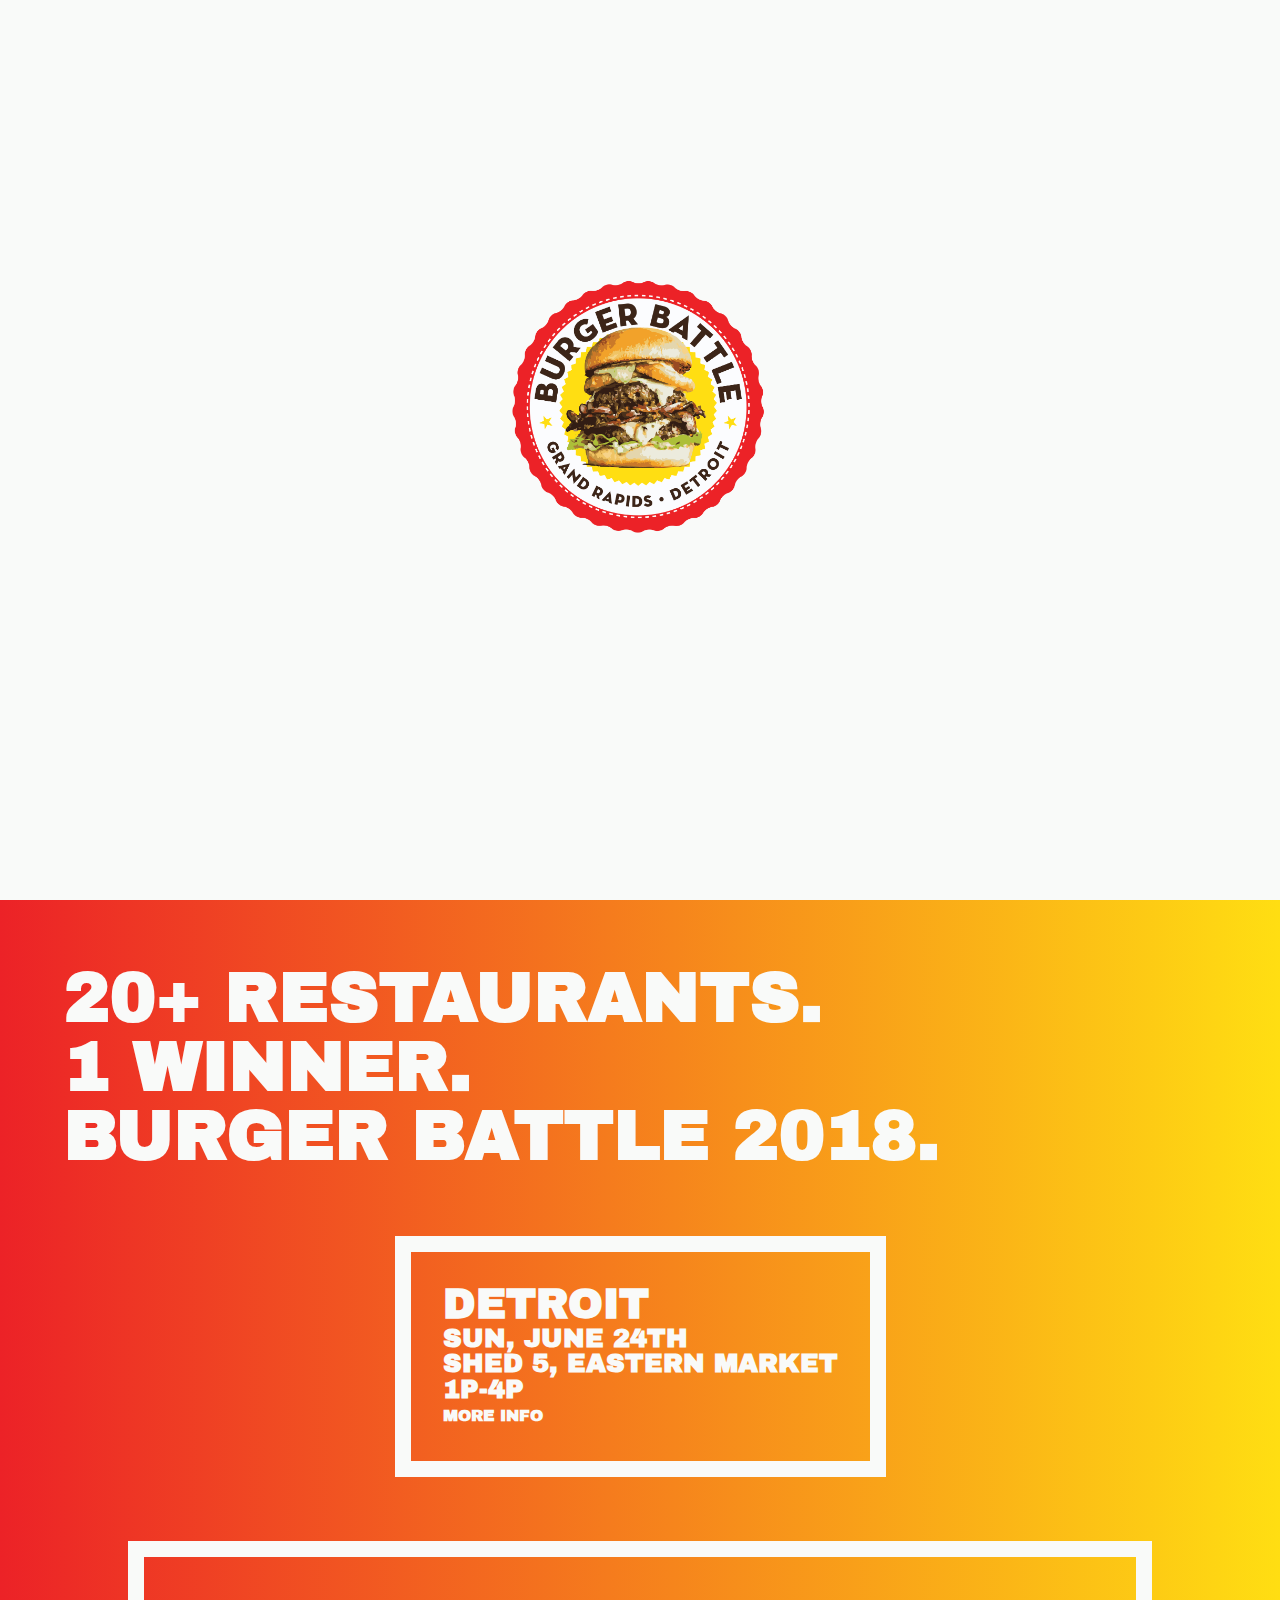
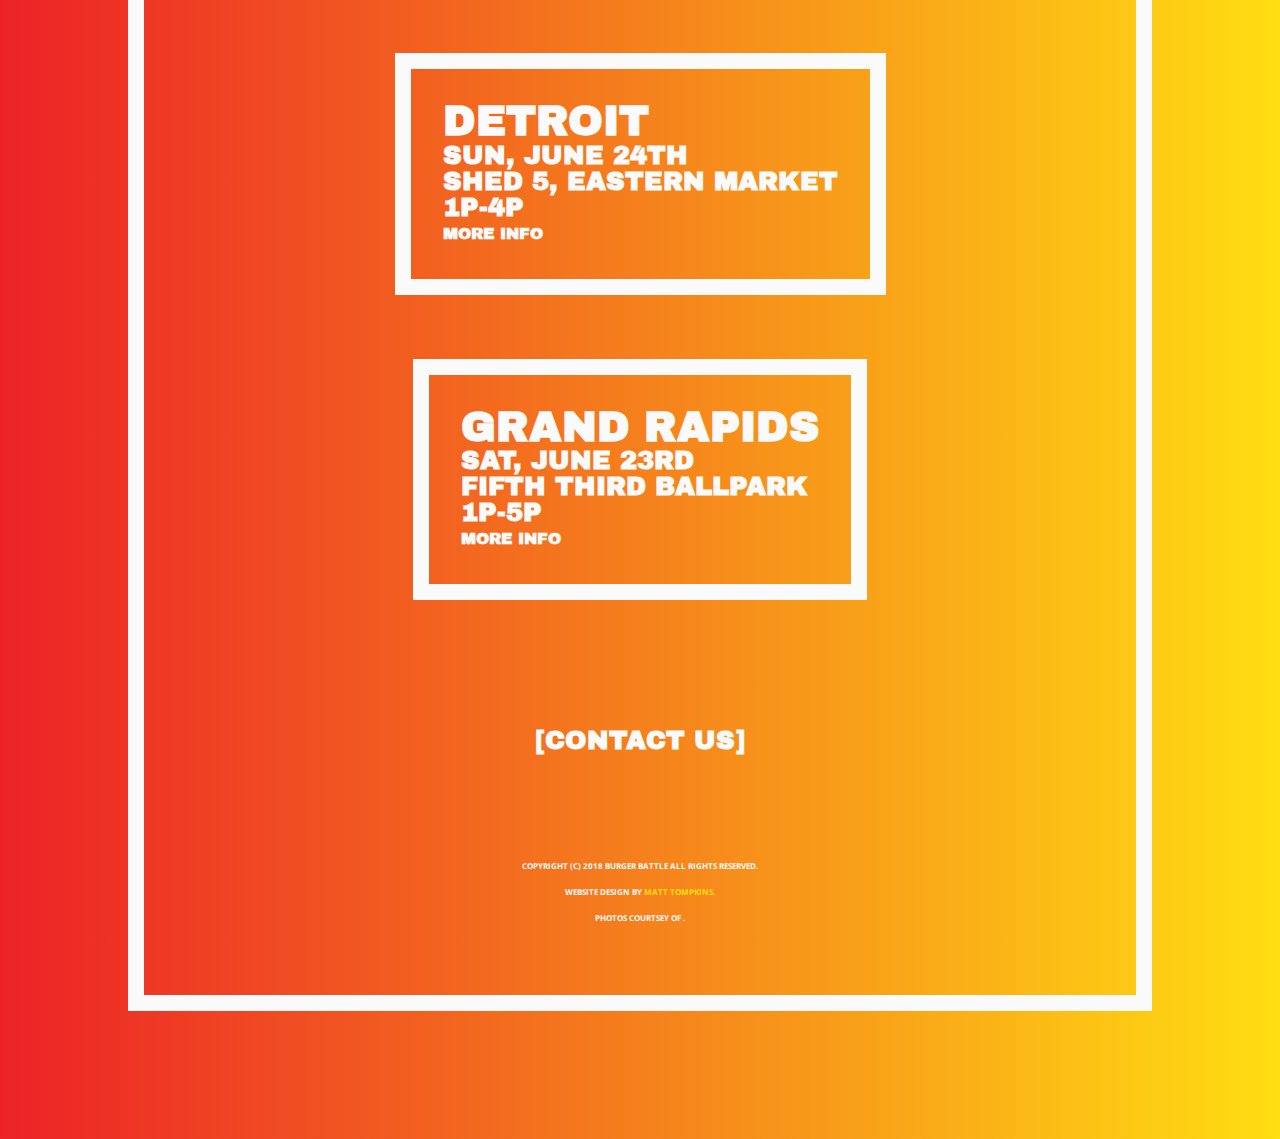
==== index.html @ fcda0bdd "responsive" ====
<!DOCTYPE html>
<html>
<head>
  <title>Burger Battle - Detroit and Grand Rapids</title>
  <meta charset="UTF-8">
  <meta name="description" content="Burger Battle - Detroit and Grand Rapids">
  <meta name="author" content="Matt Tompkins">
  <meta name="viewport" content="width=device-width, initial-scale=1.0">
  <meta property="og:title" content="Burger Battle - Detroit and Grand Rapids">
  <meta property="og:image" content="./img/logo.png">
  <meta property="og:site_name" content="Burger Battle - Detroit and Grand Rapids">
  <meta property="og:description" content="Burger Battle - Detroit and Grand Rapids">
  <meta property="og:url" content="http://www.theburgerbattle.com">
  <link rel="shortcut icon" href="./img/logo.png">
  <link rel="stylesheet" href="./css/style.css">
  <link href="https://fonts.googleapis.com/css?family=Archivo+Black|Open+Sans" rel="stylesheet">
</head>
<body>
  <header class="fullWidth topNav pFix top left z5 transition3 pad2 alignRight" id="nav">
    <div id="hamburger" class="dInBlock pRel"></div>
  </header>
  <div class="pad2 pFix top z5 dNone transition6 flexCenter bgWhite" id="mMenu">
    <h3 id="menuClose" class="fontBody fontBlack pAbs top right marg2">x</h3>
    <ul class="mOptions fontHead fontBlack fontUpper alignCenter font5">
      <li><a class="mOption" href="./detroit.html">Detroit</a></li>
      <li><a class="mOption" href="./gr.html">Grand Rapids</a></li>
      <li><a class="mOption" href="./contact.html">Contact</a></li>
    </ul>
  </div>
  <section class="hero pRel z2 fullWidth bgWhite alignCenter nrc cover dFlex flexCenter"></section>
  <section class="z4 alignCenter fullWidth fullHeight dFlex flexCenter pAbs top left">
    <div>
      <div class="logo contain nrc auto"></div>
      <div class="pad2">
        <ul class="alignCenter">
          <li class="dInBlock"><a href="./detroit.html" class="fontHead fontWhite button">Detroit</a></li>
          <li class="dInBlock"><a href="./gr.html" class="fontHead fontWhite button">Grand Rapids</a></li>
        </ul>
      </div>
    </div>
  </section>
  <section class="fullWidth bgPri pad4 alignLeft" id="info">
    <h1 class="fontHead fontUpper fontWhite bold">20+ Restaurants.</h1>
    <h1 class="fontHead fontUpper fontWhite bold">1 Winner.</h1>
    <h1 class="fontHead fontUpper fontWhite bold">Burger Battle 2018.</h1>
    <div class="fullWidth alignCenter pad2">
      <div class="eventCont marg2 pad2 fontHead fontWhite fontUpper bold pRel dInBlock alignLeft">
        <div class="imgEvent imgDet pAbs top left transition3 op0 nrc cover"></div>
        <h2 class="pRel z1">Detroit</h2>
        <h3 class="pRel z1">Sun, June 24th</h3>
        <h3 class="pRel z1">Shed 5, Eastern Market</h3>
        <h3 class="pRel z1">1p-4p</h3>
        <p class="pRel z1">More Info</p>
        <a href="./detroit.html" class="eventOpt pAbs top left fullWidth"></a>
      </div>
      <div class="eventCont marg2 pad2 fontHead fontWhite fontUpper bold pRel dInBlock alignLeft">
    <div class="fullWidth alignCenter pad2 eventWrapper">
     <div class="eventCont marg2 pad2 fontHead fontWhite fontUpper bold pRel dInBlock alignLeft">
       <div class="imgEvent imgDet pAbs top left transition3 op0 nrc cover"></div>
       <h2 class="pRel z1">Detroit</h2>
       <h3 class="pRel z1">Sun, June 24th</h3>
       <h3 class="pRel z1">Shed 5, Eastern Market</h3>
       <h3 class="pRel z1">1p-4p</h3>
       <p class="pRel z1">More Info</p>
       <a href="./detroit.html" class="eventOpt pAbs top left fullWidth"></a>
     </div>
     <div class="eventCont marg2 pad2 fontHead fontWhite fontUpper bold pRel dInBlock alignLeft">
       <div class="imgEvent imgGR pAbs top left transition3 op0 nrc cover"></div>
       <h2 class="pRel z1">Grand Rapids</h2>
       <h3 class="pRel z1">Sat, June 23rd</h3>
       <h3 class="pRel z1">Fifth Third Ballpark</h3>
       <h3 class="pRel z1">1p-5p</h3>
       <p class="pRel z1">More Info</p>
       <a href="./gr.html" class="eventOpt pAbs top left fullWidth"></a>
     </div>
   </div>
    <div class="pad4 fullWidth alignCenter">
      <a href="./contact.html" class="contactBtn font3 fontHead fontUpper fontWhite bold">[Contact Us]</a>
    </div>
    <footer class="pad2 alignCenter">
      <p class="fontBody font6 fontWhite">Copyright (c) 2018 Burger Battle All Rights Reserved.</p>
      <p class="fontBody font6 fontWhite">Website design by <a class="fontSec" href="http://mtdesign.io">Matt Tompkins.</a></p>
      <p class="fontBody font6 fontWhite">Photos courtsey of .</p>
    </footer>
  </section>
  <script>

  hamburger.addEventListener("click", function() {

    mMenu.style.display = "flex";

    setTimeout( function() {

      mMenu.style.left = "0px";
      menuClose.addEventListener("click", closeMenu);
    },10);
  });

  function closeMenu() {

    mMenu.style.left = "100%";

    setTimeout( function() {

        mMenu.style.display = "none";
      }, 600);
  }
  </script>
</body>
</html>
---- css/style.css ----
/* http://meyerweb.com/eric/tools/css/reset/
   v2.0 | 20110126
   License: none (public domain)
*/
html, body, div, span, applet, object, iframe,
h1, h2, h3, h4, h5, h6, p, blockquote, pre,
a, abbr, acronym, address, big, cite, code,
del, dfn, em, img, ins, kbd, q, s, samp,
small, strike, strong, sub, sup, tt, var,
b, u, i, center,
dl, dt, dd, ol, ul, li,
fieldset, form, label, legend,
table, caption, tbody, tfoot, thead, tr, th, td,
article, aside, canvas, details, embed,
figure, figcaption, footer, header, hgroup,
menu, nav, output, ruby, section, summary,
time, mark, audio, video {
  margin: 0;
  padding: 0;
  border: 0;
  font-size: 100%;
  font: inherit;
  vertical-align: baseline; }

/* HTML5 display-role reset for older browsers */
article, aside, details, figcaption, figure,
footer, header, hgroup, menu, nav, section {
  display: block; }

body {
  line-height: 1; }

ol, ul {
  list-style: none; }

blockquote, q {
  quotes: none; }

blockquote:before, blockquote:after,
q:before, q:after {
  content: '';
  content: none; }

table {
  border-collapse: collapse;
  border-spacing: 0; }

* {
  box-sizing: border-box; }

/*------------------------
----------CONTAINERS------
------------------------*/
.container {
  margin: 0 auto;
  max-width: 576px; }
  @media only screen and (max-width: 992px) {
    .container {
      max-width: 768px; } }
  @media only screen and (max-width: 1200px) {
    .container {
      max-width: 992px; } }
  @media only screen and (min-width: 1201px) {
    .container {
      max-width: 1200px; } }

.containerFluid {
  margin: 0 auto;
  max-width: 100%;
  width: 100%; }

/*------------------------
----------CLEARFIX--------
------------------------*/
.clearfix::before {
  content: "";
  display: table;
  line-height: 0;
  clear: both; }

.clearfix::after {
  content: "";
  display: table;
  line-height: 0;
  clear: both; }

.floatLeft {
  float: left; }

.floatRight {
  float: right; }

.clearLeft {
  clear: left; }

.clearRight {
  clear: right; }

.clearBoth {
  clear: both; }

/*------------------------
----------DISPLAYS--------
------------------------*/
.dBlock {
  display: block; }

.dFlex {
  display: flex; }

.dGrid {
  display: grid; }

.dInBlock {
  display: inline-block; }

.dNone {
  display: none; }

.flexCenter {
  align-items: center;
  justify-content: center; }

/*------------------------
----------POSITION--------
------------------------*/
.pAbs {
  position: absolute; }

.pFix {
  position: fixed; }

.pRel {
  position: relative; }

.bottom {
  bottom: 0; }

.left {
  left: 0; }

.right {
  right: 0; }

.top {
  top: 0; }

.z1 {
  z-index: 0; }

.z2 {
  z-index: 10; }

.z3 {
  z-index: 20; }

.z4 {
  z-index: 30; }

.z5 {
  z-index: 40; }

.z6 {
  z-index: 60; }

.z7 {
  z-index: 70; }

.rotate {
  transform: rotate(90deg); }

.rotateCC {
  transform: rotate(-90deg); }

.rotate45 {
  transform: rotate(45deg); }

/*------------------------
----------SIZING----------
------------------------*/
.fullHeight {
  height: 100vh; }

.fullWidth {
  width: 100%; }

.inLink {
  height: 100%;
  width: 100%; }

.soLink {
  height: 200%;
  left: 50%;
  margin-left: calc(-200%/2);
  margin-top: calc(-200%/2);
  top: 50%;
  width: 200%; }

/*------------------------
--------PAD-MARG----------
------------------------*/
.marg1 {
  margin: 1em; }

.marg2 {
  margin: 2em; }

.marg3 {
  margin: 3em; }

.marg4 {
  margin: 4em; }

.auto {
  margin: 0 auto; }

.pad1 {
  padding: 1em; }

.pad2 {
  padding: 2em; }

.pad3 {
  padding: 3em; }

.pad4 {
  padding: 4em; }

.overHide {
  overflow: hidden; }

.overScroll {
  overflow: scroll; }

/*------------------------
---------BUTTONS----------
------------------------*/
.button {
  border: 5px solid #F9FAF9;
  margin: 1em;
  padding: 1em;
  text-transform: uppercase; }
  .button:hover {
    background: #F9FAF9;
    color: #333331; }
    @media only screen and (max-width: 768px) {
      .button:hover {
        background: transparent;
        color: #F9FAF9; } }

.buttonBlack {
  border: 5px solid #333331;
  margin: 1em;
  padding: 1em;
  text-transform: uppercase; }

/*------------------------
---------IMG/ICON---------
------------------------*/
.contain {
  background-size: contain; }

.cover {
  background-size: cover; }

.nrc {
  background-position: center;
  background-repeat: no-repeat; }

.icon {
  height: 30px;
  transform: rotate(-90deg);
  width: 30px; }

.iconSB {
  margin: 4em 1.5em; }

.fb {
  background-image: url("../img/fb.png"); }

.tw {
  background-image: url("../img/tw.png"); }

.ig {
  background-image: url("../img/ig.png"); }

/*------------------------
-------SITE-ELEMENTS------
------------------------*/
body {
  font-size: 1em;
  height: 100%;
  line-height: 1.618em;
  overflow-x: hidden;
  width: 100%; }

a {
  color: inherit;
  text-decoration: none; }

h1 {
  font-size: 4.326em;
  line-height: 1em; }

h2 {
  font-size: 2.618em;
  line-height: 1em; }

h3 {
  font-size: 1.618em;
  line-height: 1em; }

/*------------------------
-------FONTS--------------
------------------------*/
.font1 {
  font-size: 4.236em; }

.font2 {
  font-size: 2.618em; }

.font3 {
  font-size: 1.618em; }

.font4 {
  font-size: 1em; }

.font5 {
  font-size: .75em; }

.font6 {
  font-size: .5em; }

.fontHead {
  font-family: "Archivo Black", Futura, sans-serif; }

.fontBody {
  font-family: "Open Sans", Verdana, sans-serif; }

.fontWhite {
  color: #F9FAF9; }

.fontBlack {
  color: #333331; }

.fontPri {
  color: #ec2227; }

.fontSec {
  color: #ffde12; }

.fontTer {
  color: #FFAB00; }

.fontUpper {
  text-transform: uppercase; }

.fontLower {
  text-transform: lowercase; }

.bold {
  font-weight: bolder; }

.light {
  font-weight: lighter; }

.alignRight {
  text-align: right; }

.alignLeft {
  text-align: left; }

.alignCenter {
  text-align: center; }

.textBreak {
  margin-bottom: 1.618em; }

/*------------------------
------------BG-----------
------------------------*/
.bgWhite {
  background-color: #F9FAF9; }

.bgBlack {
  background-color: #333331; }

.bgPri {
  background-color: #ec2227; }

.bgSec {
  background-color: #ffde12; }

.bgTer {
  background-color: #FFAB00; }

/*------------------------
---------OPACITY----------
------------------------*/
.op9 {
  opacity: .9; }

.op8 {
  opacity: .8; }

.op7 {
  opacity: .7; }

.op6 {
  opacity: .6; }

.op5 {
  opacity: .5; }

.op4 {
  opacity: .4; }

.op3 {
  opacity: .3; }

.op2 {
  opacity: .2; }

.op1 {
  opacity: .1; }

.op0 {
  opacity: 0; }

/*------------------------
--------ANIMATIONS--------
------------------------*/
.transition3 {
  transition: .3s; }

.transition6 {
  transition: .6s; }

.transition9 {
  transition: .9s; }

html {
  font-size: 1em; }
  @media only screen and (max-width: 768px) {
    html {
      font-size: .8em; } }

/*------------------------
--------NAV MENU----------
------------------------*/
.topNav {
  background-color: transparent;
  position: fixed;
  width: 100%; }
  .topNav a:hover {
    color: #FFAB00; }

.logo {
  background-image: url("../img/logo.png");
  height: 20vw;
  min-height: 200px;
  min-width: 200px;
  width: 20vw; }

@media only screen and (max-width: 768px) {
  .mNav {
    display: block; } }
@media only screen and (max-height: 576px) and (orientation: landscape) {
  .mNav {
    display: block; } }

.mLogo {
  height: 100px;
  min-height: 100px;
  min-width: 100px;
  width: 100px; }

#mMenu {
  flex-direction: column;
  height: 100%;
  left: 100%;
  width: 100%; }

.mOption {
  font-size: 1.618em;
  line-height: 1.618em;
  margin-right: 0; }
  .mOption:hover {
    color: #FFAB00; }

.mSoc {
  min-width: 200px; }
  .mSoc li {
    transform: rotate(0); }

#menuClose {
  cursor: pointer; }

#hamburger {
  cursor: pointer;
  height: 30px;
  width: 30px; }
  #hamburger::before {
    background-color: #F9FAF9;
    content: "";
    display: block;
    height: 2px;
    position: absolute;
    transition: .3s ease-in-out;
    width: 30px;
    transform: scaleX(1.15);
    transform-origin: right;
    top: 10px; }
  #hamburger::after {
    background-color: #F9FAF9;
    content: "";
    display: block;
    height: 2px;
    position: absolute;
    transition: .3s ease-in-out;
    width: 30px;
    bottom: 10px; }
  #hamburger:hover::before {
    transform: scaleX(1); }
  #hamburger:hover::after {
    bottom: 5px; }
  @media only screen and (max-width: 768px) {
    #hamburger {
      display: inline-block; } }

.hamBlack::before, .hamBlack::after {
  background-color: #333331 !important; }

.navOption {
  margin-right: 60px; }

.tix {
  transform: translateY(-10px); }

.socNav {
  align-items: center;
  justify-content: space-around; }

/*------------------------
--------FRONT PAGE--------
------------------------*/
.hero {
  background-attachment: fixed;
  background-image: url("../img/hero.png");
  background-position: bottom center;
  flex-direction: column;
  min-height: 100vh; }
  @media only screen and (max-width: 768px) {
    .hero {
      background-attachment: scroll; } }
  @media only screen and (max-height: 576px) and (orientation: landscape) {
    .hero {
      background-attachment: scroll; } }

#info {
  background-image: linear-gradient(to right, #ec2227 0%, #ffde12 100%); }
  @media only screen and (max-width: 768px) {
    #info h1 {
      font-size: 2.618em; } }

@media only screen and (max-width: 768px) {
  .eventWrapper {
    padding: 0; } }

.eventCont {
  border: 1em solid #F9FAF9; }
  .eventCont:hover {
    border: 1em solid #333331; }
    .eventCont:hover h1, .eventCont:hover h2, .eventCont:hover h3, .eventCont:hover p {
      color: #333331; }
    .eventCont:hover .imgEvent {
      opacity: 1; }
  @media only screen and (max-width: 768px) {
    .eventCont {
      border: 1em solid #333331;
      margin: 1em 0; }
      .eventCont:last-child {
        margin-bottom: 0; }
      .eventCont h1, .eventCont h2, .eventCont h3, .eventCont p {
        color: #333331; }
      .eventCont .imgEvent {
        opacity: 1; } }

.imgEvent {
  height: 100%;
  width: 100%; }

.imgDet {
  background-image: url("../img/overhead.jpg"); }

.imgGR {
  background-image: url("../img/overhead2.jpg");
  background-position: top center; }

.eventOpt {
  height: 100%;
  width: 100%;
  z-index: 1; }

.contactBtn:hover {
  color: #FFAB00; }

/*------------------------
--------TEXT CONTENT-------
------------------------*/
.contTxt {
  max-width: 500px;
  padding-top: 100px; }

.headline::after {
  background: url("../img/burger.png") no-repeat center;
  background-size: contain;
  content: "";
  display: block;
  height: 80px;
  margin: auto;
  margin-top: 40px;
  position: relative;
  width: 80px; }

.imgDiv {
  background-attachment: fixed;
  height: 400px;
  width: 100vw; }
  @media only screen and (max-width: 768px) {
    .imgDiv {
      background-attachment: scroll; } }

/*------------------------
--------SPONSORS----------
------------------------*/
.sponsorDiv {
  flex-wrap: wrap; }

.sponsor {
  height: 10vw;
  max-height: 200px;
  max-width: 200px;
  width: 10vw; }
  @media only screen and (max-width: 768px) {
    .sponsor {
      height: 15vw;
      width: 15vw; } }

#faygo {
  background-image: url("../img/faygo.png"); }

@media only screen and (max-width: 768px) {
  #volunteer {
    padding: 0; } }

/*------------------------
--------EVENTPAGE---------
------------------------*/
.eventHero {
  background-attachment: fixed;
  background-image: url("../img/eventHero.png");
  background-position: right center;
  min-height: 100vh; }
  @media only screen and (max-width: 768px) {
    .eventHero {
      background-position: left center; } }

.eventHeroGR {
  background-attachment: fixed;
  background-image: url("../img/eventHeroGR.png");
  background-position: right center;
  min-height: 100vh; }
  @media only screen and (max-width: 768px) {
    .eventHeroGR {
      background-position: left center; } }

#heroFade {
  background-image: linear-gradient(to right, rgba(10, 10, 10, 0.8) 0%, transparent 40%);
  height: 100%; }
  @media only screen and (max-width: 768px) {
    #heroFade {
      background-image: linear-gradient(to right, rgba(10, 10, 10, 0.8) 0%, transparent 90%); } }

#evTitle {
  background-color: rgba(10, 10, 10, 0); }
  @media only screen and (max-width: 768px) {
    #evTitle {
      display: none; } }

.evInfo {
  min-height: 100vh; }

.sideNav {
  flex-direction: column; }
  @media only screen and (max-width: 768px) {
    .sideNav {
      position: absolute;
      width: 100%; } }

.evOpt {
  margin-bottom: 1.618em; }
  .evOpt:hover a {
    color: #FFAB00; }
  .evOpt:last-child {
    margin-bottom: 0; }
  @media only screen and (max-width: 768px) {
    .evOpt {
      margin-bottom: 1em;
      text-align: center; }
      .evOpt:first-child {
        background-color: rgba(10, 10, 10, 0.8);
        display: block; } }

@media only screen and (max-width: 768px) {
  .evLocat {
    padding: 0; } }

#map {
  height: 400px;
  max-width: 100%;
  width: 400px; }

.buy:hover {
  color: #F9FAF9; }

.tix {
  background-image: url("../img/tix.png");
  height: 40px;
  width: 40px; }

/*------------------------
--------CONTACT----------
------------------------*/
.bgLogo {
  background-image: url("../img/logo.png");
  height: 100vh;
  width: 100vw; }
  @media only screen and (max-width: 768px) {
    .bgLogo {
      display: none; } }

.contactWrapper {
  background-image: linear-gradient(to right, #ec2227 0%, #ffde12 100%); }
  @media only screen and (max-width: 768px) {
    .contactWrapper .sideNav {
      display: none; } }

.contact {
  min-height: 100vh; }

.formDiv {
  background-color: transparent;
  min-width: 500px;
  max-width: 500px; }
  @media only screen and (max-width: 768px) {
    .formDiv {
      min-width: 100%;
      width: 100%; }
      .formDiv h2 {
        color: #F9FAF9;
        font-size: 2em; } }

label {
  padding-left: 8px; }
  @media only screen and (max-width: 768px) {
    label {
      font-size: .8em; } }

.volInput {
  background-color: rgba(253, 253, 253, 0.4);
  border: none;
  color: #F9FAF9;
  display: block;
  font-family: "Open Sans", Verdana, sans-serif;
  line-height: 2.618em;
  padding-left: 8px;
  outline: none;
  width: 100%; }
  .volInput:focus {
    color: #F9FAF9; }

.volArea {
  overflow: scroll;
  resize: none; }

input[type="radio"] {
  border: 4px solid #F9FAF9;
  height: 20px;
  margin: 0;
  position: relative;
  top: 4px;
  -webkit-appearance: none;
  width: 20px; }
  input[type="radio"]:checked {
    background-color: #F9FAF9; }
  input[type="radio"]:focus {
    box-shadow: none;
    outline: none; }

input[type="submit"] {
  appearance: none;
  background-color: transparent;
  border: 5px solid #F9FAF9;
  cursor: pointer;
  font-size: 1em;
  margin-left: 0;
  -moz-appearance: none;
  outline: none;
  -webkit-appearance: none; }
  input[type="submit"]:hover {
    color: #ec2227; }
    @media only screen and (max-width: 768px) {
      input[type="submit"]:hover {
        color: #F9FAF9; } }

/*# sourceMappingURL=style.css.map */
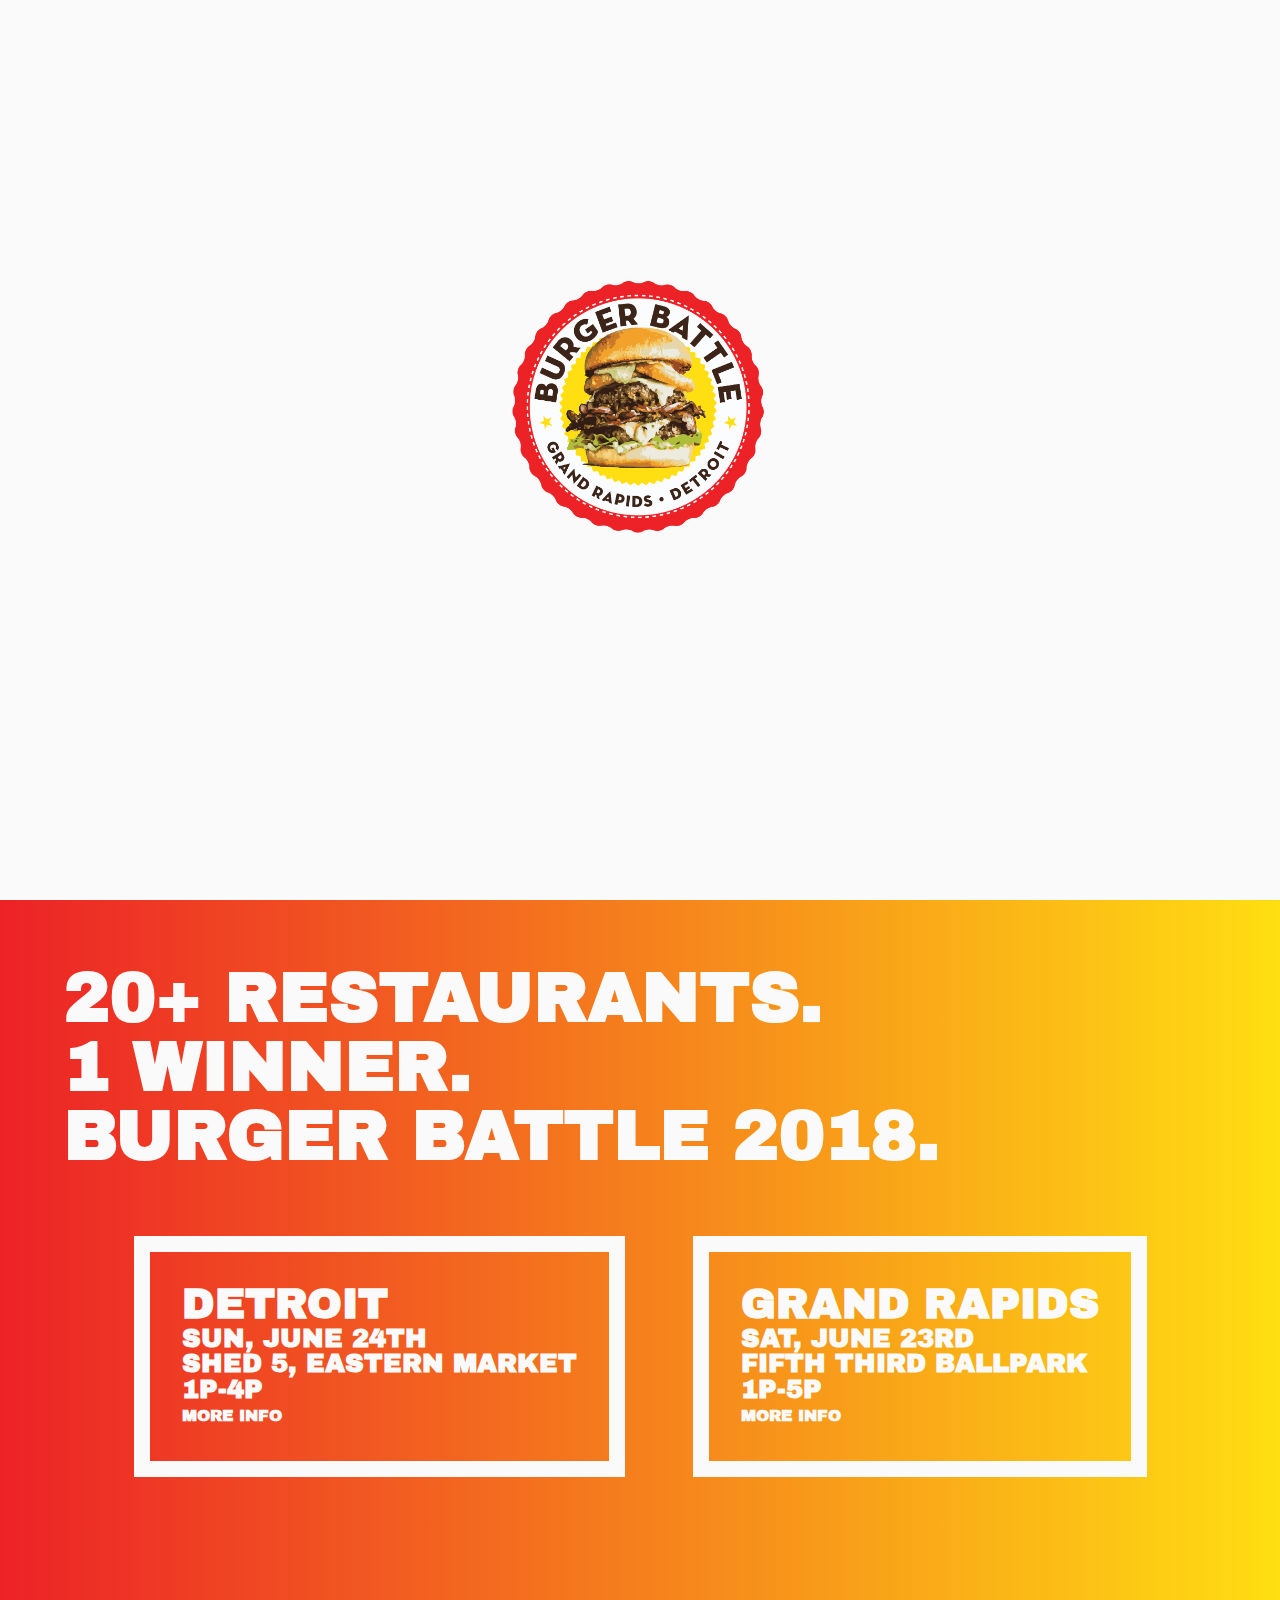
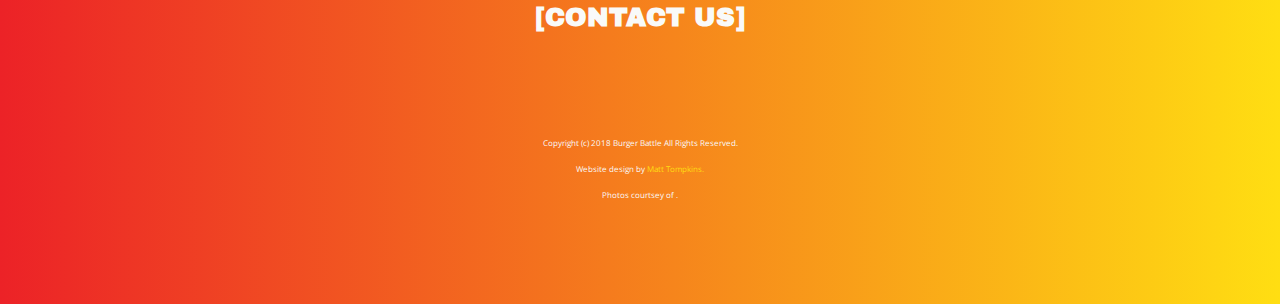
==== commit b6f593b6: "responsive" ====
--- a/index.html
+++ b/index.html
@@ -17,7 +17,7 @@
 </head>
 <body>
   <header class="fullWidth topNav pFix top left z5 transition3 pad2 alignRight" id="nav">
-    <div id="hamburger" class="dInBlock pRel"></div>
+    <div id="hamburger" class="dNone pRel"></div>
   </header>
   <div class="pad2 pFix top z5 dNone transition6 flexCenter bgWhite" id="mMenu">
     <h3 id="menuClose" class="fontBody fontBlack pAbs top right marg2">x</h3>
@@ -43,17 +43,6 @@
     <h1 class="fontHead fontUpper fontWhite bold">20+ Restaurants.</h1>
     <h1 class="fontHead fontUpper fontWhite bold">1 Winner.</h1>
     <h1 class="fontHead fontUpper fontWhite bold">Burger Battle 2018.</h1>
-    <div class="fullWidth alignCenter pad2">
-      <div class="eventCont marg2 pad2 fontHead fontWhite fontUpper bold pRel dInBlock alignLeft">
-        <div class="imgEvent imgDet pAbs top left transition3 op0 nrc cover"></div>
-        <h2 class="pRel z1">Detroit</h2>
-        <h3 class="pRel z1">Sun, June 24th</h3>
-        <h3 class="pRel z1">Shed 5, Eastern Market</h3>
-        <h3 class="pRel z1">1p-4p</h3>
-        <p class="pRel z1">More Info</p>
-        <a href="./detroit.html" class="eventOpt pAbs top left fullWidth"></a>
-      </div>
-      <div class="eventCont marg2 pad2 fontHead fontWhite fontUpper bold pRel dInBlock alignLeft">
     <div class="fullWidth alignCenter pad2 eventWrapper">
      <div class="eventCont marg2 pad2 fontHead fontWhite fontUpper bold pRel dInBlock alignLeft">
        <div class="imgEvent imgDet pAbs top left transition3 op0 nrc cover"></div>
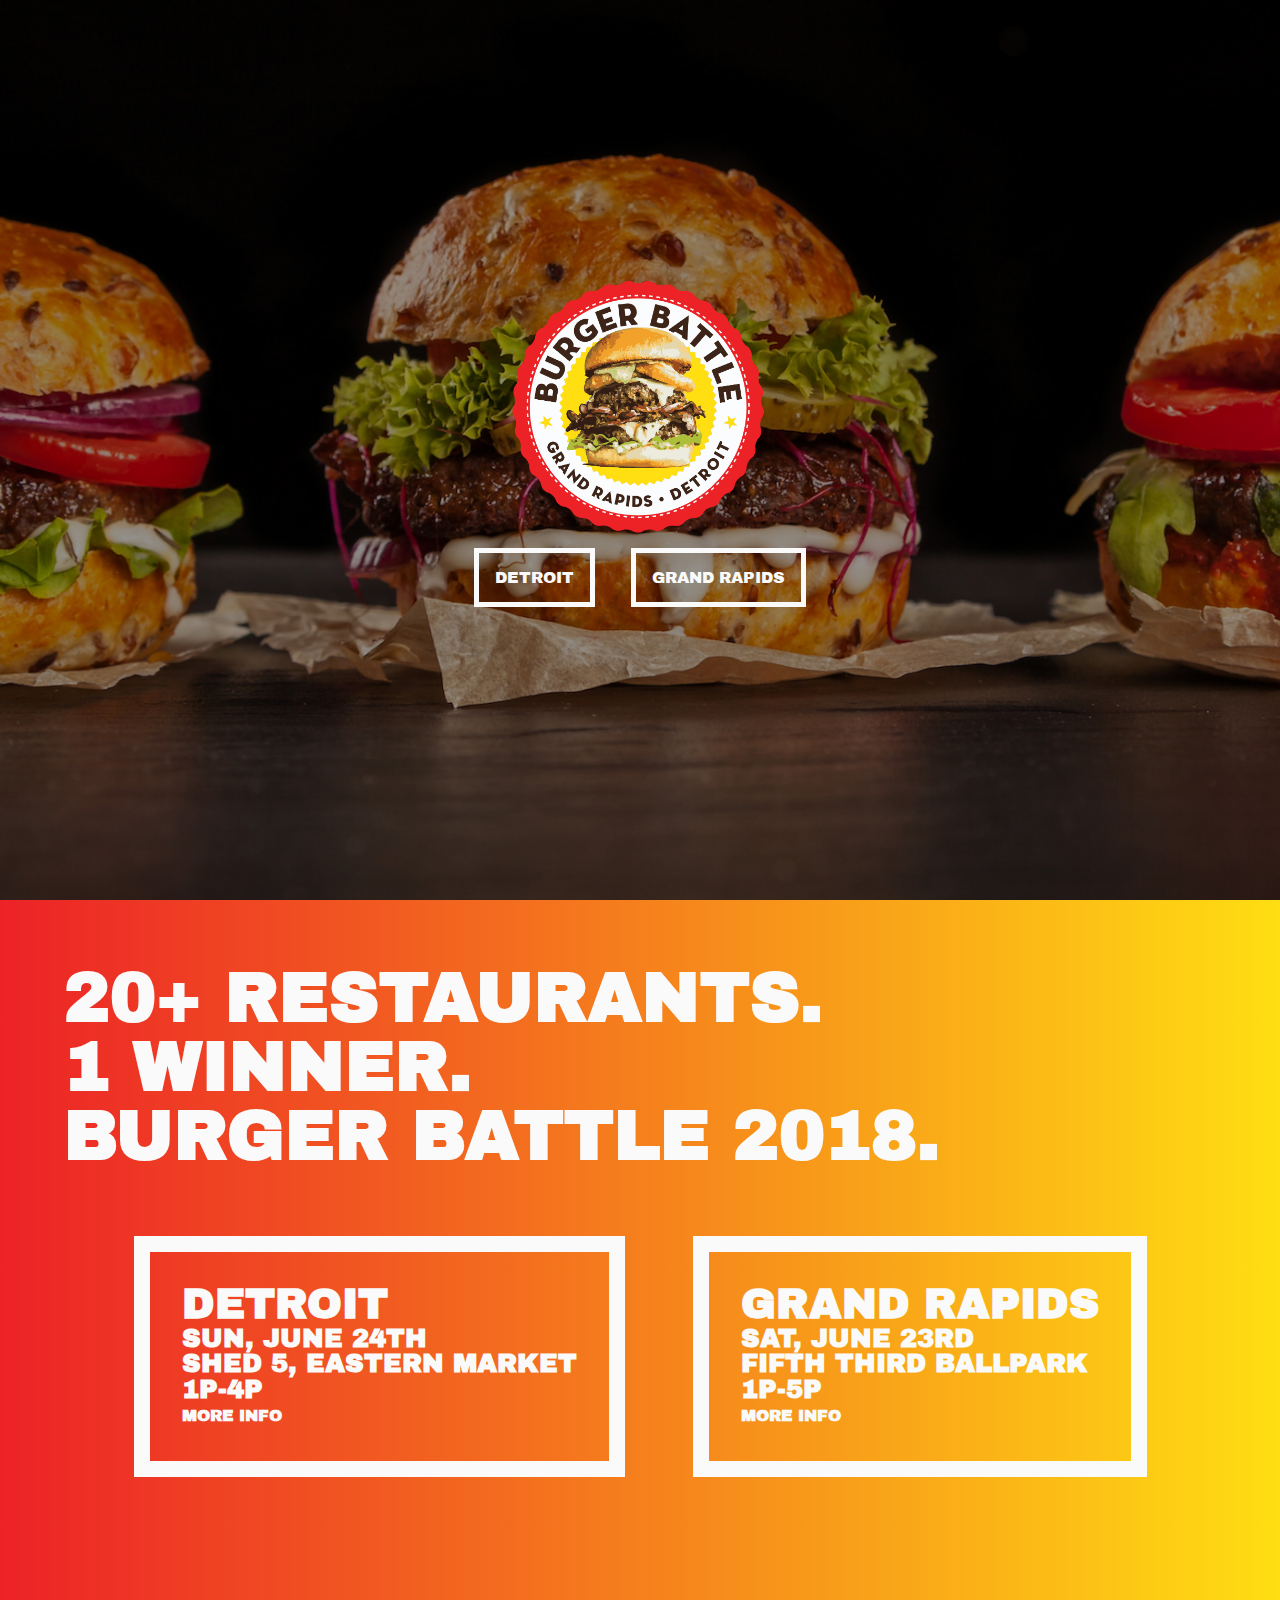
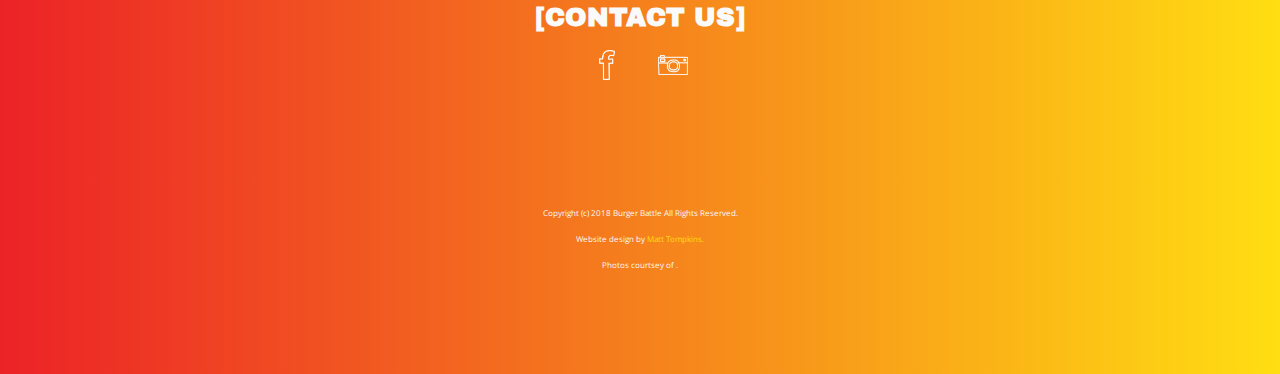
==== commit 138aa890: "added social icons" ====
--- a/index.html
+++ b/index.html
@@ -65,6 +65,10 @@
    </div>
     <div class="pad4 fullWidth alignCenter">
       <a href="./contact.html" class="contactBtn font3 fontHead fontUpper fontWhite bold">[Contact Us]</a>
+      <ul class="socNav">
+        <li class="icon fb nrc contain dInBlock marg1"><a href="#" class="inLink dBlock"></a></li>
+        <li class="icon ig nrc contain dInBlock marg1"><a href="#" class="inLink dBlock"></a></li>
+      </ul>
     </div>
     <footer class="pad2 alignCenter">
       <p class="fontBody font6 fontWhite">Copyright (c) 2018 Burger Battle All Rights Reserved.</p>
--- a/css/style.css
+++ b/css/style.css
@@ -1,817 +1 @@
-/* http://meyerweb.com/eric/tools/css/reset/
-   v2.0 | 20110126
-   License: none (public domain)
-*/
-html, body, div, span, applet, object, iframe,
-h1, h2, h3, h4, h5, h6, p, blockquote, pre,
-a, abbr, acronym, address, big, cite, code,
-del, dfn, em, img, ins, kbd, q, s, samp,
-small, strike, strong, sub, sup, tt, var,
-b, u, i, center,
-dl, dt, dd, ol, ul, li,
-fieldset, form, label, legend,
-table, caption, tbody, tfoot, thead, tr, th, td,
-article, aside, canvas, details, embed,
-figure, figcaption, footer, header, hgroup,
-menu, nav, output, ruby, section, summary,
-time, mark, audio, video {
-  margin: 0;
-  padding: 0;
-  border: 0;
-  font-size: 100%;
-  font: inherit;
-  vertical-align: baseline; }
-
-/* HTML5 display-role reset for older browsers */
-article, aside, details, figcaption, figure,
-footer, header, hgroup, menu, nav, section {
-  display: block; }
-
-body {
-  line-height: 1; }
-
-ol, ul {
-  list-style: none; }
-
-blockquote, q {
-  quotes: none; }
-
-blockquote:before, blockquote:after,
-q:before, q:after {
-  content: '';
-  content: none; }
-
-table {
-  border-collapse: collapse;
-  border-spacing: 0; }
-
-* {
-  box-sizing: border-box; }
-
-/*------------------------
-----------CONTAINERS------
-------------------------*/
-.container {
-  margin: 0 auto;
-  max-width: 576px; }
-  @media only screen and (max-width: 992px) {
-    .container {
-      max-width: 768px; } }
-  @media only screen and (max-width: 1200px) {
-    .container {
-      max-width: 992px; } }
-  @media only screen and (min-width: 1201px) {
-    .container {
-      max-width: 1200px; } }
-
-.containerFluid {
-  margin: 0 auto;
-  max-width: 100%;
-  width: 100%; }
-
-/*------------------------
-----------CLEARFIX--------
-------------------------*/
-.clearfix::before {
-  content: "";
-  display: table;
-  line-height: 0;
-  clear: both; }
-
-.clearfix::after {
-  content: "";
-  display: table;
-  line-height: 0;
-  clear: both; }
-
-.floatLeft {
-  float: left; }
-
-.floatRight {
-  float: right; }
-
-.clearLeft {
-  clear: left; }
-
-.clearRight {
-  clear: right; }
-
-.clearBoth {
-  clear: both; }
-
-/*------------------------
-----------DISPLAYS--------
-------------------------*/
-.dBlock {
-  display: block; }
-
-.dFlex {
-  display: flex; }
-
-.dGrid {
-  display: grid; }
-
-.dInBlock {
-  display: inline-block; }
-
-.dNone {
-  display: none; }
-
-.flexCenter {
-  align-items: center;
-  justify-content: center; }
-
-/*------------------------
-----------POSITION--------
-------------------------*/
-.pAbs {
-  position: absolute; }
-
-.pFix {
-  position: fixed; }
-
-.pRel {
-  position: relative; }
-
-.bottom {
-  bottom: 0; }
-
-.left {
-  left: 0; }
-
-.right {
-  right: 0; }
-
-.top {
-  top: 0; }
-
-.z1 {
-  z-index: 0; }
-
-.z2 {
-  z-index: 10; }
-
-.z3 {
-  z-index: 20; }
-
-.z4 {
-  z-index: 30; }
-
-.z5 {
-  z-index: 40; }
-
-.z6 {
-  z-index: 60; }
-
-.z7 {
-  z-index: 70; }
-
-.rotate {
-  transform: rotate(90deg); }
-
-.rotateCC {
-  transform: rotate(-90deg); }
-
-.rotate45 {
-  transform: rotate(45deg); }
-
-/*------------------------
-----------SIZING----------
-------------------------*/
-.fullHeight {
-  height: 100vh; }
-
-.fullWidth {
-  width: 100%; }
-
-.inLink {
-  height: 100%;
-  width: 100%; }
-
-.soLink {
-  height: 200%;
-  left: 50%;
-  margin-left: calc(-200%/2);
-  margin-top: calc(-200%/2);
-  top: 50%;
-  width: 200%; }
-
-/*------------------------
---------PAD-MARG----------
-------------------------*/
-.marg1 {
-  margin: 1em; }
-
-.marg2 {
-  margin: 2em; }
-
-.marg3 {
-  margin: 3em; }
-
-.marg4 {
-  margin: 4em; }
-
-.auto {
-  margin: 0 auto; }
-
-.pad1 {
-  padding: 1em; }
-
-.pad2 {
-  padding: 2em; }
-
-.pad3 {
-  padding: 3em; }
-
-.pad4 {
-  padding: 4em; }
-
-.overHide {
-  overflow: hidden; }
-
-.overScroll {
-  overflow: scroll; }
-
-/*------------------------
----------BUTTONS----------
-------------------------*/
-.button {
-  border: 5px solid #F9FAF9;
-  margin: 1em;
-  padding: 1em;
-  text-transform: uppercase; }
-  .button:hover {
-    background: #F9FAF9;
-    color: #333331; }
-    @media only screen and (max-width: 768px) {
-      .button:hover {
-        background: transparent;
-        color: #F9FAF9; } }
-
-.buttonBlack {
-  border: 5px solid #333331;
-  margin: 1em;
-  padding: 1em;
-  text-transform: uppercase; }
-
-/*------------------------
----------IMG/ICON---------
-------------------------*/
-.contain {
-  background-size: contain; }
-
-.cover {
-  background-size: cover; }
-
-.nrc {
-  background-position: center;
-  background-repeat: no-repeat; }
-
-.icon {
-  height: 30px;
-  transform: rotate(-90deg);
-  width: 30px; }
-
-.iconSB {
-  margin: 4em 1.5em; }
-
-.fb {
-  background-image: url("../img/fb.png"); }
-
-.tw {
-  background-image: url("../img/tw.png"); }
-
-.ig {
-  background-image: url("../img/ig.png"); }
-
-/*------------------------
--------SITE-ELEMENTS------
-------------------------*/
-body {
-  font-size: 1em;
-  height: 100%;
-  line-height: 1.618em;
-  overflow-x: hidden;
-  width: 100%; }
-
-a {
-  color: inherit;
-  text-decoration: none; }
-
-h1 {
-  font-size: 4.326em;
-  line-height: 1em; }
-
-h2 {
-  font-size: 2.618em;
-  line-height: 1em; }
-
-h3 {
-  font-size: 1.618em;
-  line-height: 1em; }
-
-/*------------------------
--------FONTS--------------
-------------------------*/
-.font1 {
-  font-size: 4.236em; }
-
-.font2 {
-  font-size: 2.618em; }
-
-.font3 {
-  font-size: 1.618em; }
-
-.font4 {
-  font-size: 1em; }
-
-.font5 {
-  font-size: .75em; }
-
-.font6 {
-  font-size: .5em; }
-
-.fontHead {
-  font-family: "Archivo Black", Futura, sans-serif; }
-
-.fontBody {
-  font-family: "Open Sans", Verdana, sans-serif; }
-
-.fontWhite {
-  color: #F9FAF9; }
-
-.fontBlack {
-  color: #333331; }
-
-.fontPri {
-  color: #ec2227; }
-
-.fontSec {
-  color: #ffde12; }
-
-.fontTer {
-  color: #FFAB00; }
-
-.fontUpper {
-  text-transform: uppercase; }
-
-.fontLower {
-  text-transform: lowercase; }
-
-.bold {
-  font-weight: bolder; }
-
-.light {
-  font-weight: lighter; }
-
-.alignRight {
-  text-align: right; }
-
-.alignLeft {
-  text-align: left; }
-
-.alignCenter {
-  text-align: center; }
-
-.textBreak {
-  margin-bottom: 1.618em; }
-
-/*------------------------
-------------BG-----------
-------------------------*/
-.bgWhite {
-  background-color: #F9FAF9; }
-
-.bgBlack {
-  background-color: #333331; }
-
-.bgPri {
-  background-color: #ec2227; }
-
-.bgSec {
-  background-color: #ffde12; }
-
-.bgTer {
-  background-color: #FFAB00; }
-
-/*------------------------
----------OPACITY----------
-------------------------*/
-.op9 {
-  opacity: .9; }
-
-.op8 {
-  opacity: .8; }
-
-.op7 {
-  opacity: .7; }
-
-.op6 {
-  opacity: .6; }
-
-.op5 {
-  opacity: .5; }
-
-.op4 {
-  opacity: .4; }
-
-.op3 {
-  opacity: .3; }
-
-.op2 {
-  opacity: .2; }
-
-.op1 {
-  opacity: .1; }
-
-.op0 {
-  opacity: 0; }
-
-/*------------------------
---------ANIMATIONS--------
-------------------------*/
-.transition3 {
-  transition: .3s; }
-
-.transition6 {
-  transition: .6s; }
-
-.transition9 {
-  transition: .9s; }
-
-html {
-  font-size: 1em; }
-  @media only screen and (max-width: 768px) {
-    html {
-      font-size: .8em; } }
-
-/*------------------------
---------NAV MENU----------
-------------------------*/
-.topNav {
-  background-color: transparent;
-  position: fixed;
-  width: 100%; }
-  .topNav a:hover {
-    color: #FFAB00; }
-
-.logo {
-  background-image: url("../img/logo.png");
-  height: 20vw;
-  min-height: 200px;
-  min-width: 200px;
-  width: 20vw; }
-
-@media only screen and (max-width: 768px) {
-  .mNav {
-    display: block; } }
-@media only screen and (max-height: 576px) and (orientation: landscape) {
-  .mNav {
-    display: block; } }
-
-.mLogo {
-  height: 100px;
-  min-height: 100px;
-  min-width: 100px;
-  width: 100px; }
-
-#mMenu {
-  flex-direction: column;
-  height: 100%;
-  left: 100%;
-  width: 100%; }
-
-.mOption {
-  font-size: 1.618em;
-  line-height: 1.618em;
-  margin-right: 0; }
-  .mOption:hover {
-    color: #FFAB00; }
-
-.mSoc {
-  min-width: 200px; }
-  .mSoc li {
-    transform: rotate(0); }
-
-#menuClose {
-  cursor: pointer; }
-
-#hamburger {
-  cursor: pointer;
-  height: 30px;
-  width: 30px; }
-  #hamburger::before {
-    background-color: #F9FAF9;
-    content: "";
-    display: block;
-    height: 2px;
-    position: absolute;
-    transition: .3s ease-in-out;
-    width: 30px;
-    transform: scaleX(1.15);
-    transform-origin: right;
-    top: 10px; }
-  #hamburger::after {
-    background-color: #F9FAF9;
-    content: "";
-    display: block;
-    height: 2px;
-    position: absolute;
-    transition: .3s ease-in-out;
-    width: 30px;
-    bottom: 10px; }
-  #hamburger:hover::before {
-    transform: scaleX(1); }
-  #hamburger:hover::after {
-    bottom: 5px; }
-  @media only screen and (max-width: 768px) {
-    #hamburger {
-      display: inline-block; } }
-
-.hamBlack::before, .hamBlack::after {
-  background-color: #333331 !important; }
-
-.navOption {
-  margin-right: 60px; }
-
-.tix {
-  transform: translateY(-10px); }
-
-.socNav {
-  align-items: center;
-  justify-content: space-around; }
-
-/*------------------------
---------FRONT PAGE--------
-------------------------*/
-.hero {
-  background-attachment: fixed;
-  background-image: url("../img/hero.png");
-  background-position: bottom center;
-  flex-direction: column;
-  min-height: 100vh; }
-  @media only screen and (max-width: 768px) {
-    .hero {
-      background-attachment: scroll; } }
-  @media only screen and (max-height: 576px) and (orientation: landscape) {
-    .hero {
-      background-attachment: scroll; } }
-
-#info {
-  background-image: linear-gradient(to right, #ec2227 0%, #ffde12 100%); }
-  @media only screen and (max-width: 768px) {
-    #info h1 {
-      font-size: 2.618em; } }
-
-@media only screen and (max-width: 768px) {
-  .eventWrapper {
-    padding: 0; } }
-
-.eventCont {
-  border: 1em solid #F9FAF9; }
-  .eventCont:hover {
-    border: 1em solid #333331; }
-    .eventCont:hover h1, .eventCont:hover h2, .eventCont:hover h3, .eventCont:hover p {
-      color: #333331; }
-    .eventCont:hover .imgEvent {
-      opacity: 1; }
-  @media only screen and (max-width: 768px) {
-    .eventCont {
-      border: 1em solid #333331;
-      margin: 1em 0; }
-      .eventCont:last-child {
-        margin-bottom: 0; }
-      .eventCont h1, .eventCont h2, .eventCont h3, .eventCont p {
-        color: #333331; }
-      .eventCont .imgEvent {
-        opacity: 1; } }
-
-.imgEvent {
-  height: 100%;
-  width: 100%; }
-
-.imgDet {
-  background-image: url("../img/overhead.jpg"); }
-
-.imgGR {
-  background-image: url("../img/overhead2.jpg");
-  background-position: top center; }
-
-.eventOpt {
-  height: 100%;
-  width: 100%;
-  z-index: 1; }
-
-.contactBtn:hover {
-  color: #FFAB00; }
-
-/*------------------------
---------TEXT CONTENT-------
-------------------------*/
-.contTxt {
-  max-width: 500px;
-  padding-top: 100px; }
-
-.headline::after {
-  background: url("../img/burger.png") no-repeat center;
-  background-size: contain;
-  content: "";
-  display: block;
-  height: 80px;
-  margin: auto;
-  margin-top: 40px;
-  position: relative;
-  width: 80px; }
-
-.imgDiv {
-  background-attachment: fixed;
-  height: 400px;
-  width: 100vw; }
-  @media only screen and (max-width: 768px) {
-    .imgDiv {
-      background-attachment: scroll; } }
-
-/*------------------------
---------SPONSORS----------
-------------------------*/
-.sponsorDiv {
-  flex-wrap: wrap; }
-
-.sponsor {
-  height: 10vw;
-  max-height: 200px;
-  max-width: 200px;
-  width: 10vw; }
-  @media only screen and (max-width: 768px) {
-    .sponsor {
-      height: 15vw;
-      width: 15vw; } }
-
-#faygo {
-  background-image: url("../img/faygo.png"); }
-
-@media only screen and (max-width: 768px) {
-  #volunteer {
-    padding: 0; } }
-
-/*------------------------
---------EVENTPAGE---------
-------------------------*/
-.eventHero {
-  background-attachment: fixed;
-  background-image: url("../img/eventHero.png");
-  background-position: right center;
-  min-height: 100vh; }
-  @media only screen and (max-width: 768px) {
-    .eventHero {
-      background-position: left center; } }
-
-.eventHeroGR {
-  background-attachment: fixed;
-  background-image: url("../img/eventHeroGR.png");
-  background-position: right center;
-  min-height: 100vh; }
-  @media only screen and (max-width: 768px) {
-    .eventHeroGR {
-      background-position: left center; } }
-
-#heroFade {
-  background-image: linear-gradient(to right, rgba(10, 10, 10, 0.8) 0%, transparent 40%);
-  height: 100%; }
-  @media only screen and (max-width: 768px) {
-    #heroFade {
-      background-image: linear-gradient(to right, rgba(10, 10, 10, 0.8) 0%, transparent 90%); } }
-
-#evTitle {
-  background-color: rgba(10, 10, 10, 0); }
-  @media only screen and (max-width: 768px) {
-    #evTitle {
-      display: none; } }
-
-.evInfo {
-  min-height: 100vh; }
-
-.sideNav {
-  flex-direction: column; }
-  @media only screen and (max-width: 768px) {
-    .sideNav {
-      position: absolute;
-      width: 100%; } }
-
-.evOpt {
-  margin-bottom: 1.618em; }
-  .evOpt:hover a {
-    color: #FFAB00; }
-  .evOpt:last-child {
-    margin-bottom: 0; }
-  @media only screen and (max-width: 768px) {
-    .evOpt {
-      margin-bottom: 1em;
-      text-align: center; }
-      .evOpt:first-child {
-        background-color: rgba(10, 10, 10, 0.8);
-        display: block; } }
-
-@media only screen and (max-width: 768px) {
-  .evLocat {
-    padding: 0; } }
-
-#map {
-  height: 400px;
-  max-width: 100%;
-  width: 400px; }
-
-.buy:hover {
-  color: #F9FAF9; }
-
-.tix {
-  background-image: url("../img/tix.png");
-  height: 40px;
-  width: 40px; }
-
-/*------------------------
---------CONTACT----------
-------------------------*/
-.bgLogo {
-  background-image: url("../img/logo.png");
-  height: 100vh;
-  width: 100vw; }
-  @media only screen and (max-width: 768px) {
-    .bgLogo {
-      display: none; } }
-
-.contactWrapper {
-  background-image: linear-gradient(to right, #ec2227 0%, #ffde12 100%); }
-  @media only screen and (max-width: 768px) {
-    .contactWrapper .sideNav {
-      display: none; } }
-
-.contact {
-  min-height: 100vh; }
-
-.formDiv {
-  background-color: transparent;
-  min-width: 500px;
-  max-width: 500px; }
-  @media only screen and (max-width: 768px) {
-    .formDiv {
-      min-width: 100%;
-      width: 100%; }
-      .formDiv h2 {
-        color: #F9FAF9;
-        font-size: 2em; } }
-
-label {
-  padding-left: 8px; }
-  @media only screen and (max-width: 768px) {
-    label {
-      font-size: .8em; } }
-
-.volInput {
-  background-color: rgba(253, 253, 253, 0.4);
-  border: none;
-  color: #F9FAF9;
-  display: block;
-  font-family: "Open Sans", Verdana, sans-serif;
-  line-height: 2.618em;
-  padding-left: 8px;
-  outline: none;
-  width: 100%; }
-  .volInput:focus {
-    color: #F9FAF9; }
-
-.volArea {
-  overflow: scroll;
-  resize: none; }
-
-input[type="radio"] {
-  border: 4px solid #F9FAF9;
-  height: 20px;
-  margin: 0;
-  position: relative;
-  top: 4px;
-  -webkit-appearance: none;
-  width: 20px; }
-  input[type="radio"]:checked {
-    background-color: #F9FAF9; }
-  input[type="radio"]:focus {
-    box-shadow: none;
-    outline: none; }
-
-input[type="submit"] {
-  appearance: none;
-  background-color: transparent;
-  border: 5px solid #F9FAF9;
-  cursor: pointer;
-  font-size: 1em;
-  margin-left: 0;
-  -moz-appearance: none;
-  outline: none;
-  -webkit-appearance: none; }
-  input[type="submit"]:hover {
-    color: #ec2227; }
-    @media only screen and (max-width: 768px) {
-      input[type="submit"]:hover {
-        color: #F9FAF9; } }
-
-/*# sourceMappingURL=style.css.map */
+html,body,div,span,applet,object,iframe,h1,h2,h3,h4,h5,h6,p,blockquote,pre,a,abbr,acronym,address,big,cite,code,del,dfn,em,img,ins,kbd,q,s,samp,small,strike,strong,sub,sup,tt,var,b,u,i,center,dl,dt,dd,ol,ul,li,fieldset,form,label,legend,table,caption,tbody,tfoot,thead,tr,th,td,article,aside,canvas,details,embed,figure,figcaption,footer,header,hgroup,menu,nav,output,ruby,section,summary,time,mark,audio,video{margin:0;padding:0;border:0;font-size:100%;font:inherit;vertical-align:baseline}article,aside,details,figcaption,figure,footer,header,hgroup,menu,nav,section{display:block}body{line-height:1}ol,ul{list-style:none}blockquote,q{quotes:none}blockquote:before,blockquote:after,q:before,q:after{content:'';content:none}table{border-collapse:collapse;border-spacing:0}*{box-sizing:border-box}.container{margin:0 auto;max-width:576px}@media only screen and (max-width: 992px){.container{max-width:768px}}@media only screen and (max-width: 1200px){.container{max-width:992px}}@media only screen and (min-width: 1201px){.container{max-width:1200px}}.containerFluid{margin:0 auto;max-width:100%;width:100%}.clearfix::before{content:"";display:table;line-height:0;clear:both}.clearfix::after{content:"";display:table;line-height:0;clear:both}.floatLeft{float:left}.floatRight{float:right}.clearLeft{clear:left}.clearRight{clear:right}.clearBoth{clear:both}.dBlock{display:block}.dFlex{display:flex}.dGrid{display:grid}.dInBlock{display:inline-block}.dNone{display:none}.flexCenter{align-items:center;justify-content:center}.pAbs{position:absolute}.pFix{position:fixed}.pRel{position:relative}.bottom{bottom:0}.left{left:0}.right{right:0}.top{top:0}.z1{z-index:0}.z2{z-index:10}.z3{z-index:20}.z4{z-index:30}.z5{z-index:40}.z6{z-index:60}.z7{z-index:70}.rotate{transform:rotate(90deg)}.rotateCC{transform:rotate(-90deg)}.rotate45{transform:rotate(45deg)}.fullHeight{height:100vh}.fullWidth{width:100%}.inLink{height:100%;width:100%}.soLink{height:200%;left:50%;margin-left:calc(-200%/2);margin-top:calc(-200%/2);top:50%;width:200%}.marg1{margin:1em}.marg2{margin:2em}.marg3{margin:3em}.marg4{margin:4em}.auto{margin:0 auto}.pad1{padding:1em}.pad2{padding:2em}.pad3{padding:3em}.pad4{padding:4em}.overHide{overflow:hidden}.overScroll{overflow:scroll}.button{border:5px solid #F9FAF9;margin:1em;padding:1em;text-transform:uppercase}.button:hover{background:#F9FAF9;color:#333331}@media only screen and (max-width: 768px){.button:hover{background:transparent;color:#F9FAF9}}.buttonBlack{border:5px solid #333331;margin:1em;padding:1em;text-transform:uppercase}.contain{background-size:contain}.cover{background-size:cover}.nrc{background-position:center;background-repeat:no-repeat}.icon{height:30px;width:30px}.iconSB{margin:4em 1.5em}.fb{background-image:url("../img/fb.png")}.tw{background-image:url("../img/tw.png")}.ig{background-image:url("../img/ig.png")}body{font-size:1em;height:100%;line-height:1.618em;overflow-x:hidden;width:100%}a{color:inherit;text-decoration:none}h1{font-size:4.326em;line-height:1em}h2{font-size:2.618em;line-height:1em}h3{font-size:1.618em;line-height:1em}.font1{font-size:4.236em}.font2{font-size:2.618em}.font3{font-size:1.618em}.font4{font-size:1em}.font5{font-size:.75em}.font6{font-size:.5em}.fontHead{font-family:"Archivo Black",Futura,sans-serif}.fontBody{font-family:"Open Sans",Verdana,sans-serif}.fontWhite{color:#F9FAF9}.fontBlack{color:#333331}.fontPri{color:#ec2227}.fontSec{color:#ffde12}.fontTer{color:#FFAB00}.fontUpper{text-transform:uppercase}.fontLower{text-transform:lowercase}.bold{font-weight:bolder}.light{font-weight:lighter}.alignRight{text-align:right}.alignLeft{text-align:left}.alignCenter{text-align:center}.textBreak{margin-bottom:1.618em}.bgWhite{background-color:#F9FAF9}.bgBlack{background-color:#333331}.bgPri{background-color:#ec2227}.bgSec{background-color:#ffde12}.bgTer{background-color:#FFAB00}.op9{opacity:.9}.op8{opacity:.8}.op7{opacity:.7}.op6{opacity:.6}.op5{opacity:.5}.op4{opacity:.4}.op3{opacity:.3}.op2{opacity:.2}.op1{opacity:.1}.op0{opacity:0}.transition3{transition:.3s}.transition6{transition:.6s}.transition9{transition:.9s}html{font-size:1em}@media only screen and (max-width: 768px){html{font-size:.8em}}.topNav{background-color:transparent;position:fixed;width:100%}.topNav a:hover{color:#FFAB00}.logo{background-image:url("../img/logo.png");height:20vw;min-height:200px;min-width:200px;width:20vw}@media only screen and (max-width: 768px){.mNav{display:block}}@media only screen and (max-height: 576px) and (orientation: landscape){.mNav{display:block}}.mLogo{height:100px;min-height:100px;min-width:100px;width:100px}#mMenu{flex-direction:column;height:100%;left:100%;width:100%}.mOption{font-size:1.618em;line-height:1.618em;margin-right:0}.mOption:hover{color:#FFAB00}.mSoc{min-width:200px}.mSoc li{transform:rotate(0)}#menuClose{cursor:pointer}#hamburger{cursor:pointer;height:30px;width:30px}#hamburger::before{background-color:#F9FAF9;content:"";display:block;height:2px;position:absolute;transition:.3s ease-in-out;width:30px;transform:scaleX(1.15);transform-origin:right;top:10px}#hamburger::after{background-color:#F9FAF9;content:"";display:block;height:2px;position:absolute;transition:.3s ease-in-out;width:30px;bottom:10px}#hamburger:hover::before{transform:scaleX(1)}#hamburger:hover::after{bottom:5px}@media only screen and (max-width: 768px){#hamburger{display:inline-block}}.hamBlack::before,.hamBlack::after{background-color:#333331 !important}.navOption{margin-right:60px}.tix{transform:translateY(-10px)}.socNav{align-items:center;justify-content:space-around}.hero{background-attachment:fixed;background-image:url("../img/hero3.jpg");background-position:bottom center;flex-direction:column;min-height:100vh}@media only screen and (max-width: 768px){.hero{background-attachment:scroll}}@media only screen and (max-height: 576px) and (orientation: landscape){.hero{background-attachment:scroll}}#info{background-image:linear-gradient(to right, #ec2227 0%, #ffde12 100%)}@media only screen and (max-width: 768px){#info h1{font-size:2.618em}}@media only screen and (max-width: 768px){.eventWrapper{padding:0}}.eventCont{border:1em solid #F9FAF9}.eventCont:hover{border:1em solid #333331}.eventCont:hover h1,.eventCont:hover h2,.eventCont:hover h3,.eventCont:hover p{color:#333331}.eventCont:hover .imgEvent{opacity:1}@media only screen and (max-width: 768px){.eventCont{border:1em solid #333331;margin:1em 0}.eventCont:last-child{margin-bottom:0}.eventCont h1,.eventCont h2,.eventCont h3,.eventCont p{color:#333331}.eventCont .imgEvent{opacity:1}}.imgEvent{height:100%;width:100%}.imgDet{background-image:url("../img/overhead.jpg")}.imgGR{background-image:url("../img/overhead2.jpg");background-position:top center}.eventOpt{height:100%;width:100%;z-index:1}.contactBtn:hover{color:#FFAB00}.contTxt{max-width:500px;padding-top:100px}.headline::after{background:url("../img/burger.png") no-repeat center;background-size:contain;content:"";display:block;height:80px;margin:auto;margin-top:40px;position:relative;width:80px}.imgDiv{background-attachment:fixed;height:400px;width:100vw}@media only screen and (max-width: 768px){.imgDiv{background-attachment:scroll}}#dSpon{padding-top:100px}.sponsorDiv{flex-wrap:wrap}.sponsor{height:10vw;max-height:200px;max-width:200px;width:10vw}@media only screen and (max-width: 768px){.sponsor{height:15vw;width:15vw}}#faygo{background-image:url("../img/faygo.png")}@media only screen and (max-width: 768px){#volunteer{padding:0}}.eventHero{background-image:url("../img/eventHero.png");background-position:right center;min-height:100vh}@media only screen and (max-width: 768px){.eventHero{background-position:left center}}.eventHeroGR{background-image:url("../img/eventHeroGR.png");background-position:right center;min-height:100vh}@media only screen and (max-width: 768px){.eventHeroGR{background-position:left center}}#heroFade{background-image:linear-gradient(to right, rgba(10,10,10,0.8) 0%, transparent 40%);height:100%}@media only screen and (max-width: 768px){#heroFade{background-image:linear-gradient(to right, rgba(10,10,10,0.8) 0%, transparent 90%)}}#evTitle{background-color:rgba(10,10,10,0)}@media only screen and (max-width: 768px){#evTitle{display:none}}.evInfo{min-height:100vh}.sideNav{flex-direction:column}@media only screen and (max-width: 768px){.sideNav{position:absolute;width:100%}}.evOpt{margin-bottom:1.618em}.evOpt:hover a{color:#FFAB00}.evOpt:last-child{margin-bottom:0}@media only screen and (max-width: 768px){.evOpt{margin-bottom:1em;text-align:center}.evOpt:first-child{background-color:rgba(10,10,10,0.8);display:block}}@media only screen and (max-width: 768px){.evLocat{padding:0}}#map{height:400px;max-width:100%;width:400px}.buy:hover{color:#F9FAF9}.tix{background-image:url("../img/tix.png");height:40px;width:40px}.bgLogo{background-image:url("../img/logo.png");height:100vh;width:100vw}@media only screen and (max-width: 768px){.bgLogo{display:none}}.contactWrapper{background-image:linear-gradient(to right, #ec2227 0%, #ffde12 100%)}@media only screen and (max-width: 768px){.contactWrapper .sideNav{display:none}}.contact{min-height:100vh}.formDiv{background-color:transparent;min-width:500px;max-width:500px}@media only screen and (max-width: 768px){.formDiv{min-width:100%;width:100%}.formDiv h2{color:#F9FAF9;font-size:2em}}label{padding-left:8px}@media only screen and (max-width: 768px){label{font-size:.8em}}.volInput{background-color:rgba(253,253,253,0.4);border:none;color:#F9FAF9;display:block;font-family:"Open Sans",Verdana,sans-serif;line-height:2.618em;padding-left:8px;outline:none;width:100%}.volInput:focus{color:#F9FAF9}.volArea{overflow:scroll;resize:none}input[type="radio"]{border:4px solid #F9FAF9;height:20px;margin:0;position:relative;top:4px;-webkit-appearance:none;width:20px}input[type="radio"]:checked{background-color:#F9FAF9}input[type="radio"]:focus{box-shadow:none;outline:none}@media only screen and (max-width: 768px){input[type="radio"]{top:6px}}input[type="submit"]{appearance:none;background-color:transparent;border:5px solid #F9FAF9;cursor:pointer;font-size:1em;margin-left:0;-moz-appearance:none;outline:none;-webkit-appearance:none}input[type="submit"]:hover{color:#ec2227}@media only screen and (max-width: 768px){input[type="submit"]:hover{color:#F9FAF9}}
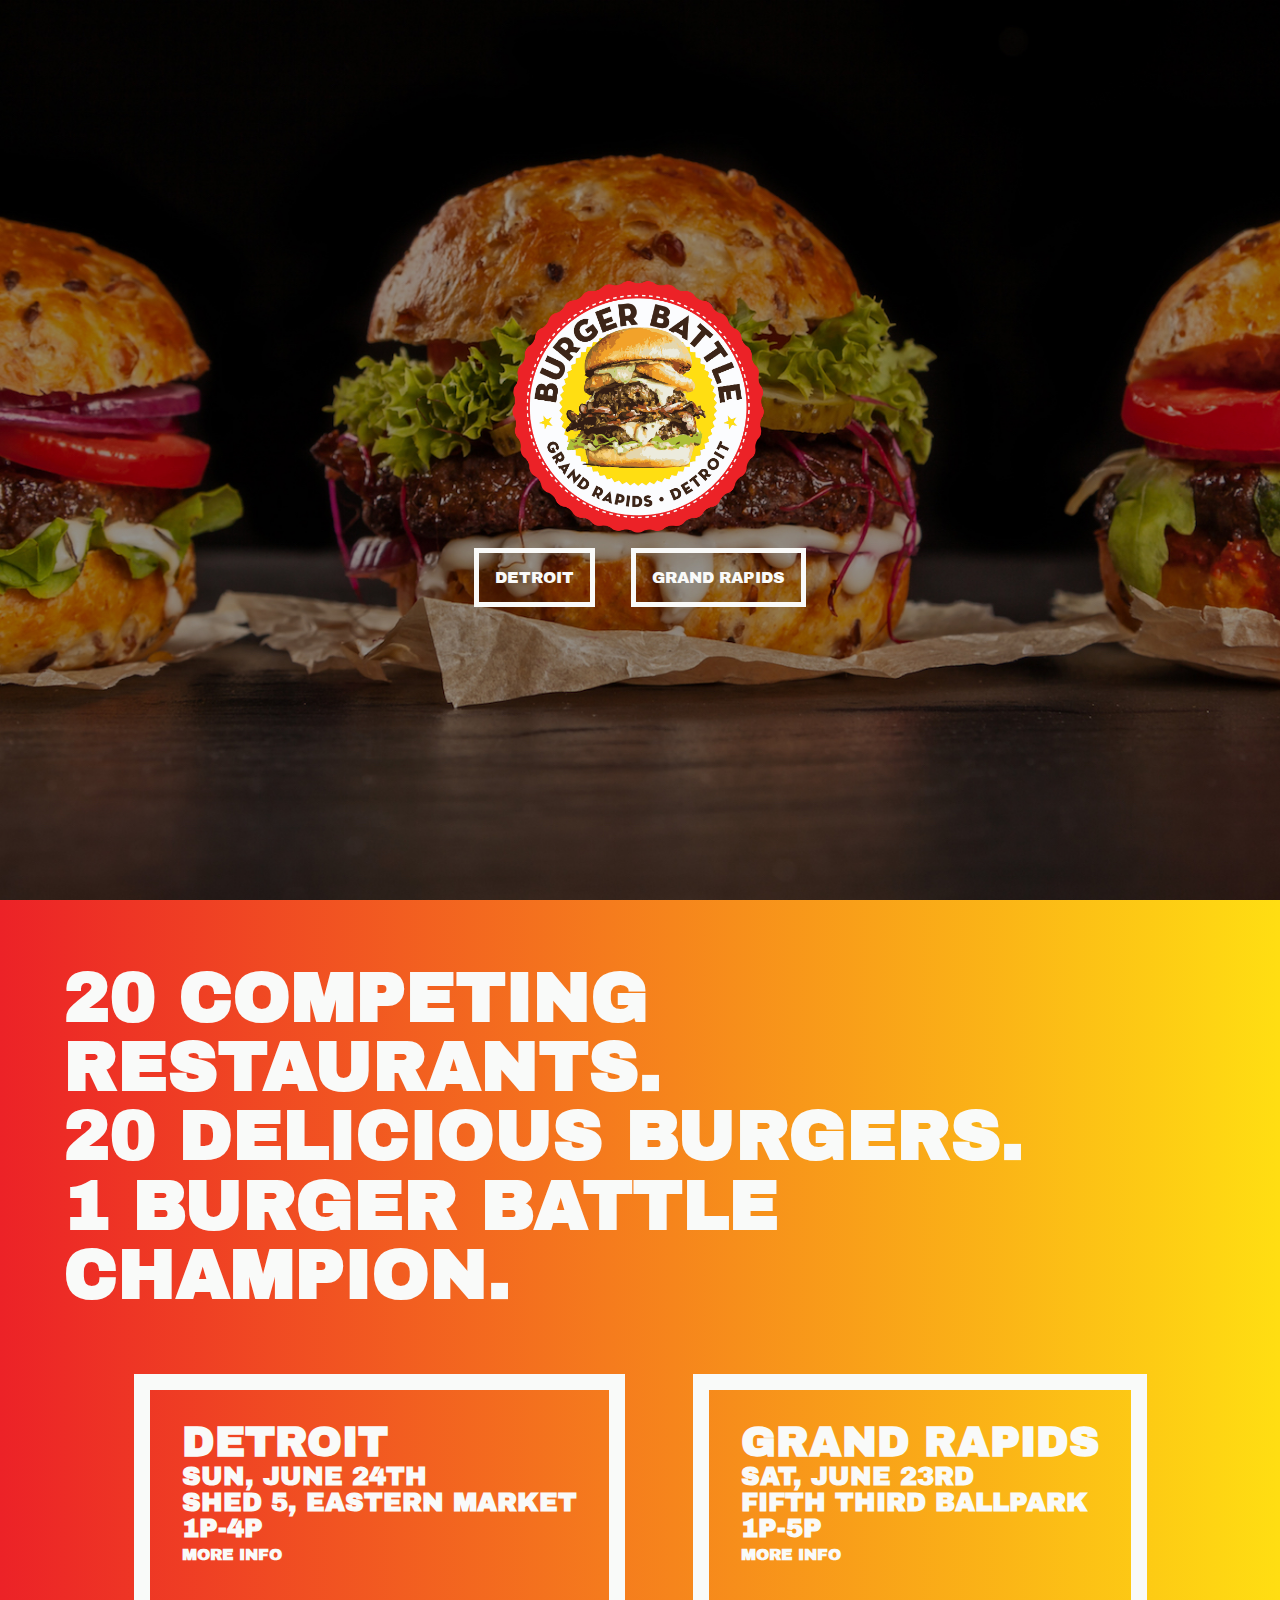
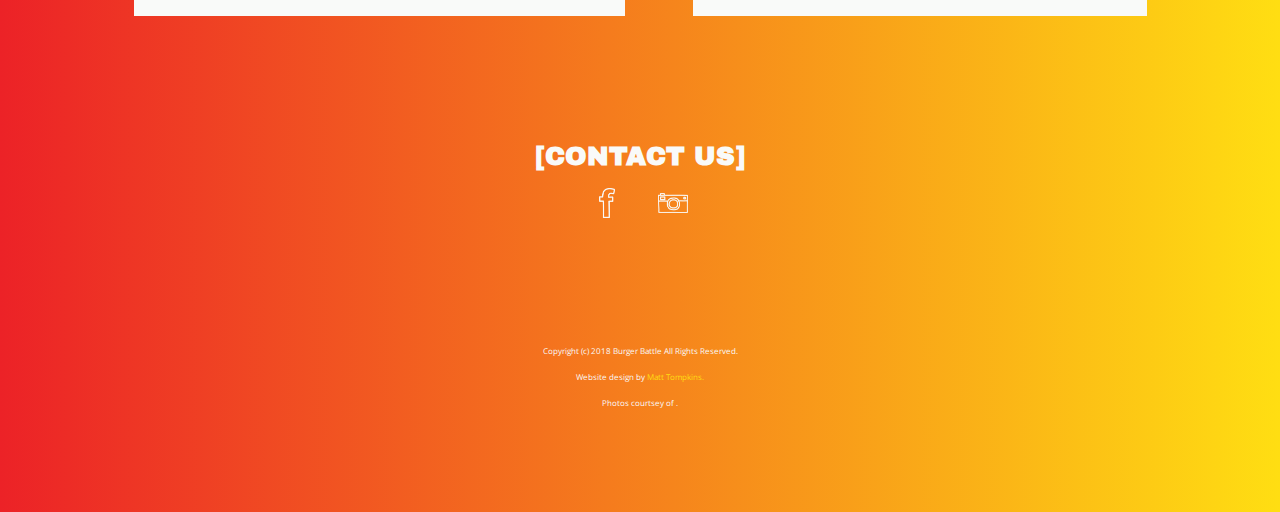
==== commit 252c5768: "text change" ====
--- a/index.html
+++ b/index.html
@@ -40,9 +40,9 @@
     </div>
   </section>
   <section class="fullWidth bgPri pad4 alignLeft" id="info">
-    <h1 class="fontHead fontUpper fontWhite bold">20+ Restaurants.</h1>
-    <h1 class="fontHead fontUpper fontWhite bold">1 Winner.</h1>
-    <h1 class="fontHead fontUpper fontWhite bold">Burger Battle 2018.</h1>
+    <h1 class="fontHead fontUpper fontWhite bold">20 Competing Restaurants.</h1>
+    <h1 class="fontHead fontUpper fontWhite bold">20 Delicious Burgers.</h1>
+    <h1 class="fontHead fontUpper fontWhite bold">1 Burger Battle Champion.</h1>
     <div class="fullWidth alignCenter pad2 eventWrapper">
      <div class="eventCont marg2 pad2 fontHead fontWhite fontUpper bold pRel dInBlock alignLeft">
        <div class="imgEvent imgDet pAbs top left transition3 op0 nrc cover"></div>
--- a/css/style.css
+++ b/css/style.css
@@ -1 +1 @@
-html,body,div,span,applet,object,iframe,h1,h2,h3,h4,h5,h6,p,blockquote,pre,a,abbr,acronym,address,big,cite,code,del,dfn,em,img,ins,kbd,q,s,samp,small,strike,strong,sub,sup,tt,var,b,u,i,center,dl,dt,dd,ol,ul,li,fieldset,form,label,legend,table,caption,tbody,tfoot,thead,tr,th,td,article,aside,canvas,details,embed,figure,figcaption,footer,header,hgroup,menu,nav,output,ruby,section,summary,time,mark,audio,video{margin:0;padding:0;border:0;font-size:100%;font:inherit;vertical-align:baseline}article,aside,details,figcaption,figure,footer,header,hgroup,menu,nav,section{display:block}body{line-height:1}ol,ul{list-style:none}blockquote,q{quotes:none}blockquote:before,blockquote:after,q:before,q:after{content:'';content:none}table{border-collapse:collapse;border-spacing:0}*{box-sizing:border-box}.container{margin:0 auto;max-width:576px}@media only screen and (max-width: 992px){.container{max-width:768px}}@media only screen and (max-width: 1200px){.container{max-width:992px}}@media only screen and (min-width: 1201px){.container{max-width:1200px}}.containerFluid{margin:0 auto;max-width:100%;width:100%}.clearfix::before{content:"";display:table;line-height:0;clear:both}.clearfix::after{content:"";display:table;line-height:0;clear:both}.floatLeft{float:left}.floatRight{float:right}.clearLeft{clear:left}.clearRight{clear:right}.clearBoth{clear:both}.dBlock{display:block}.dFlex{display:flex}.dGrid{display:grid}.dInBlock{display:inline-block}.dNone{display:none}.flexCenter{align-items:center;justify-content:center}.pAbs{position:absolute}.pFix{position:fixed}.pRel{position:relative}.bottom{bottom:0}.left{left:0}.right{right:0}.top{top:0}.z1{z-index:0}.z2{z-index:10}.z3{z-index:20}.z4{z-index:30}.z5{z-index:40}.z6{z-index:60}.z7{z-index:70}.rotate{transform:rotate(90deg)}.rotateCC{transform:rotate(-90deg)}.rotate45{transform:rotate(45deg)}.fullHeight{height:100vh}.fullWidth{width:100%}.inLink{height:100%;width:100%}.soLink{height:200%;left:50%;margin-left:calc(-200%/2);margin-top:calc(-200%/2);top:50%;width:200%}.marg1{margin:1em}.marg2{margin:2em}.marg3{margin:3em}.marg4{margin:4em}.auto{margin:0 auto}.pad1{padding:1em}.pad2{padding:2em}.pad3{padding:3em}.pad4{padding:4em}.overHide{overflow:hidden}.overScroll{overflow:scroll}.button{border:5px solid #F9FAF9;margin:1em;padding:1em;text-transform:uppercase}.button:hover{background:#F9FAF9;color:#333331}@media only screen and (max-width: 768px){.button:hover{background:transparent;color:#F9FAF9}}.buttonBlack{border:5px solid #333331;margin:1em;padding:1em;text-transform:uppercase}.contain{background-size:contain}.cover{background-size:cover}.nrc{background-position:center;background-repeat:no-repeat}.icon{height:30px;width:30px}.iconSB{margin:4em 1.5em}.fb{background-image:url("../img/fb.png")}.tw{background-image:url("../img/tw.png")}.ig{background-image:url("../img/ig.png")}body{font-size:1em;height:100%;line-height:1.618em;overflow-x:hidden;width:100%}a{color:inherit;text-decoration:none}h1{font-size:4.326em;line-height:1em}h2{font-size:2.618em;line-height:1em}h3{font-size:1.618em;line-height:1em}.font1{font-size:4.236em}.font2{font-size:2.618em}.font3{font-size:1.618em}.font4{font-size:1em}.font5{font-size:.75em}.font6{font-size:.5em}.fontHead{font-family:"Archivo Black",Futura,sans-serif}.fontBody{font-family:"Open Sans",Verdana,sans-serif}.fontWhite{color:#F9FAF9}.fontBlack{color:#333331}.fontPri{color:#ec2227}.fontSec{color:#ffde12}.fontTer{color:#FFAB00}.fontUpper{text-transform:uppercase}.fontLower{text-transform:lowercase}.bold{font-weight:bolder}.light{font-weight:lighter}.alignRight{text-align:right}.alignLeft{text-align:left}.alignCenter{text-align:center}.textBreak{margin-bottom:1.618em}.bgWhite{background-color:#F9FAF9}.bgBlack{background-color:#333331}.bgPri{background-color:#ec2227}.bgSec{background-color:#ffde12}.bgTer{background-color:#FFAB00}.op9{opacity:.9}.op8{opacity:.8}.op7{opacity:.7}.op6{opacity:.6}.op5{opacity:.5}.op4{opacity:.4}.op3{opacity:.3}.op2{opacity:.2}.op1{opacity:.1}.op0{opacity:0}.transition3{transition:.3s}.transition6{transition:.6s}.transition9{transition:.9s}html{font-size:1em}@media only screen and (max-width: 768px){html{font-size:.8em}}.topNav{background-color:transparent;position:fixed;width:100%}.topNav a:hover{color:#FFAB00}.logo{background-image:url("../img/logo.png");height:20vw;min-height:200px;min-width:200px;width:20vw}@media only screen and (max-width: 768px){.mNav{display:block}}@media only screen and (max-height: 576px) and (orientation: landscape){.mNav{display:block}}.mLogo{height:100px;min-height:100px;min-width:100px;width:100px}#mMenu{flex-direction:column;height:100%;left:100%;width:100%}.mOption{font-size:1.618em;line-height:1.618em;margin-right:0}.mOption:hover{color:#FFAB00}.mSoc{min-width:200px}.mSoc li{transform:rotate(0)}#menuClose{cursor:pointer}#hamburger{cursor:pointer;height:30px;width:30px}#hamburger::before{background-color:#F9FAF9;content:"";display:block;height:2px;position:absolute;transition:.3s ease-in-out;width:30px;transform:scaleX(1.15);transform-origin:right;top:10px}#hamburger::after{background-color:#F9FAF9;content:"";display:block;height:2px;position:absolute;transition:.3s ease-in-out;width:30px;bottom:10px}#hamburger:hover::before{transform:scaleX(1)}#hamburger:hover::after{bottom:5px}@media only screen and (max-width: 768px){#hamburger{display:inline-block}}.hamBlack::before,.hamBlack::after{background-color:#333331 !important}.navOption{margin-right:60px}.tix{transform:translateY(-10px)}.socNav{align-items:center;justify-content:space-around}.hero{background-attachment:fixed;background-image:url("../img/hero3.jpg");background-position:bottom center;flex-direction:column;min-height:100vh}@media only screen and (max-width: 768px){.hero{background-attachment:scroll}}@media only screen and (max-height: 576px) and (orientation: landscape){.hero{background-attachment:scroll}}#info{background-image:linear-gradient(to right, #ec2227 0%, #ffde12 100%)}@media only screen and (max-width: 768px){#info h1{font-size:2.618em}}@media only screen and (max-width: 768px){.eventWrapper{padding:0}}.eventCont{border:1em solid #F9FAF9}.eventCont:hover{border:1em solid #333331}.eventCont:hover h1,.eventCont:hover h2,.eventCont:hover h3,.eventCont:hover p{color:#333331}.eventCont:hover .imgEvent{opacity:1}@media only screen and (max-width: 768px){.eventCont{border:1em solid #333331;margin:1em 0}.eventCont:last-child{margin-bottom:0}.eventCont h1,.eventCont h2,.eventCont h3,.eventCont p{color:#333331}.eventCont .imgEvent{opacity:1}}.imgEvent{height:100%;width:100%}.imgDet{background-image:url("../img/overhead.jpg")}.imgGR{background-image:url("../img/overhead2.jpg");background-position:top center}.eventOpt{height:100%;width:100%;z-index:1}.contactBtn:hover{color:#FFAB00}.contTxt{max-width:500px;padding-top:100px}.headline::after{background:url("../img/burger.png") no-repeat center;background-size:contain;content:"";display:block;height:80px;margin:auto;margin-top:40px;position:relative;width:80px}.imgDiv{background-attachment:fixed;height:400px;width:100vw}@media only screen and (max-width: 768px){.imgDiv{background-attachment:scroll}}#dSpon{padding-top:100px}.sponsorDiv{flex-wrap:wrap}.sponsor{height:10vw;max-height:200px;max-width:200px;width:10vw}@media only screen and (max-width: 768px){.sponsor{height:15vw;width:15vw}}#faygo{background-image:url("../img/faygo.png")}@media only screen and (max-width: 768px){#volunteer{padding:0}}.eventHero{background-image:url("../img/eventHero.png");background-position:right center;min-height:100vh}@media only screen and (max-width: 768px){.eventHero{background-position:left center}}.eventHeroGR{background-image:url("../img/eventHeroGR.png");background-position:right center;min-height:100vh}@media only screen and (max-width: 768px){.eventHeroGR{background-position:left center}}#heroFade{background-image:linear-gradient(to right, rgba(10,10,10,0.8) 0%, transparent 40%);height:100%}@media only screen and (max-width: 768px){#heroFade{background-image:linear-gradient(to right, rgba(10,10,10,0.8) 0%, transparent 90%)}}#evTitle{background-color:rgba(10,10,10,0)}@media only screen and (max-width: 768px){#evTitle{display:none}}.evInfo{min-height:100vh}.sideNav{flex-direction:column}@media only screen and (max-width: 768px){.sideNav{position:absolute;width:100%}}.evOpt{margin-bottom:1.618em}.evOpt:hover a{color:#FFAB00}.evOpt:last-child{margin-bottom:0}@media only screen and (max-width: 768px){.evOpt{margin-bottom:1em;text-align:center}.evOpt:first-child{background-color:rgba(10,10,10,0.8);display:block}}@media only screen and (max-width: 768px){.evLocat{padding:0}}#map{height:400px;max-width:100%;width:400px}.buy:hover{color:#F9FAF9}.tix{background-image:url("../img/tix.png");height:40px;width:40px}.bgLogo{background-image:url("../img/logo.png");height:100vh;width:100vw}@media only screen and (max-width: 768px){.bgLogo{display:none}}.contactWrapper{background-image:linear-gradient(to right, #ec2227 0%, #ffde12 100%)}@media only screen and (max-width: 768px){.contactWrapper .sideNav{display:none}}.contact{min-height:100vh}.formDiv{background-color:transparent;min-width:500px;max-width:500px}@media only screen and (max-width: 768px){.formDiv{min-width:100%;width:100%}.formDiv h2{color:#F9FAF9;font-size:2em}}label{padding-left:8px}@media only screen and (max-width: 768px){label{font-size:.8em}}.volInput{background-color:rgba(253,253,253,0.4);border:none;color:#F9FAF9;display:block;font-family:"Open Sans",Verdana,sans-serif;line-height:2.618em;padding-left:8px;outline:none;width:100%}.volInput:focus{color:#F9FAF9}.volArea{overflow:scroll;resize:none}input[type="radio"]{border:4px solid #F9FAF9;height:20px;margin:0;position:relative;top:4px;-webkit-appearance:none;width:20px}input[type="radio"]:checked{background-color:#F9FAF9}input[type="radio"]:focus{box-shadow:none;outline:none}@media only screen and (max-width: 768px){input[type="radio"]{top:6px}}input[type="submit"]{appearance:none;background-color:transparent;border:5px solid #F9FAF9;cursor:pointer;font-size:1em;margin-left:0;-moz-appearance:none;outline:none;-webkit-appearance:none}input[type="submit"]:hover{color:#ec2227}@media only screen and (max-width: 768px){input[type="submit"]:hover{color:#F9FAF9}}
+html,body,div,span,applet,object,iframe,h1,h2,h3,h4,h5,h6,p,blockquote,pre,a,abbr,acronym,address,big,cite,code,del,dfn,em,img,ins,kbd,q,s,samp,small,strike,strong,sub,sup,tt,var,b,u,i,center,dl,dt,dd,ol,ul,li,fieldset,form,label,legend,table,caption,tbody,tfoot,thead,tr,th,td,article,aside,canvas,details,embed,figure,figcaption,footer,header,hgroup,menu,nav,output,ruby,section,summary,time,mark,audio,video{margin:0;padding:0;border:0;font-size:100%;font:inherit;vertical-align:baseline}article,aside,details,figcaption,figure,footer,header,hgroup,menu,nav,section{display:block}body{line-height:1}ol,ul{list-style:none}blockquote,q{quotes:none}blockquote:before,blockquote:after,q:before,q:after{content:'';content:none}table{border-collapse:collapse;border-spacing:0}*{box-sizing:border-box}.container{margin:0 auto;max-width:576px}@media only screen and (max-width: 992px){.container{max-width:768px}}@media only screen and (max-width: 1200px){.container{max-width:992px}}@media only screen and (min-width: 1201px){.container{max-width:1200px}}.containerFluid{margin:0 auto;max-width:100%;width:100%}.clearfix::before{content:"";display:table;line-height:0;clear:both}.clearfix::after{content:"";display:table;line-height:0;clear:both}.floatLeft{float:left}.floatRight{float:right}.clearLeft{clear:left}.clearRight{clear:right}.clearBoth{clear:both}.dBlock{display:block}.dFlex{display:flex}.dGrid{display:grid}.dInBlock{display:inline-block}.dNone{display:none}.flexCenter{align-items:center;justify-content:center}.pAbs{position:absolute}.pFix{position:fixed}.pRel{position:relative}.bottom{bottom:0}.left{left:0}.right{right:0}.top{top:0}.z1{z-index:0}.z2{z-index:10}.z3{z-index:20}.z4{z-index:30}.z5{z-index:40}.z6{z-index:60}.z7{z-index:70}.rotate{transform:rotate(90deg)}.rotateCC{transform:rotate(-90deg)}.rotate45{transform:rotate(45deg)}.fullHeight{height:100vh}.fullWidth{width:100%}.inLink{height:100%;width:100%}.soLink{height:200%;left:50%;margin-left:calc(-200%/2);margin-top:calc(-200%/2);top:50%;width:200%}.marg1{margin:1em}.marg2{margin:2em}.marg3{margin:3em}.marg4{margin:4em}.auto{margin:0 auto}.pad1{padding:1em}.pad2{padding:2em}.pad3{padding:3em}.pad4{padding:4em}.overHide{overflow:hidden}.overScroll{overflow:scroll}.button{border:5px solid #F9FAF9;margin:1em;padding:1em;text-transform:uppercase}.button:hover{background:#F9FAF9;color:#333331}@media only screen and (max-width: 768px){.button:hover{background:transparent;color:#F9FAF9}}.buttonBlack{border:5px solid #333331;margin:1em;padding:1em;text-transform:uppercase}.contain{background-size:contain}.cover{background-size:cover}.nrc{background-position:center;background-repeat:no-repeat}.icon{height:30px;width:30px}.iconSB{margin:4em 1.5em}.fb{background-image:url("../img/fb.png")}.tw{background-image:url("../img/tw.png")}.ig{background-image:url("../img/ig.png")}body{font-size:1em;height:100%;line-height:1.618em;overflow-x:hidden;width:100%}a{color:inherit;text-decoration:none}h1{font-size:4.326em;line-height:1em}h2{font-size:2.618em;line-height:1em}h3{font-size:1.618em;line-height:1em}.font1{font-size:4.236em}.font2{font-size:2.618em}.font3{font-size:1.618em}.font4{font-size:1em}.font5{font-size:.75em}.font6{font-size:.5em}.fontHead{font-family:"Archivo Black",Futura,sans-serif}.fontBody{font-family:"Open Sans",Verdana,sans-serif}.fontWhite{color:#F9FAF9}.fontBlack{color:#333331}.fontPri{color:#ec2227}.fontSec{color:#ffde12}.fontTer{color:#FFAB00}.fontUpper{text-transform:uppercase}.fontLower{text-transform:lowercase}.bold{font-weight:bolder}.light{font-weight:lighter}.alignRight{text-align:right}.alignLeft{text-align:left}.alignCenter{text-align:center}.textBreak{margin-bottom:1.618em}.bgWhite{background-color:#F9FAF9}.bgBlack{background-color:#333331}.bgPri{background-color:#ec2227}.bgSec{background-color:#ffde12}.bgTer{background-color:#FFAB00}.op9{opacity:.9}.op8{opacity:.8}.op7{opacity:.7}.op6{opacity:.6}.op5{opacity:.5}.op4{opacity:.4}.op3{opacity:.3}.op2{opacity:.2}.op1{opacity:.1}.op0{opacity:0}.transition3{transition:.3s}.transition6{transition:.6s}.transition9{transition:.9s}html{font-size:1em}@media only screen and (max-width: 768px){html{font-size:.8em}}.topNav{background-color:transparent;position:fixed;width:100%}.topNav a:hover{color:#FFAB00}.logo{background-image:url("../img/logo.png");height:20vw;min-height:200px;min-width:200px;width:20vw}@media only screen and (max-width: 768px){.mNav{display:block}}@media only screen and (max-height: 576px) and (orientation: landscape){.mNav{display:block}}.mLogo{height:100px;min-height:100px;min-width:100px;width:100px}#mMenu{flex-direction:column;height:100%;left:100%;width:100%}.mOption{font-size:1.618em;line-height:1.618em;margin-right:0}.mOption:hover{color:#FFAB00}.mSoc{min-width:200px}.mSoc li{transform:rotate(0)}#menuClose{cursor:pointer}#hamburger{cursor:pointer;height:30px;width:30px}#hamburger::before{background-color:#F9FAF9;content:"";display:block;height:2px;position:absolute;transition:.3s ease-in-out;width:30px;transform:scaleX(1.15);transform-origin:right;top:10px}#hamburger::after{background-color:#F9FAF9;content:"";display:block;height:2px;position:absolute;transition:.3s ease-in-out;width:30px;bottom:10px}#hamburger:hover::before{transform:scaleX(1)}#hamburger:hover::after{bottom:5px}@media only screen and (max-width: 768px){#hamburger{display:inline-block}}.hamBlack::before,.hamBlack::after{background-color:#333331 !important}.navOption{margin-right:60px}.tix{transform:translateY(-10px)}.socNav{align-items:center;justify-content:space-around}.hero{background-attachment:fixed;background-image:url("../img/hero3.jpg");background-position:bottom center;flex-direction:column;min-height:100vh}@media only screen and (max-width: 768px){.hero{background-attachment:scroll}}@media only screen and (max-height: 576px) and (orientation: landscape){.hero{background-attachment:scroll}}#info{background-image:linear-gradient(to right, #ec2227 0%, #ffde12 100%)}@media only screen and (max-width: 768px){#info h1{font-size:2.618em}}@media only screen and (max-width: 768px){.eventWrapper{padding:0}}.eventCont{border:1em solid #F9FAF9}.eventCont:hover{border:1em solid #333331}.eventCont:hover h1,.eventCont:hover h2,.eventCont:hover h3,.eventCont:hover p{color:#333331}.eventCont:hover .imgEvent{opacity:1}@media only screen and (max-width: 768px){.eventCont{border:1em solid #333331;margin:1em 0}.eventCont:last-child{margin-bottom:0}.eventCont h1,.eventCont h2,.eventCont h3,.eventCont p{color:#333331}.eventCont .imgEvent{opacity:1}}.imgEvent{height:100%;width:100%}.imgDet{background-image:url("../img/overheadNew.jpg");background-position:left center;background-size:200%}.imgGR{background-image:url("../img/overheadNew.jpg");background-position:right center;background-size:200%}.eventOpt{height:100%;width:100%;z-index:1}.contactBtn:hover{color:#FFAB00}.contTxt{max-width:500px;padding-top:100px}.headline::after{background:url("../img/burger.png") no-repeat center;background-size:contain;content:"";display:block;height:80px;margin:auto;margin-top:40px;position:relative;width:80px}.imgDiv{background-attachment:fixed;height:400px;width:100vw}@media only screen and (max-width: 768px){.imgDiv{background-attachment:scroll}}#dSpon{padding-top:100px}.sponsorDiv{flex-wrap:wrap}.sponsor{height:10vw;max-height:200px;max-width:200px;width:10vw}@media only screen and (max-width: 768px){.sponsor{height:15vw;width:15vw}}#faygo{background-image:url("../img/faygo.png")}@media only screen and (max-width: 768px){#volunteer{padding:0}}.eventHero{background-image:url("../img/eventHero.png");background-position:right center;min-height:100vh}@media only screen and (max-width: 768px){.eventHero{background-position:left center}}.eventHeroGR{background-image:url("../img/eventHeroGR.png");background-position:right center;min-height:100vh}@media only screen and (max-width: 768px){.eventHeroGR{background-position:left center}}#heroFade{background-image:linear-gradient(to right, rgba(10,10,10,0.8) 0%, transparent 40%);height:100%}@media only screen and (max-width: 768px){#heroFade{background-image:linear-gradient(to right, rgba(10,10,10,0.8) 0%, transparent 90%)}}#evTitle{background-color:rgba(10,10,10,0)}@media only screen and (max-width: 768px){#evTitle{display:none}}.evInfo{min-height:100vh}.sideNav{flex-direction:column}@media only screen and (max-width: 768px){.sideNav{position:absolute;width:100%}}.evOpt{margin-bottom:1.618em}.evOpt:hover a{color:#FFAB00}.evOpt:last-child{margin-bottom:0}@media only screen and (max-width: 768px){.evOpt{margin-bottom:1em;text-align:center}.evOpt:first-child{background-color:rgba(10,10,10,0.8);display:block}}@media only screen and (max-width: 768px){.evLocat{padding:0}}#map{height:400px;max-width:100%;width:400px}.buy:hover{color:#F9FAF9}.tix{background-image:url("../img/tix.png");height:40px;width:40px}.bgLogo{background-image:url("../img/logo.png");height:100vh;width:100vw}@media only screen and (max-width: 768px){.bgLogo{display:none}}.contactWrapper{background-image:linear-gradient(to right, #ec2227 0%, #ffde12 100%)}@media only screen and (max-width: 768px){.contactWrapper .sideNav{display:none}}.contact{min-height:100vh}.formDiv{background-color:transparent;min-width:500px;max-width:500px}@media only screen and (max-width: 768px){.formDiv{min-width:100%;width:100%}.formDiv h2{color:#F9FAF9;font-size:2em}}label{padding-left:8px}@media only screen and (max-width: 768px){label{font-size:.8em}}.volInput{background-color:rgba(253,253,253,0.4);border:none;color:#F9FAF9;display:block;font-family:"Open Sans",Verdana,sans-serif;line-height:2.618em;padding-left:8px;outline:none;width:100%}.volInput:focus{color:#F9FAF9}.volArea{overflow:scroll;resize:none}input[type="radio"]{border:4px solid #F9FAF9;height:20px;margin:0;position:relative;top:4px;-webkit-appearance:none;width:20px}input[type="radio"]:checked{background-color:#F9FAF9}input[type="radio"]:focus{box-shadow:none;outline:none}@media only screen and (max-width: 768px){input[type="radio"]{top:6px}}input[type="submit"]{appearance:none;background-color:transparent;border:5px solid #F9FAF9;cursor:pointer;font-size:1em;margin-left:0;-moz-appearance:none;outline:none;-webkit-appearance:none}input[type="submit"]:hover{color:#ec2227}@media only screen and (max-width: 768px){input[type="submit"]:hover{color:#F9FAF9}}
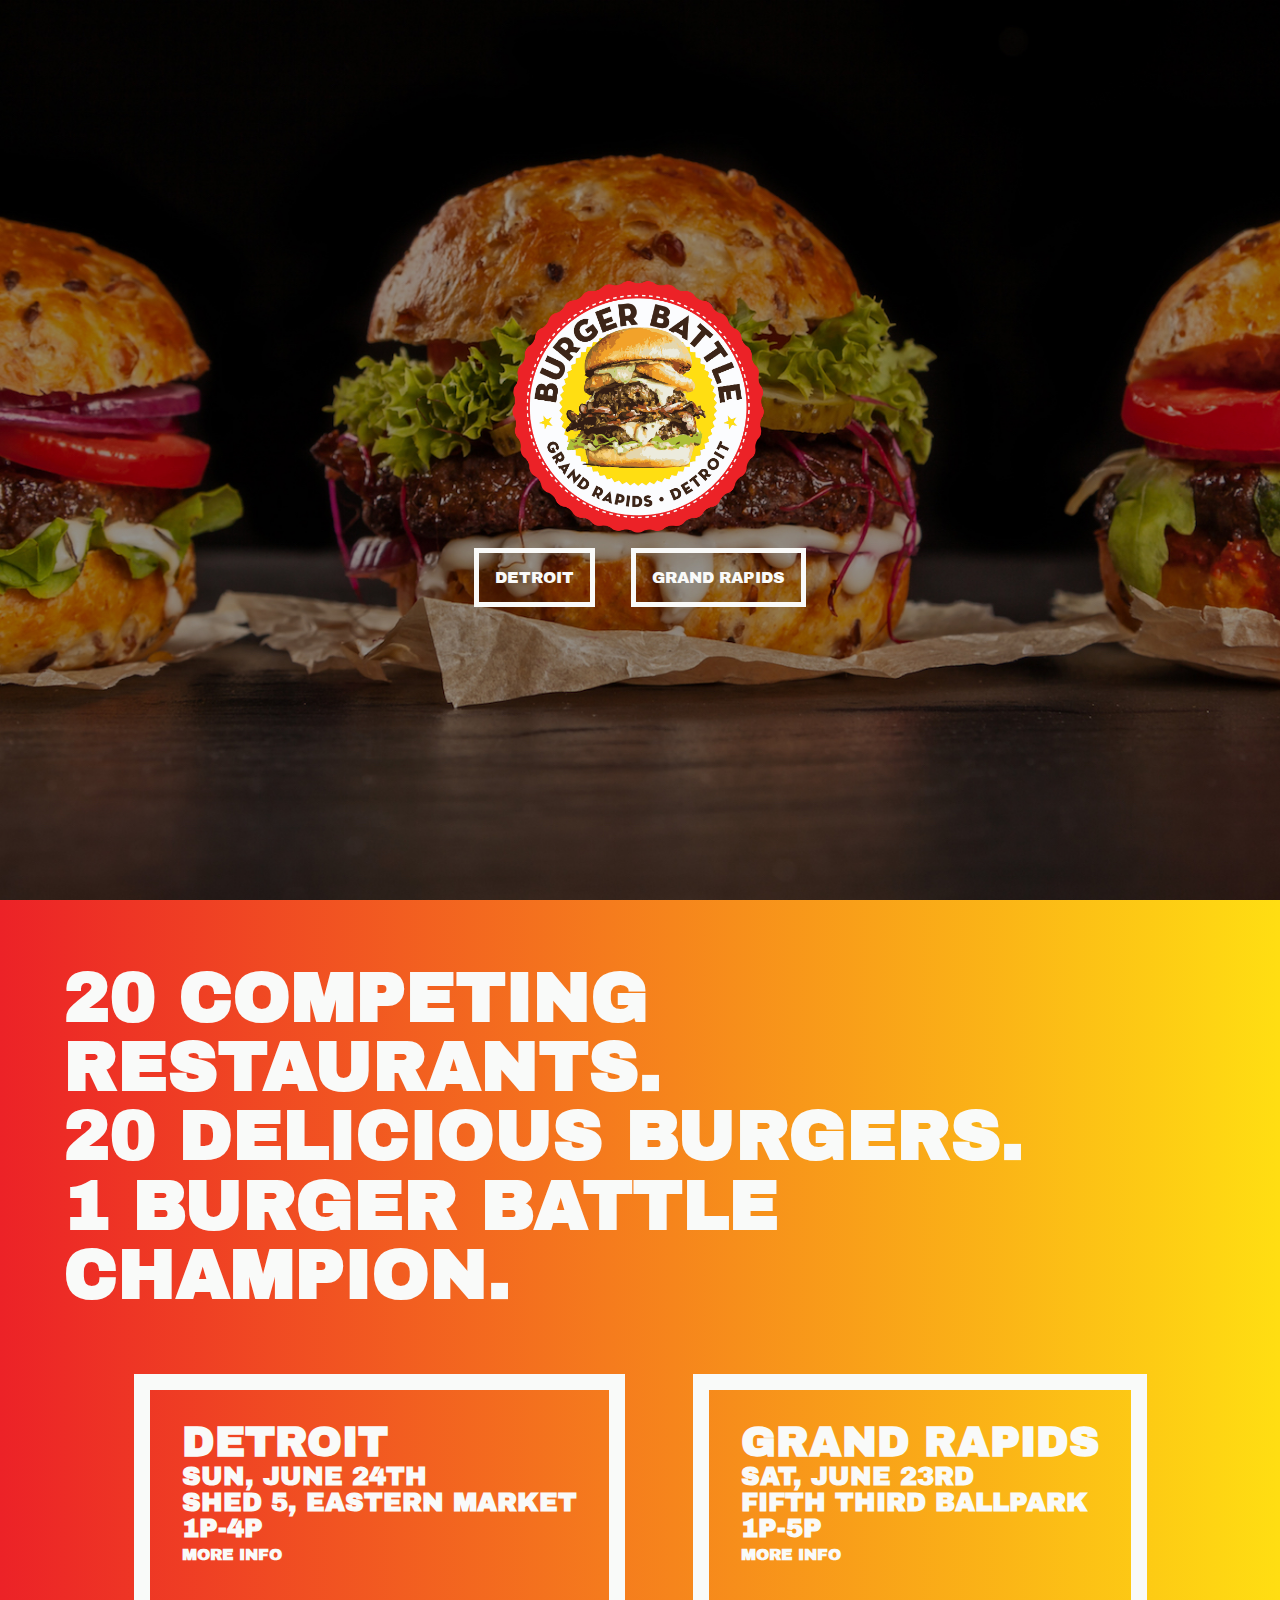
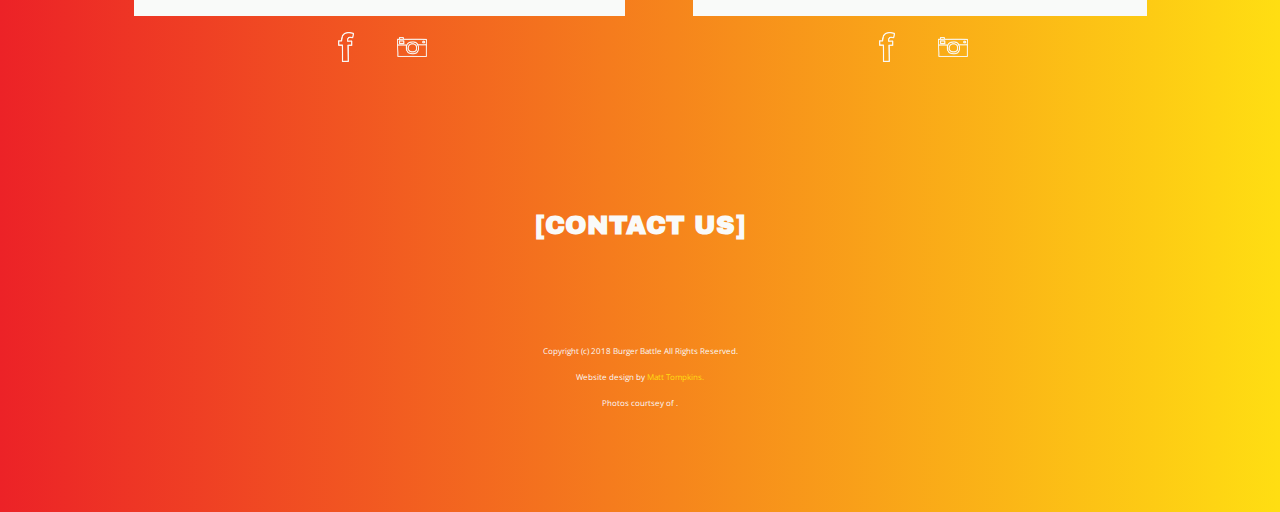
==== commit 6d8d4238: "added social buttons to events" ====
--- a/index.html
+++ b/index.html
@@ -44,31 +44,39 @@
     <h1 class="fontHead fontUpper fontWhite bold">20 Delicious Burgers.</h1>
     <h1 class="fontHead fontUpper fontWhite bold">1 Burger Battle Champion.</h1>
     <div class="fullWidth alignCenter pad2 eventWrapper">
-     <div class="eventCont marg2 pad2 fontHead fontWhite fontUpper bold pRel dInBlock alignLeft">
-       <div class="imgEvent imgDet pAbs top left transition3 op0 nrc cover"></div>
-       <h2 class="pRel z1">Detroit</h2>
-       <h3 class="pRel z1">Sun, June 24th</h3>
-       <h3 class="pRel z1">Shed 5, Eastern Market</h3>
-       <h3 class="pRel z1">1p-4p</h3>
-       <p class="pRel z1">More Info</p>
-       <a href="./detroit.html" class="eventOpt pAbs top left fullWidth"></a>
+    <div class="marg2 pRel dInBlock">
+       <div class="eventCont pad2 fontHead fontWhite fontUpper bold pRel dInBlock alignLeft">
+         <div class="imgEvent imgDet pAbs top left transition3 op0 nrc cover"></div>
+         <h2 class="pRel z1">Detroit</h2>
+         <h3 class="pRel z1">Sun, June 24th</h3>
+         <h3 class="pRel z1">Shed 5, Eastern Market</h3>
+         <h3 class="pRel z1">1p-4p</h3>
+         <p class="pRel z1">More Info</p>
+         <a href="./detroit.html" class="eventOpt pAbs top left fullWidth"></a>
+       </div>
+       <ul class="socNav">
+         <li class="icon fb nrc contain dInBlock marg1"><a href="#" class="inLink dBlock"></a></li>
+         <li class="icon ig nrc contain dInBlock marg1"><a href="#" class="inLink dBlock"></a></li>
+       </ul>
      </div>
-     <div class="eventCont marg2 pad2 fontHead fontWhite fontUpper bold pRel dInBlock alignLeft">
-       <div class="imgEvent imgGR pAbs top left transition3 op0 nrc cover"></div>
-       <h2 class="pRel z1">Grand Rapids</h2>
-       <h3 class="pRel z1">Sat, June 23rd</h3>
-       <h3 class="pRel z1">Fifth Third Ballpark</h3>
-       <h3 class="pRel z1">1p-5p</h3>
-       <p class="pRel z1">More Info</p>
-       <a href="./gr.html" class="eventOpt pAbs top left fullWidth"></a>
+     <div class="marg2 pRel dInBlock">
+       <div class="eventCont pad2 fontHead fontWhite fontUpper bold pRel dInBlock alignLeft">
+         <div class="imgEvent imgGR pAbs top left transition3 op0 nrc cover"></div>
+         <h2 class="pRel z1">Grand Rapids</h2>
+         <h3 class="pRel z1">Sat, June 23rd</h3>
+         <h3 class="pRel z1">Fifth Third Ballpark</h3>
+         <h3 class="pRel z1">1p-5p</h3>
+         <p class="pRel z1">More Info</p>
+         <a href="./gr.html" class="eventOpt pAbs top left fullWidth"></a>
+       </div>
+       <ul class="socNav">
+         <li class="icon fb nrc contain dInBlock marg1"><a href="#" class="inLink dBlock"></a></li>
+         <li class="icon ig nrc contain dInBlock marg1"><a href="#" class="inLink dBlock"></a></li>
+       </ul>
      </div>
    </div>
     <div class="pad4 fullWidth alignCenter">
       <a href="./contact.html" class="contactBtn font3 fontHead fontUpper fontWhite bold">[Contact Us]</a>
-      <ul class="socNav">
-        <li class="icon fb nrc contain dInBlock marg1"><a href="#" class="inLink dBlock"></a></li>
-        <li class="icon ig nrc contain dInBlock marg1"><a href="#" class="inLink dBlock"></a></li>
-      </ul>
     </div>
     <footer class="pad2 alignCenter">
       <p class="fontBody font6 fontWhite">Copyright (c) 2018 Burger Battle All Rights Reserved.</p>
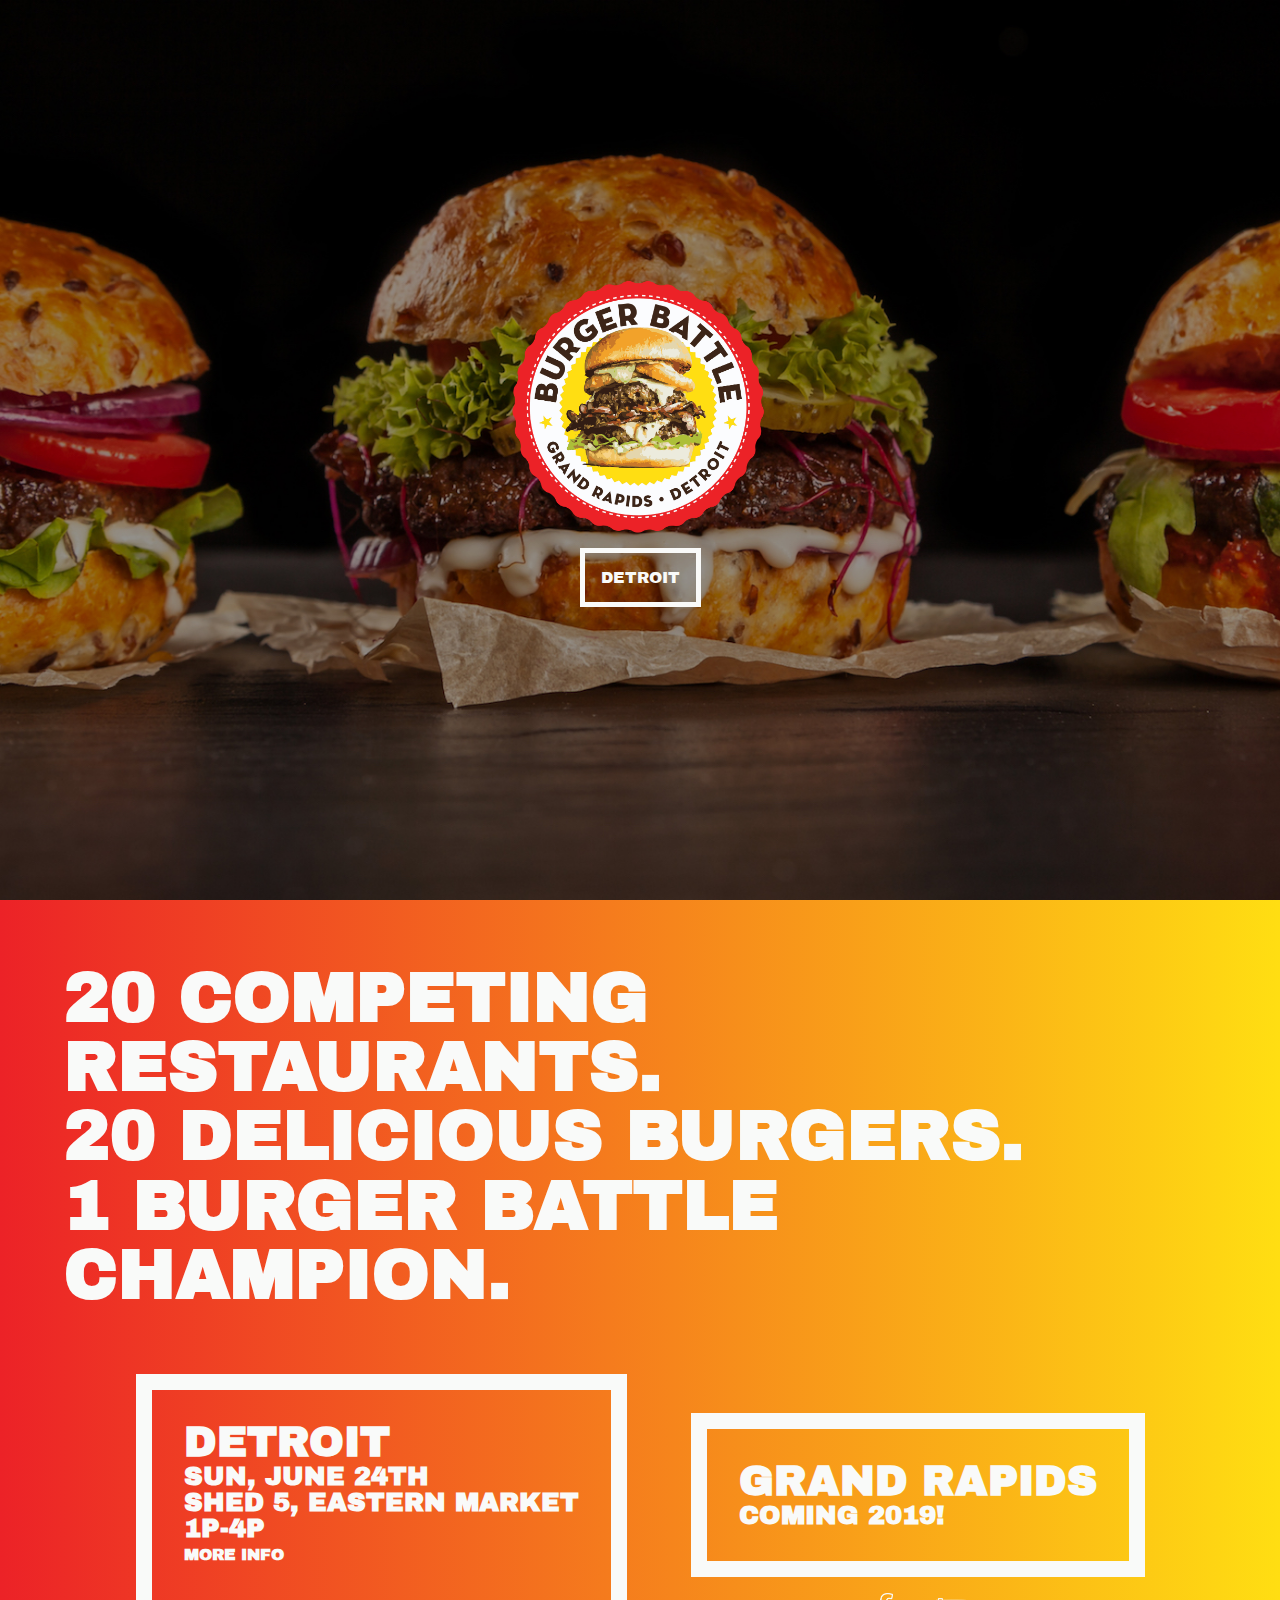
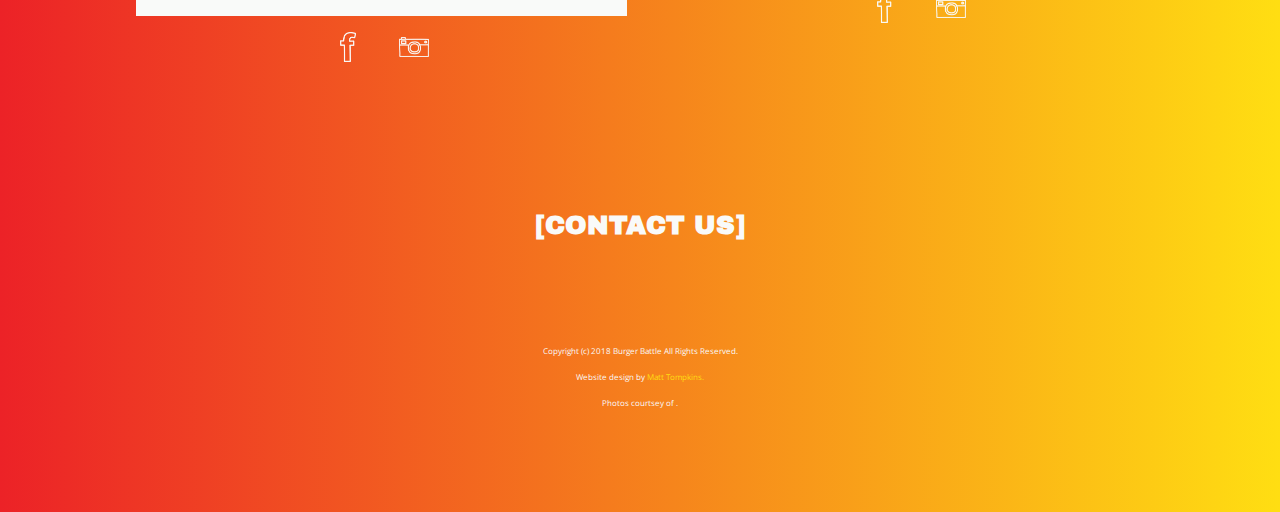
==== commit 6a824ea7: "removed grand rapids" ====
--- a/index.html
+++ b/index.html
@@ -23,7 +23,6 @@
     <h3 id="menuClose" class="fontBody fontBlack pAbs top right marg2">x</h3>
     <ul class="mOptions fontHead fontBlack fontUpper alignCenter font5">
       <li><a class="mOption" href="./detroit.html">Detroit</a></li>
-      <li><a class="mOption" href="./gr.html">Grand Rapids</a></li>
       <li><a class="mOption" href="./contact.html">Contact</a></li>
     </ul>
   </div>
@@ -34,7 +33,6 @@
       <div class="pad2">
         <ul class="alignCenter">
           <li class="dInBlock"><a href="./detroit.html" class="fontHead fontWhite button">Detroit</a></li>
-          <li class="dInBlock"><a href="./gr.html" class="fontHead fontWhite button">Grand Rapids</a></li>
         </ul>
       </div>
     </div>
@@ -43,7 +41,7 @@
     <h1 class="fontHead fontUpper fontWhite bold">20 Competing Restaurants.</h1>
     <h1 class="fontHead fontUpper fontWhite bold">20 Delicious Burgers.</h1>
     <h1 class="fontHead fontUpper fontWhite bold">1 Burger Battle Champion.</h1>
-    <div class="fullWidth alignCenter pad2 eventWrapper">
+    <div class="fullWidth alignCenter pad2 eventWrapper dFlex flexCenter">
     <div class="marg2 pRel dInBlock">
        <div class="eventCont pad2 fontHead fontWhite fontUpper bold pRel dInBlock alignLeft">
          <div class="imgEvent imgDet pAbs top left transition3 op0 nrc cover"></div>
@@ -63,11 +61,7 @@
        <div class="eventCont pad2 fontHead fontWhite fontUpper bold pRel dInBlock alignLeft">
          <div class="imgEvent imgGR pAbs top left transition3 op0 nrc cover"></div>
          <h2 class="pRel z1">Grand Rapids</h2>
-         <h3 class="pRel z1">Sat, June 23rd</h3>
-         <h3 class="pRel z1">Fifth Third Ballpark</h3>
-         <h3 class="pRel z1">1p-5p</h3>
-         <p class="pRel z1">More Info</p>
-         <a href="./gr.html" class="eventOpt pAbs top left fullWidth"></a>
+         <h3 class="pRel z1">Coming 2019!</h3>
        </div>
        <ul class="socNav">
          <li class="icon fb nrc contain dInBlock marg1"><a href="#" class="inLink dBlock"></a></li>
--- a/css/style.css
+++ b/css/style.css
@@ -1 +1 @@
-html,body,div,span,applet,object,iframe,h1,h2,h3,h4,h5,h6,p,blockquote,pre,a,abbr,acronym,address,big,cite,code,del,dfn,em,img,ins,kbd,q,s,samp,small,strike,strong,sub,sup,tt,var,b,u,i,center,dl,dt,dd,ol,ul,li,fieldset,form,label,legend,table,caption,tbody,tfoot,thead,tr,th,td,article,aside,canvas,details,embed,figure,figcaption,footer,header,hgroup,menu,nav,output,ruby,section,summary,time,mark,audio,video{margin:0;padding:0;border:0;font-size:100%;font:inherit;vertical-align:baseline}article,aside,details,figcaption,figure,footer,header,hgroup,menu,nav,section{display:block}body{line-height:1}ol,ul{list-style:none}blockquote,q{quotes:none}blockquote:before,blockquote:after,q:before,q:after{content:'';content:none}table{border-collapse:collapse;border-spacing:0}*{box-sizing:border-box}.container{margin:0 auto;max-width:576px}@media only screen and (max-width: 992px){.container{max-width:768px}}@media only screen and (max-width: 1200px){.container{max-width:992px}}@media only screen and (min-width: 1201px){.container{max-width:1200px}}.containerFluid{margin:0 auto;max-width:100%;width:100%}.clearfix::before{content:"";display:table;line-height:0;clear:both}.clearfix::after{content:"";display:table;line-height:0;clear:both}.floatLeft{float:left}.floatRight{float:right}.clearLeft{clear:left}.clearRight{clear:right}.clearBoth{clear:both}.dBlock{display:block}.dFlex{display:flex}.dGrid{display:grid}.dInBlock{display:inline-block}.dNone{display:none}.flexCenter{align-items:center;justify-content:center}.pAbs{position:absolute}.pFix{position:fixed}.pRel{position:relative}.bottom{bottom:0}.left{left:0}.right{right:0}.top{top:0}.z1{z-index:0}.z2{z-index:10}.z3{z-index:20}.z4{z-index:30}.z5{z-index:40}.z6{z-index:60}.z7{z-index:70}.rotate{transform:rotate(90deg)}.rotateCC{transform:rotate(-90deg)}.rotate45{transform:rotate(45deg)}.fullHeight{height:100vh}.fullWidth{width:100%}.inLink{height:100%;width:100%}.soLink{height:200%;left:50%;margin-left:calc(-200%/2);margin-top:calc(-200%/2);top:50%;width:200%}.marg1{margin:1em}.marg2{margin:2em}.marg3{margin:3em}.marg4{margin:4em}.auto{margin:0 auto}.pad1{padding:1em}.pad2{padding:2em}.pad3{padding:3em}.pad4{padding:4em}.overHide{overflow:hidden}.overScroll{overflow:scroll}.button{border:5px solid #F9FAF9;margin:1em;padding:1em;text-transform:uppercase}.button:hover{background:#F9FAF9;color:#333331}@media only screen and (max-width: 768px){.button:hover{background:transparent;color:#F9FAF9}}.buttonBlack{border:5px solid #333331;margin:1em;padding:1em;text-transform:uppercase}.contain{background-size:contain}.cover{background-size:cover}.nrc{background-position:center;background-repeat:no-repeat}.icon{height:30px;width:30px}.iconSB{margin:4em 1.5em}.fb{background-image:url("../img/fb.png")}.tw{background-image:url("../img/tw.png")}.ig{background-image:url("../img/ig.png")}body{font-size:1em;height:100%;line-height:1.618em;overflow-x:hidden;width:100%}a{color:inherit;text-decoration:none}h1{font-size:4.326em;line-height:1em}h2{font-size:2.618em;line-height:1em}h3{font-size:1.618em;line-height:1em}.font1{font-size:4.236em}.font2{font-size:2.618em}.font3{font-size:1.618em}.font4{font-size:1em}.font5{font-size:.75em}.font6{font-size:.5em}.fontHead{font-family:"Archivo Black",Futura,sans-serif}.fontBody{font-family:"Open Sans",Verdana,sans-serif}.fontWhite{color:#F9FAF9}.fontBlack{color:#333331}.fontPri{color:#ec2227}.fontSec{color:#ffde12}.fontTer{color:#FFAB00}.fontUpper{text-transform:uppercase}.fontLower{text-transform:lowercase}.bold{font-weight:bolder}.light{font-weight:lighter}.alignRight{text-align:right}.alignLeft{text-align:left}.alignCenter{text-align:center}.textBreak{margin-bottom:1.618em}.bgWhite{background-color:#F9FAF9}.bgBlack{background-color:#333331}.bgPri{background-color:#ec2227}.bgSec{background-color:#ffde12}.bgTer{background-color:#FFAB00}.op9{opacity:.9}.op8{opacity:.8}.op7{opacity:.7}.op6{opacity:.6}.op5{opacity:.5}.op4{opacity:.4}.op3{opacity:.3}.op2{opacity:.2}.op1{opacity:.1}.op0{opacity:0}.transition3{transition:.3s}.transition6{transition:.6s}.transition9{transition:.9s}html{font-size:1em}@media only screen and (max-width: 768px){html{font-size:.8em}}.topNav{background-color:transparent;position:fixed;width:100%}.topNav a:hover{color:#FFAB00}.logo{background-image:url("../img/logo.png");height:20vw;min-height:200px;min-width:200px;width:20vw}@media only screen and (max-width: 768px){.mNav{display:block}}@media only screen and (max-height: 576px) and (orientation: landscape){.mNav{display:block}}.mLogo{height:100px;min-height:100px;min-width:100px;width:100px}#mMenu{flex-direction:column;height:100%;left:100%;width:100%}.mOption{font-size:1.618em;line-height:1.618em;margin-right:0}.mOption:hover{color:#FFAB00}.mSoc{min-width:200px}.mSoc li{transform:rotate(0)}#menuClose{cursor:pointer}#hamburger{cursor:pointer;height:30px;width:30px}#hamburger::before{background-color:#F9FAF9;content:"";display:block;height:2px;position:absolute;transition:.3s ease-in-out;width:30px;transform:scaleX(1.15);transform-origin:right;top:10px}#hamburger::after{background-color:#F9FAF9;content:"";display:block;height:2px;position:absolute;transition:.3s ease-in-out;width:30px;bottom:10px}#hamburger:hover::before{transform:scaleX(1)}#hamburger:hover::after{bottom:5px}@media only screen and (max-width: 768px){#hamburger{display:inline-block}}.hamBlack::before,.hamBlack::after{background-color:#333331 !important}.navOption{margin-right:60px}.tix{transform:translateY(-10px)}.socNav{align-items:center;justify-content:space-around}.hero{background-attachment:fixed;background-image:url("../img/hero3.jpg");background-position:bottom center;flex-direction:column;min-height:100vh}@media only screen and (max-width: 768px){.hero{background-attachment:scroll}}@media only screen and (max-height: 576px) and (orientation: landscape){.hero{background-attachment:scroll}}#info{background-image:linear-gradient(to right, #ec2227 0%, #ffde12 100%)}@media only screen and (max-width: 768px){#info h1{font-size:2.618em}}@media only screen and (max-width: 768px){.eventWrapper{padding:0}}.eventCont{border:1em solid #F9FAF9}.eventCont:hover{border:1em solid #333331}.eventCont:hover h1,.eventCont:hover h2,.eventCont:hover h3,.eventCont:hover p{color:#333331}.eventCont:hover .imgEvent{opacity:1}@media only screen and (max-width: 768px){.eventCont{border:1em solid #333331;margin:1em 0}.eventCont:last-child{margin-bottom:0}.eventCont h1,.eventCont h2,.eventCont h3,.eventCont p{color:#333331}.eventCont .imgEvent{opacity:1}}.imgEvent{height:100%;width:100%}.imgDet{background-image:url("../img/overheadNew.jpg");background-position:left center;background-size:200%}.imgGR{background-image:url("../img/overheadNew.jpg");background-position:right center;background-size:200%}.eventOpt{height:100%;width:100%;z-index:1}.contactBtn:hover{color:#FFAB00}.contTxt{max-width:500px;padding-top:100px}.headline::after{background:url("../img/burger.png") no-repeat center;background-size:contain;content:"";display:block;height:80px;margin:auto;margin-top:40px;position:relative;width:80px}.imgDiv{background-attachment:fixed;height:400px;width:100vw}@media only screen and (max-width: 768px){.imgDiv{background-attachment:scroll}}#dSpon{padding-top:100px}.sponsorDiv{flex-wrap:wrap}.sponsor{height:10vw;max-height:200px;max-width:200px;width:10vw}@media only screen and (max-width: 768px){.sponsor{height:15vw;width:15vw}}#faygo{background-image:url("../img/faygo.png")}@media only screen and (max-width: 768px){#volunteer{padding:0}}.eventHero{background-image:url("../img/eventHero.png");background-position:right center;min-height:100vh}@media only screen and (max-width: 768px){.eventHero{background-position:left center}}.eventHeroGR{background-image:url("../img/eventHeroGR.png");background-position:right center;min-height:100vh}@media only screen and (max-width: 768px){.eventHeroGR{background-position:left center}}#heroFade{background-image:linear-gradient(to right, rgba(10,10,10,0.8) 0%, transparent 40%);height:100%}@media only screen and (max-width: 768px){#heroFade{background-image:linear-gradient(to right, rgba(10,10,10,0.8) 0%, transparent 90%)}}#evTitle{background-color:rgba(10,10,10,0)}@media only screen and (max-width: 768px){#evTitle{display:none}}.evInfo{min-height:100vh}.sideNav{flex-direction:column}@media only screen and (max-width: 768px){.sideNav{position:absolute;width:100%}}.evOpt{margin-bottom:1.618em}.evOpt:hover a{color:#FFAB00}.evOpt:last-child{margin-bottom:0}@media only screen and (max-width: 768px){.evOpt{margin-bottom:1em;text-align:center}.evOpt:first-child{background-color:rgba(10,10,10,0.8);display:block}}@media only screen and (max-width: 768px){.evLocat{padding:0}}#map{height:400px;max-width:100%;width:400px}.buy:hover{color:#F9FAF9}.tix{background-image:url("../img/tix.png");height:40px;width:40px}.bgLogo{background-image:url("../img/logo.png");height:100vh;width:100vw}@media only screen and (max-width: 768px){.bgLogo{display:none}}.contactWrapper{background-image:linear-gradient(to right, #ec2227 0%, #ffde12 100%)}@media only screen and (max-width: 768px){.contactWrapper .sideNav{display:none}}.contact{min-height:100vh}.formDiv{background-color:transparent;min-width:500px;max-width:500px}@media only screen and (max-width: 768px){.formDiv{min-width:100%;width:100%}.formDiv h2{color:#F9FAF9;font-size:2em}}label{padding-left:8px}@media only screen and (max-width: 768px){label{font-size:.8em}}.volInput{background-color:rgba(253,253,253,0.4);border:none;color:#F9FAF9;display:block;font-family:"Open Sans",Verdana,sans-serif;line-height:2.618em;padding-left:8px;outline:none;width:100%}.volInput:focus{color:#F9FAF9}.volArea{overflow:scroll;resize:none}input[type="radio"]{border:4px solid #F9FAF9;height:20px;margin:0;position:relative;top:4px;-webkit-appearance:none;width:20px}input[type="radio"]:checked{background-color:#F9FAF9}input[type="radio"]:focus{box-shadow:none;outline:none}@media only screen and (max-width: 768px){input[type="radio"]{top:6px}}input[type="submit"]{appearance:none;background-color:transparent;border:5px solid #F9FAF9;cursor:pointer;font-size:1em;margin-left:0;-moz-appearance:none;outline:none;-webkit-appearance:none}input[type="submit"]:hover{color:#ec2227}@media only screen and (max-width: 768px){input[type="submit"]:hover{color:#F9FAF9}}
+html,body,div,span,applet,object,iframe,h1,h2,h3,h4,h5,h6,p,blockquote,pre,a,abbr,acronym,address,big,cite,code,del,dfn,em,img,ins,kbd,q,s,samp,small,strike,strong,sub,sup,tt,var,b,u,i,center,dl,dt,dd,ol,ul,li,fieldset,form,label,legend,table,caption,tbody,tfoot,thead,tr,th,td,article,aside,canvas,details,embed,figure,figcaption,footer,header,hgroup,menu,nav,output,ruby,section,summary,time,mark,audio,video{margin:0;padding:0;border:0;font-size:100%;font:inherit;vertical-align:baseline}article,aside,details,figcaption,figure,footer,header,hgroup,menu,nav,section{display:block}body{line-height:1}ol,ul{list-style:none}blockquote,q{quotes:none}blockquote:before,blockquote:after,q:before,q:after{content:'';content:none}table{border-collapse:collapse;border-spacing:0}*{box-sizing:border-box}.container{margin:0 auto;max-width:576px}@media only screen and (max-width: 992px){.container{max-width:768px}}@media only screen and (max-width: 1200px){.container{max-width:992px}}@media only screen and (min-width: 1400px){.container{max-width:1200px}}.containerFluid{margin:0 auto;max-width:100%;width:100%}.clearfix::before{content:"";display:table;line-height:0;clear:both}.clearfix::after{content:"";display:table;line-height:0;clear:both}.floatLeft{float:left}.floatRight{float:right}.clearLeft{clear:left}.clearRight{clear:right}.clearBoth{clear:both}.dBlock{display:block}.dFlex{display:flex}.dGrid{display:grid}.dInBlock{display:inline-block}.dNone{display:none}.flexCenter{align-items:center;justify-content:center}.pAbs{position:absolute}.pFix{position:fixed}.pRel{position:relative}.bottom{bottom:0}.left{left:0}.right{right:0}.top{top:0}.z1{z-index:0}.z2{z-index:10}.z3{z-index:20}.z4{z-index:30}.z5{z-index:40}.z6{z-index:60}.z7{z-index:70}.rotate{transform:rotate(90deg)}.rotateCC{transform:rotate(-90deg)}.rotate45{transform:rotate(45deg)}.fullHeight{height:100vh}.fullWidth{width:100%}.inLink{height:100%;width:100%}.soLink{height:200%;left:50%;margin-left:calc(-200%/2);margin-top:calc(-200%/2);top:50%;width:200%}.marg1{margin:1em}.marg2{margin:2em}.marg3{margin:3em}.marg4{margin:4em}.auto{margin:0 auto}.pad1{padding:1em}.pad2{padding:2em}.pad3{padding:3em}.pad4{padding:4em}.overHide{overflow:hidden}.overScroll{overflow:scroll}.button{border:5px solid #F9FAF9;margin:1em;padding:1em;text-transform:uppercase}.button:hover{background:#F9FAF9;color:#333331}@media only screen and (max-width: 768px){.button:hover{background:transparent;color:#F9FAF9}}.buttonBlack{border:5px solid #333331;margin:1em;padding:1em;text-transform:uppercase}.contain{background-size:contain}.cover{background-size:cover}.nrc{background-position:center;background-repeat:no-repeat}.icon{height:30px;width:30px}.iconSB{margin:4em 1.5em}.fb{background-image:url("../img/fb.png")}.tw{background-image:url("../img/tw.png")}.ig{background-image:url("../img/ig.png")}body{font-size:1em;height:100%;line-height:1.618em;overflow-x:hidden;width:100%}a{color:inherit;text-decoration:none}h1{font-size:4.326em;line-height:1em}h2{font-size:2.618em;line-height:1em}h3{font-size:1.618em;line-height:1em}.font1{font-size:4.236em}.font2{font-size:2.618em}.font3{font-size:1.618em}.font4{font-size:1em}.font5{font-size:.75em}.font6{font-size:.5em}.fontHead{font-family:"Archivo Black",Futura,sans-serif}.fontBody{font-family:"Open Sans",Verdana,sans-serif}.fontWhite{color:#F9FAF9}.fontBlack{color:#333331}.fontPri{color:#ec2227}.fontSec{color:#ffde12}.fontTer{color:#FFAB00}.fontUpper{text-transform:uppercase}.fontLower{text-transform:lowercase}.bold{font-weight:bolder}.light{font-weight:lighter}.alignRight{text-align:right}.alignLeft{text-align:left}.alignCenter{text-align:center}.textBreak{margin-bottom:1.618em}.bgWhite{background-color:#F9FAF9}.bgBlack{background-color:#333331}.bgPri{background-color:#ec2227}.bgSec{background-color:#ffde12}.bgTer{background-color:#FFAB00}.op9{opacity:.9}.op8{opacity:.8}.op7{opacity:.7}.op6{opacity:.6}.op5{opacity:.5}.op4{opacity:.4}.op3{opacity:.3}.op2{opacity:.2}.op1{opacity:.1}.op0{opacity:0}.transition3{transition:.3s}.transition6{transition:.6s}.transition9{transition:.9s}html{font-size:1em}@media only screen and (max-width: 768px){html{font-size:.8em}}.topNav{background-color:transparent;position:fixed;width:100%}.topNav a:hover{color:#FFAB00}.logo{background-image:url("../img/logo.png");height:20vw;min-height:200px;min-width:200px;width:20vw}@media only screen and (max-width: 768px){.mNav{display:block}}@media only screen and (max-height: 576px) and (orientation: landscape){.mNav{display:block}}.mLogo{height:100px;min-height:100px;min-width:100px;width:100px}#mMenu{flex-direction:column;height:100%;left:100%;width:100%}.mOption{font-size:1.618em;line-height:1.618em;margin-right:0}.mOption:hover{color:#FFAB00}.mSoc{min-width:200px}.mSoc li{transform:rotate(0)}#menuClose{cursor:pointer}#hamburger{cursor:pointer;height:30px;width:30px}#hamburger::before{background-color:#F9FAF9;content:"";display:block;height:2px;position:absolute;transition:.3s ease-in-out;width:30px;transform:scaleX(1.15);transform-origin:right;top:10px}#hamburger::after{background-color:#F9FAF9;content:"";display:block;height:2px;position:absolute;transition:.3s ease-in-out;width:30px;bottom:10px}#hamburger:hover::before{transform:scaleX(1)}#hamburger:hover::after{bottom:5px}@media only screen and (max-width: 768px){#hamburger{display:inline-block}}.hamBlack::before,.hamBlack::after{background-color:#333331 !important}.navOption{margin-right:60px}.tix{transform:translateY(-10px)}.socNav{align-items:center;justify-content:space-around}.hero{background-attachment:fixed;background-image:url("../img/hero3.jpg");background-position:bottom center;flex-direction:column;min-height:100vh}@media only screen and (max-width: 768px){.hero{background-attachment:scroll}}@media only screen and (max-height: 576px) and (orientation: landscape){.hero{background-attachment:scroll}}#info{background-image:linear-gradient(to right, #ec2227 0%, #ffde12 100%)}@media only screen and (max-width: 768px){#info h1{font-size:2.618em}}@media only screen and (max-width: 768px){.eventWrapper{padding:0}}.eventCont{border:1em solid #F9FAF9}.eventCont:hover{border:1em solid #333331}.eventCont:hover h1,.eventCont:hover h2,.eventCont:hover h3,.eventCont:hover p{color:#333331}.eventCont:hover .imgEvent{opacity:1}@media only screen and (max-width: 768px){.eventCont{border:1em solid #333331;margin:1em 0}.eventCont:last-child{margin-bottom:0}.eventCont h1,.eventCont h2,.eventCont h3,.eventCont p{color:#333331}.eventCont .imgEvent{opacity:1}}.imgEvent{height:100%;width:100%}.imgDet{background-image:url("../img/overheadNew.jpg");background-position:left center;background-size:200%}.imgGR{background-image:url("../img/overheadNew.jpg");background-position:right center;background-size:200%}.eventOpt{height:100%;width:100%;z-index:1}.contactBtn:hover{color:#FFAB00}.contTxt{max-width:500px;padding-top:100px}@media only screen and (min-width: 1400px){.contTxt{margin:auto}}.headline::after{background:url("../img/burger.png") no-repeat center;background-size:contain;content:"";display:block;height:80px;margin:auto;margin-top:40px;position:relative;width:80px}.imgDiv{background-attachment:fixed;height:400px;width:100vw}@media only screen and (max-width: 768px){.imgDiv{background-attachment:scroll}}#dSpon{padding-top:100px}.sponsorDiv{max-width:66vw}@media only screen and (max-width: 768px){.sponsorDiv{max-width:100%}}@media only screen and (min-width: 1400px){.sponsorDiv{margin:auto}}.sponsor{height:10vw;max-height:200px;max-width:200px;width:10vw}@media only screen and (max-width: 768px){.sponsor{height:15vw;width:15vw}}#fairway{background-image:url("../img/fairway.png")}#faygo{background-image:url("../img/faygo.png")}#nee{background-image:url("../img/nee.png")}#frita{background-image:url("../img/frita.png")}#hipoint{background-image:url("../img/hipoint.png")}#atwater{background-image:url("../img/atwater.jpg")}#exodos{background-image:url("../img/exodos.jpg")}#brome{background-image:url("../img/brome.jpg")}#oak{background-image:url("../img/oak.png")}#ink{background-image:url("../img/ink.png")}#fire{background-image:url("../img/fire.jpg")}#social{background-image:url("../img/social.jpg")}#lovers{background-image:url("../img/lovers.jpg")}#second{background-image:url("../img/second.png")}#players{background-image:url("../img/players.jpg")}#legends{background-image:url("../img/legends.png")}#crow{background-image:url("../img/crow.png")}#town{background-image:url("../img/town.png")}#axle{background-image:url("../img/axle.png")}#river{background-image:url("../img/river.png")}#first{background-image:url("../img/first.png")}#aqua{background-image:url("../img/aqua.png")}#lis{background-image:url("../img/lis.jpg")}#dmfg{background-image:url("../img/dmfg.png")}#beyond{background-image:url("../img/beyond.png")}#water{background-image:url("../img/water.png")}#delBen{background-image:url("../img/delBen.png")}#mikes{background-image:url("../img/mikes.jpg")}#barefoot{background-image:url("../img/barefoot.png")}#budweiser{background-image:url("../img/budweiser.png")}#girls{background-image:url("../img/girls.jpg")}#dcc{background-image:url("../img/dcc.png")}#pruitts{background-image:url("../img/pruitts.png")}#american{background-image:url("../img/greektown.png")}@media only screen and (max-width: 768px){#volunteer{padding:0}}.gallery{max-width:78vw}@media only screen and (max-width: 768px){.gallery{max-width:100%;text-align:center}}@media only screen and (min-width: 1400px){.gallery{margin:auto;text-align:center}}.photo{box-shadow:0 0 4px rgba(10,10,10,0.4);height:calc(26vw - 6em);max-height:240px;max-width:240px;min-height:120px;min-width:120px;width:calc(26vw - 6em)}@media only screen and (max-width: 768px){.photo{height:20vw;width:20vw}}#p1{background-image:url("../img/p1.jpg")}#p2{background-image:url("../img/p2.jpg")}#p3{background-image:url("../img/p3.jpg")}#p4{background-image:url("../img/p4.jpg")}#p5{background-image:url("../img/p5.jpg")}#p6{background-image:url("../img/p6.jpg")}#p7{background-image:url("../img/p7.jpg")}#p8{background-image:url("../img/p8.jpg")}#p9{background-image:url("../img/p9.jpg")}#p10{background-image:url("../img/p10.jpg")}#p11{background-image:url("../img/p11.jpg")}#p12{background-image:url("../img/p12.jpg")}.eventHero{background-image:url("../img/eventHero.jpg");background-position:right center;min-height:100vh;transform:scaleX(-1)}@media only screen and (max-width: 768px){.eventHero{background-position:left center}}.eventHeroGR{background-image:url("../img/eventHeroGR.png");background-position:right center;min-height:100vh}@media only screen and (max-width: 768px){.eventHeroGR{background-position:left center}}#heroFade{background-image:linear-gradient(to right, rgba(10,10,10,0.8) 0%, transparent 40%);height:100%}@media only screen and (max-width: 768px){#heroFade{background-image:linear-gradient(to right, rgba(10,10,10,0.8) 0%, transparent 90%)}}#evTitle{background-color:rgba(10,10,10,0)}@media only screen and (max-width: 768px){#evTitle{display:none}}.evInfo{min-height:100vh}@media only screen and (min-width: 1400px){.evInfo{text-align:center}}.sideNav{flex-direction:column}@media only screen and (max-width: 768px){.sideNav{position:absolute;width:100%}}.evOpt{margin-bottom:1.618em}.evOpt:hover a{color:#FFAB00}.evOpt:last-child{margin-bottom:0}@media only screen and (max-width: 768px){.evOpt{margin-bottom:1em;text-align:center}.evOpt:first-child{background-color:rgba(10,10,10,0.8);display:block}}@media only screen and (max-width: 768px){.evLocat{padding:0}}#map{height:400px;max-width:100%;width:400px}.buy:hover{color:#F9FAF9}.tix{background-image:url("../img/tix.png");height:40px;width:40px}.bgLogo{background-image:url("../img/logo.png");height:100vh;width:100vw}@media only screen and (max-width: 768px){.bgLogo{display:none}}.contactWrapper{background-image:linear-gradient(to right, #ec2227 0%, #ffde12 100%)}@media only screen and (max-width: 768px){.contactWrapper .sideNav{display:none}}.contact{min-height:100vh}.formDiv{background-color:transparent;min-width:500px;max-width:500px}@media only screen and (max-width: 768px){.formDiv{min-width:100%;width:100%}.formDiv h2{color:#F9FAF9;font-size:2em}}label{padding-left:8px}@media only screen and (max-width: 768px){label{font-size:.8em}}.volInput{background-color:rgba(253,253,253,0.4);border:none;color:#F9FAF9;display:block;font-family:"Open Sans",Verdana,sans-serif;line-height:2.618em;padding-left:8px;outline:none;width:100%}.volInput:focus{color:#F9FAF9}.volArea{overflow:scroll;resize:none}input[type="radio"]{border:4px solid #F9FAF9;height:20px;margin:0;position:relative;top:4px;-webkit-appearance:none;width:20px}input[type="radio"]:checked{background-color:#F9FAF9}input[type="radio"]:focus{box-shadow:none;outline:none}@media only screen and (max-width: 768px){input[type="radio"]{top:6px}}input[type="submit"]{appearance:none;background-color:transparent;border:5px solid #F9FAF9;cursor:pointer;font-size:1em;margin-left:0;-moz-appearance:none;outline:none;-webkit-appearance:none}input[type="submit"]:hover{color:#ec2227}@media only screen and (max-width: 768px){input[type="submit"]:hover{color:#F9FAF9}}
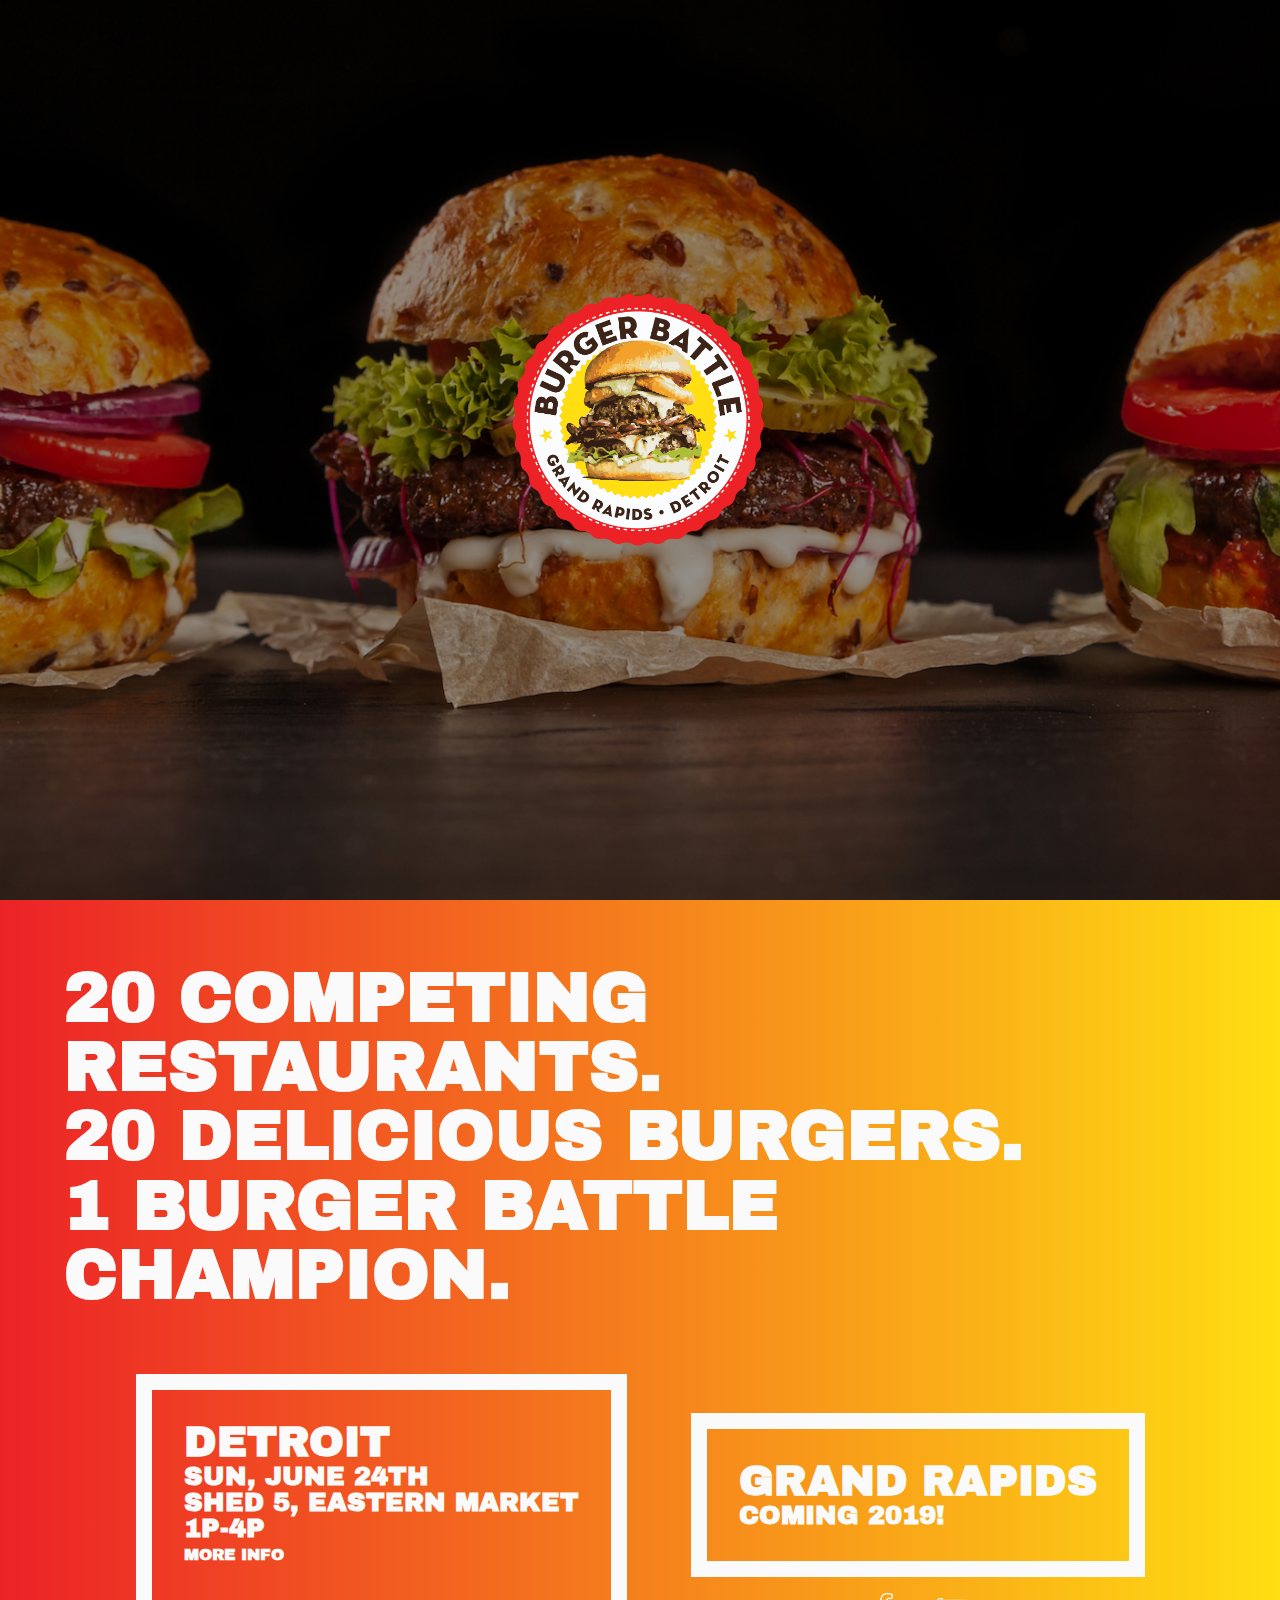
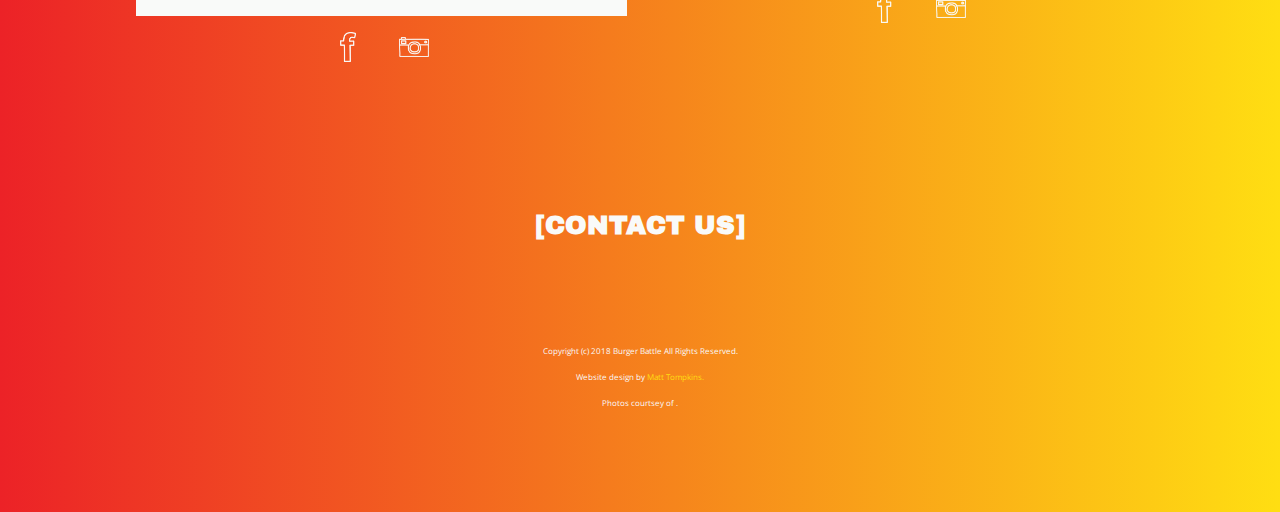
==== commit 6cd912de: "//" ====
--- a/index.html
+++ b/index.html
@@ -32,7 +32,6 @@
       <div class="logo contain nrc auto"></div>
       <div class="pad2">
         <ul class="alignCenter">
-          <li class="dInBlock"><a href="./detroit.html" class="fontHead fontWhite button">Detroit</a></li>
         </ul>
       </div>
     </div>
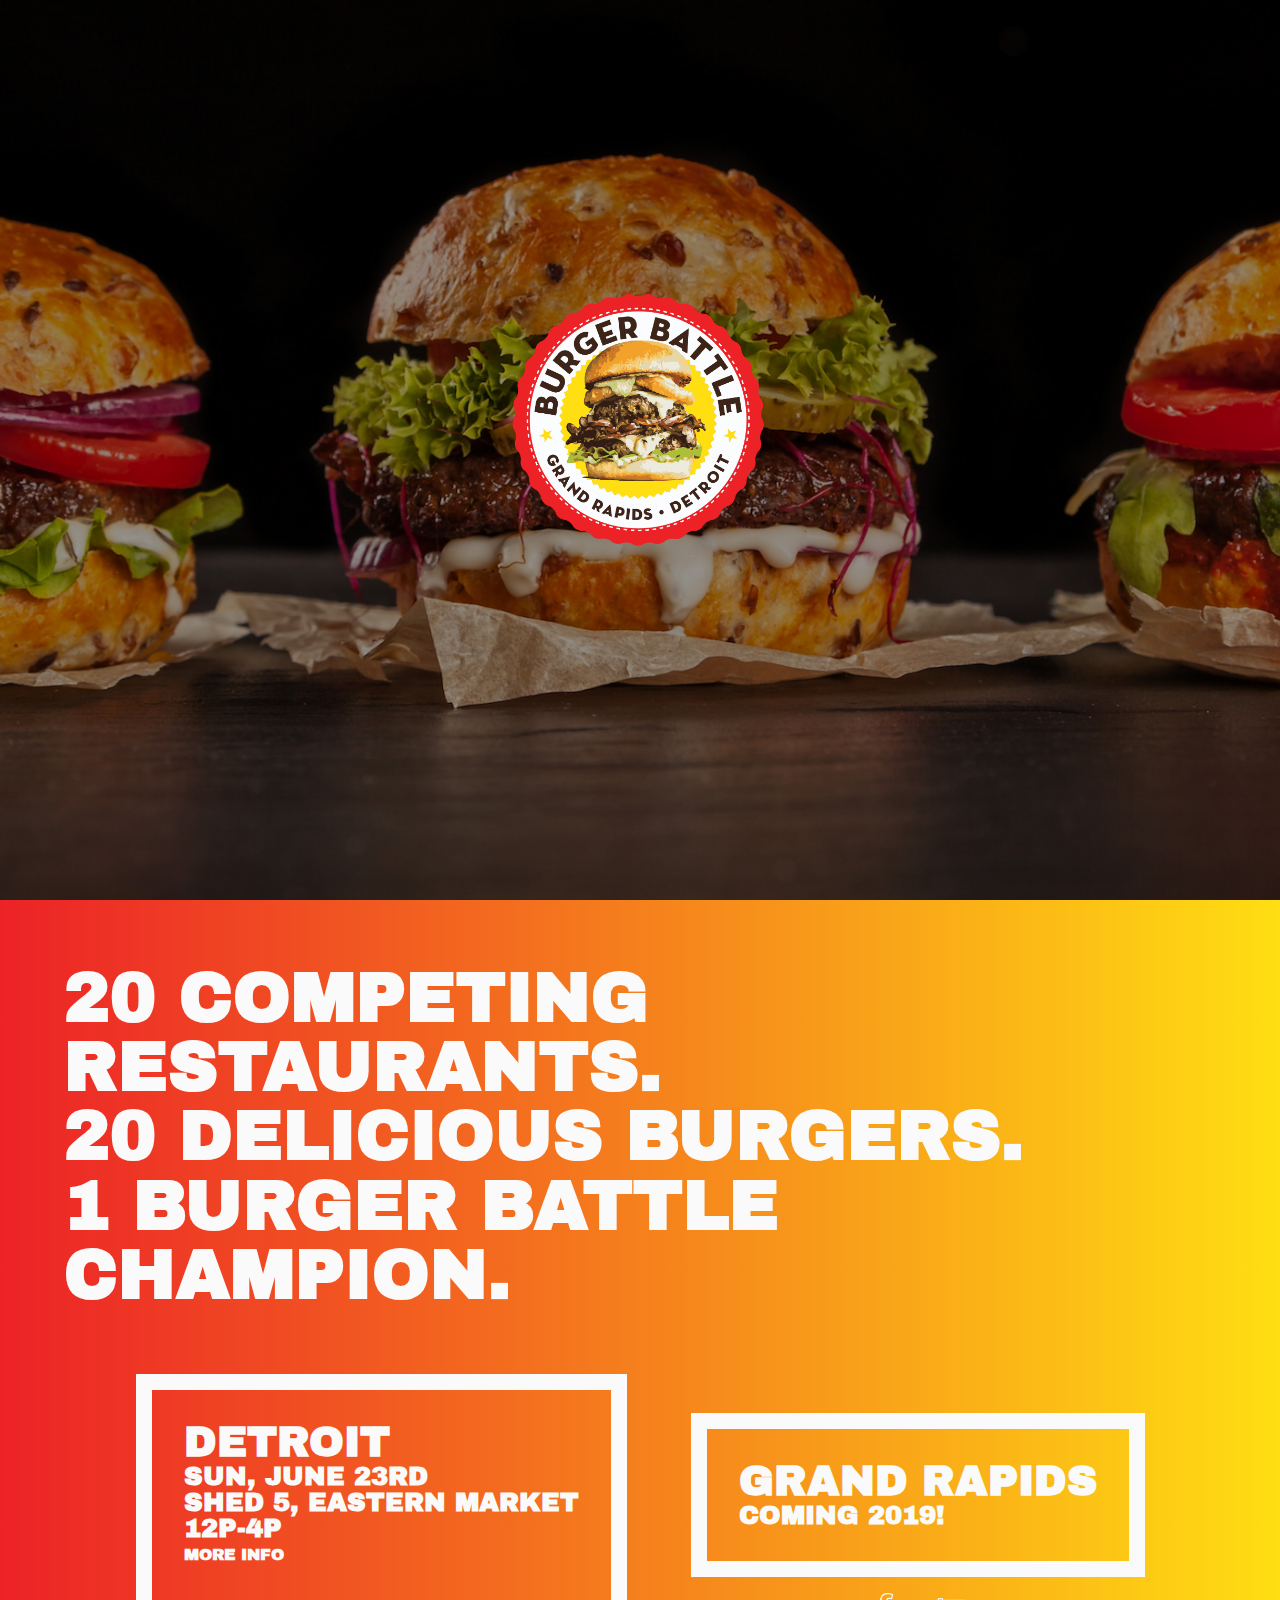
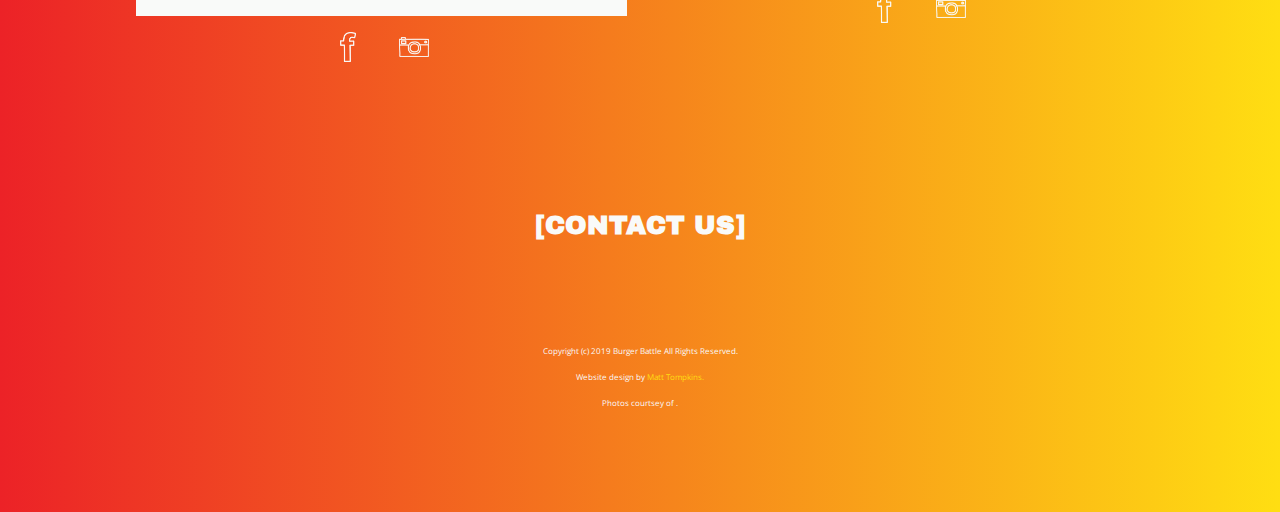
==== commit a4e9cb7d: "updates" ====
--- a/index.html
+++ b/index.html
@@ -45,9 +45,9 @@
        <div class="eventCont pad2 fontHead fontWhite fontUpper bold pRel dInBlock alignLeft">
          <div class="imgEvent imgDet pAbs top left transition3 op0 nrc cover"></div>
          <h2 class="pRel z1">Detroit</h2>
-         <h3 class="pRel z1">Sun, June 24th</h3>
+         <h3 class="pRel z1">Sun, June 23rd</h3>
          <h3 class="pRel z1">Shed 5, Eastern Market</h3>
-         <h3 class="pRel z1">1p-4p</h3>
+         <h3 class="pRel z1">12p-4p</h3>
          <p class="pRel z1">More Info</p>
          <a href="./detroit.html" class="eventOpt pAbs top left fullWidth"></a>
        </div>
@@ -72,7 +72,7 @@
       <a href="./contact.html" class="contactBtn font3 fontHead fontUpper fontWhite bold">[Contact Us]</a>
     </div>
     <footer class="pad2 alignCenter">
-      <p class="fontBody font6 fontWhite">Copyright (c) 2018 Burger Battle All Rights Reserved.</p>
+      <p class="fontBody font6 fontWhite">Copyright (c) 2019 Burger Battle All Rights Reserved.</p>
       <p class="fontBody font6 fontWhite">Website design by <a class="fontSec" href="http://mtdesign.io">Matt Tompkins.</a></p>
       <p class="fontBody font6 fontWhite">Photos courtsey of .</p>
     </footer>
--- a/css/style.css
+++ b/css/style.css
@@ -1 +1 @@
-html,body,div,span,applet,object,iframe,h1,h2,h3,h4,h5,h6,p,blockquote,pre,a,abbr,acronym,address,big,cite,code,del,dfn,em,img,ins,kbd,q,s,samp,small,strike,strong,sub,sup,tt,var,b,u,i,center,dl,dt,dd,ol,ul,li,fieldset,form,label,legend,table,caption,tbody,tfoot,thead,tr,th,td,article,aside,canvas,details,embed,figure,figcaption,footer,header,hgroup,menu,nav,output,ruby,section,summary,time,mark,audio,video{margin:0;padding:0;border:0;font-size:100%;font:inherit;vertical-align:baseline}article,aside,details,figcaption,figure,footer,header,hgroup,menu,nav,section{display:block}body{line-height:1}ol,ul{list-style:none}blockquote,q{quotes:none}blockquote:before,blockquote:after,q:before,q:after{content:'';content:none}table{border-collapse:collapse;border-spacing:0}*{box-sizing:border-box}.container{margin:0 auto;max-width:576px}@media only screen and (max-width: 992px){.container{max-width:768px}}@media only screen and (max-width: 1200px){.container{max-width:992px}}@media only screen and (min-width: 1400px){.container{max-width:1200px}}.containerFluid{margin:0 auto;max-width:100%;width:100%}.clearfix::before{content:"";display:table;line-height:0;clear:both}.clearfix::after{content:"";display:table;line-height:0;clear:both}.floatLeft{float:left}.floatRight{float:right}.clearLeft{clear:left}.clearRight{clear:right}.clearBoth{clear:both}.dBlock{display:block}.dFlex{display:flex}.dGrid{display:grid}.dInBlock{display:inline-block}.dNone{display:none}.flexCenter{align-items:center;justify-content:center}.pAbs{position:absolute}.pFix{position:fixed}.pRel{position:relative}.bottom{bottom:0}.left{left:0}.right{right:0}.top{top:0}.z1{z-index:0}.z2{z-index:10}.z3{z-index:20}.z4{z-index:30}.z5{z-index:40}.z6{z-index:60}.z7{z-index:70}.rotate{transform:rotate(90deg)}.rotateCC{transform:rotate(-90deg)}.rotate45{transform:rotate(45deg)}.fullHeight{height:100vh}.fullWidth{width:100%}.inLink{height:100%;width:100%}.soLink{height:200%;left:50%;margin-left:calc(-200%/2);margin-top:calc(-200%/2);top:50%;width:200%}.marg1{margin:1em}.marg2{margin:2em}.marg3{margin:3em}.marg4{margin:4em}.auto{margin:0 auto}.pad1{padding:1em}.pad2{padding:2em}.pad3{padding:3em}.pad4{padding:4em}.overHide{overflow:hidden}.overScroll{overflow:scroll}.button{border:5px solid #F9FAF9;margin:1em;padding:1em;text-transform:uppercase}.button:hover{background:#F9FAF9;color:#333331}@media only screen and (max-width: 768px){.button:hover{background:transparent;color:#F9FAF9}}.buttonBlack{border:5px solid #333331;margin:1em;padding:1em;text-transform:uppercase}.contain{background-size:contain}.cover{background-size:cover}.nrc{background-position:center;background-repeat:no-repeat}.icon{height:30px;width:30px}.iconSB{margin:4em 1.5em}.fb{background-image:url("../img/fb.png")}.tw{background-image:url("../img/tw.png")}.ig{background-image:url("../img/ig.png")}body{font-size:1em;height:100%;line-height:1.618em;overflow-x:hidden;width:100%}a{color:inherit;text-decoration:none}h1{font-size:4.326em;line-height:1em}h2{font-size:2.618em;line-height:1em}h3{font-size:1.618em;line-height:1em}.font1{font-size:4.236em}.font2{font-size:2.618em}.font3{font-size:1.618em}.font4{font-size:1em}.font5{font-size:.75em}.font6{font-size:.5em}.fontHead{font-family:"Archivo Black",Futura,sans-serif}.fontBody{font-family:"Open Sans",Verdana,sans-serif}.fontWhite{color:#F9FAF9}.fontBlack{color:#333331}.fontPri{color:#ec2227}.fontSec{color:#ffde12}.fontTer{color:#FFAB00}.fontUpper{text-transform:uppercase}.fontLower{text-transform:lowercase}.bold{font-weight:bolder}.light{font-weight:lighter}.alignRight{text-align:right}.alignLeft{text-align:left}.alignCenter{text-align:center}.textBreak{margin-bottom:1.618em}.bgWhite{background-color:#F9FAF9}.bgBlack{background-color:#333331}.bgPri{background-color:#ec2227}.bgSec{background-color:#ffde12}.bgTer{background-color:#FFAB00}.op9{opacity:.9}.op8{opacity:.8}.op7{opacity:.7}.op6{opacity:.6}.op5{opacity:.5}.op4{opacity:.4}.op3{opacity:.3}.op2{opacity:.2}.op1{opacity:.1}.op0{opacity:0}.transition3{transition:.3s}.transition6{transition:.6s}.transition9{transition:.9s}html{font-size:1em}@media only screen and (max-width: 768px){html{font-size:.8em}}.topNav{background-color:transparent;position:fixed;width:100%}.topNav a:hover{color:#FFAB00}.logo{background-image:url("../img/logo.png");height:20vw;min-height:200px;min-width:200px;width:20vw}@media only screen and (max-width: 768px){.mNav{display:block}}@media only screen and (max-height: 576px) and (orientation: landscape){.mNav{display:block}}.mLogo{height:100px;min-height:100px;min-width:100px;width:100px}#mMenu{flex-direction:column;height:100%;left:100%;width:100%}.mOption{font-size:1.618em;line-height:1.618em;margin-right:0}.mOption:hover{color:#FFAB00}.mSoc{min-width:200px}.mSoc li{transform:rotate(0)}#menuClose{cursor:pointer}#hamburger{cursor:pointer;height:30px;width:30px}#hamburger::before{background-color:#F9FAF9;content:"";display:block;height:2px;position:absolute;transition:.3s ease-in-out;width:30px;transform:scaleX(1.15);transform-origin:right;top:10px}#hamburger::after{background-color:#F9FAF9;content:"";display:block;height:2px;position:absolute;transition:.3s ease-in-out;width:30px;bottom:10px}#hamburger:hover::before{transform:scaleX(1)}#hamburger:hover::after{bottom:5px}@media only screen and (max-width: 768px){#hamburger{display:inline-block}}.hamBlack::before,.hamBlack::after{background-color:#333331 !important}.navOption{margin-right:60px}.tix{transform:translateY(-10px)}.socNav{align-items:center;justify-content:space-around}.hero{background-attachment:fixed;background-image:url("../img/hero3.jpg");background-position:bottom center;flex-direction:column;min-height:100vh}@media only screen and (max-width: 768px){.hero{background-attachment:scroll}}@media only screen and (max-height: 576px) and (orientation: landscape){.hero{background-attachment:scroll}}#info{background-image:linear-gradient(to right, #ec2227 0%, #ffde12 100%)}@media only screen and (max-width: 768px){#info h1{font-size:2.618em}}@media only screen and (max-width: 768px){.eventWrapper{padding:0}}.eventCont{border:1em solid #F9FAF9}.eventCont:hover{border:1em solid #333331}.eventCont:hover h1,.eventCont:hover h2,.eventCont:hover h3,.eventCont:hover p{color:#333331}.eventCont:hover .imgEvent{opacity:1}@media only screen and (max-width: 768px){.eventCont{border:1em solid #333331;margin:1em 0}.eventCont:last-child{margin-bottom:0}.eventCont h1,.eventCont h2,.eventCont h3,.eventCont p{color:#333331}.eventCont .imgEvent{opacity:1}}.imgEvent{height:100%;width:100%}.imgDet{background-image:url("../img/overheadNew.jpg");background-position:left center;background-size:200%}.imgGR{background-image:url("../img/overheadNew.jpg");background-position:right center;background-size:200%}.eventOpt{height:100%;width:100%;z-index:1}.contactBtn:hover{color:#FFAB00}.contTxt{max-width:500px;padding-top:100px}@media only screen and (min-width: 1400px){.contTxt{margin:auto}}.headline::after{background:url("../img/burger.png") no-repeat center;background-size:contain;content:"";display:block;height:80px;margin:auto;margin-top:40px;position:relative;width:80px}.imgDiv{background-attachment:fixed;height:400px;width:100vw}@media only screen and (max-width: 768px){.imgDiv{background-attachment:scroll}}#dSpon{padding-top:100px}.sponsorDiv{max-width:66vw}@media only screen and (max-width: 768px){.sponsorDiv{max-width:100%}}@media only screen and (min-width: 1400px){.sponsorDiv{margin:auto}}.sponsor{height:10vw;max-height:200px;max-width:200px;width:10vw}@media only screen and (max-width: 768px){.sponsor{height:15vw;width:15vw}}#fairway{background-image:url("../img/fairway.png")}#faygo{background-image:url("../img/faygo.png")}#nee{background-image:url("../img/nee.png")}#frita{background-image:url("../img/frita.png")}#hipoint{background-image:url("../img/hipoint.png")}#atwater{background-image:url("../img/atwater.jpg")}#exodos{background-image:url("../img/exodos.jpg")}#brome{background-image:url("../img/brome.jpg")}#oak{background-image:url("../img/oak.png")}#ink{background-image:url("../img/ink.png")}#fire{background-image:url("../img/fire.jpg")}#social{background-image:url("../img/social.jpg")}#lovers{background-image:url("../img/lovers.jpg")}#second{background-image:url("../img/second.png")}#players{background-image:url("../img/players.jpg")}#legends{background-image:url("../img/legends.png")}#crow{background-image:url("../img/crow.png")}#town{background-image:url("../img/town.png")}#axle{background-image:url("../img/axle.png")}#river{background-image:url("../img/river.png")}#first{background-image:url("../img/first.png")}#aqua{background-image:url("../img/aqua.png")}#lis{background-image:url("../img/lis.jpg")}#dmfg{background-image:url("../img/dmfg.png")}#beyond{background-image:url("../img/beyond.png")}#water{background-image:url("../img/water.png")}#delBen{background-image:url("../img/delBen.png")}#mikes{background-image:url("../img/mikes.jpg")}#barefoot{background-image:url("../img/barefoot.png")}#budweiser{background-image:url("../img/budweiser.png")}#girls{background-image:url("../img/girls.jpg")}#dcc{background-image:url("../img/dcc.png")}#pruitts{background-image:url("../img/pruitts.png")}#american{background-image:url("../img/greektown.png")}@media only screen and (max-width: 768px){#volunteer{padding:0}}.gallery{max-width:78vw}@media only screen and (max-width: 768px){.gallery{max-width:100%;text-align:center}}@media only screen and (min-width: 1400px){.gallery{margin:auto;text-align:center}}.photo{box-shadow:0 0 4px rgba(10,10,10,0.4);height:calc(26vw - 6em);max-height:240px;max-width:240px;min-height:120px;min-width:120px;width:calc(26vw - 6em)}@media only screen and (max-width: 768px){.photo{height:20vw;width:20vw}}#p1{background-image:url("../img/p1.jpg")}#p2{background-image:url("../img/p2.jpg")}#p3{background-image:url("../img/p3.jpg")}#p4{background-image:url("../img/p4.jpg")}#p5{background-image:url("../img/p5.jpg")}#p6{background-image:url("../img/p6.jpg")}#p7{background-image:url("../img/p7.jpg")}#p8{background-image:url("../img/p8.jpg")}#p9{background-image:url("../img/p9.jpg")}#p10{background-image:url("../img/p10.jpg")}#p11{background-image:url("../img/p11.jpg")}#p12{background-image:url("../img/p12.jpg")}.eventHero{background-image:url("../img/eventHero.jpg");background-position:right center;min-height:100vh;transform:scaleX(-1)}@media only screen and (max-width: 768px){.eventHero{background-position:left center}}.eventHeroGR{background-image:url("../img/eventHeroGR.png");background-position:right center;min-height:100vh}@media only screen and (max-width: 768px){.eventHeroGR{background-position:left center}}#heroFade{background-image:linear-gradient(to right, rgba(10,10,10,0.8) 0%, transparent 40%);height:100%}@media only screen and (max-width: 768px){#heroFade{background-image:linear-gradient(to right, rgba(10,10,10,0.8) 0%, transparent 90%)}}#evTitle{background-color:rgba(10,10,10,0)}@media only screen and (max-width: 768px){#evTitle{display:none}}.evInfo{min-height:100vh}@media only screen and (min-width: 1400px){.evInfo{text-align:center}}.sideNav{flex-direction:column}@media only screen and (max-width: 768px){.sideNav{position:absolute;width:100%}}.evOpt{margin-bottom:1.618em}.evOpt:hover a{color:#FFAB00}.evOpt:last-child{margin-bottom:0}@media only screen and (max-width: 768px){.evOpt{margin-bottom:1em;text-align:center}.evOpt:first-child{background-color:rgba(10,10,10,0.8);display:block}}@media only screen and (max-width: 768px){.evLocat{padding:0}}#map{height:400px;max-width:100%;width:400px}.buy:hover{color:#F9FAF9}.tix{background-image:url("../img/tix.png");height:40px;width:40px}.bgLogo{background-image:url("../img/logo.png");height:100vh;width:100vw}@media only screen and (max-width: 768px){.bgLogo{display:none}}.contactWrapper{background-image:linear-gradient(to right, #ec2227 0%, #ffde12 100%)}@media only screen and (max-width: 768px){.contactWrapper .sideNav{display:none}}.contact{min-height:100vh}.formDiv{background-color:transparent;min-width:500px;max-width:500px}@media only screen and (max-width: 768px){.formDiv{min-width:100%;width:100%}.formDiv h2{color:#F9FAF9;font-size:2em}}label{padding-left:8px}@media only screen and (max-width: 768px){label{font-size:.8em}}.volInput{background-color:rgba(253,253,253,0.4);border:none;color:#F9FAF9;display:block;font-family:"Open Sans",Verdana,sans-serif;line-height:2.618em;padding-left:8px;outline:none;width:100%}.volInput:focus{color:#F9FAF9}.volArea{overflow:scroll;resize:none}input[type="radio"]{border:4px solid #F9FAF9;height:20px;margin:0;position:relative;top:4px;-webkit-appearance:none;width:20px}input[type="radio"]:checked{background-color:#F9FAF9}input[type="radio"]:focus{box-shadow:none;outline:none}@media only screen and (max-width: 768px){input[type="radio"]{top:6px}}input[type="submit"]{appearance:none;background-color:transparent;border:5px solid #F9FAF9;cursor:pointer;font-size:1em;margin-left:0;-moz-appearance:none;outline:none;-webkit-appearance:none}input[type="submit"]:hover{color:#ec2227}@media only screen and (max-width: 768px){input[type="submit"]:hover{color:#F9FAF9}}
+html,body,div,span,applet,object,iframe,h1,h2,h3,h4,h5,h6,p,blockquote,pre,a,abbr,acronym,address,big,cite,code,del,dfn,em,img,ins,kbd,q,s,samp,small,strike,strong,sub,sup,tt,var,b,u,i,center,dl,dt,dd,ol,ul,li,fieldset,form,label,legend,table,caption,tbody,tfoot,thead,tr,th,td,article,aside,canvas,details,embed,figure,figcaption,footer,header,hgroup,menu,nav,output,ruby,section,summary,time,mark,audio,video{margin:0;padding:0;border:0;font-size:100%;font:inherit;vertical-align:baseline}article,aside,details,figcaption,figure,footer,header,hgroup,menu,nav,section{display:block}body{line-height:1}ol,ul{list-style:none}blockquote,q{quotes:none}blockquote:before,blockquote:after,q:before,q:after{content:'';content:none}table{border-collapse:collapse;border-spacing:0}*{box-sizing:border-box}.container{margin:0 auto;max-width:576px}@media only screen and (max-width: 992px){.container{max-width:768px}}@media only screen and (max-width: 1200px){.container{max-width:992px}}@media only screen and (min-width: 1400px){.container{max-width:1200px}}.containerFluid{margin:0 auto;max-width:100%;width:100%}.clearfix::before{content:"";display:table;line-height:0;clear:both}.clearfix::after{content:"";display:table;line-height:0;clear:both}.floatLeft{float:left}.floatRight{float:right}.clearLeft{clear:left}.clearRight{clear:right}.clearBoth{clear:both}.dBlock{display:block}.dFlex{display:flex}.dGrid{display:grid}.dInBlock{display:inline-block}.dNone{display:none}.flexCenter{align-items:center;justify-content:center}.pAbs{position:absolute}.pFix{position:fixed}.pRel{position:relative}.bottom{bottom:0}.left{left:0}.right{right:0}.top{top:0}.z1{z-index:0}.z2{z-index:10}.z3{z-index:20}.z4{z-index:30}.z5{z-index:40}.z6{z-index:60}.z7{z-index:70}.rotate{transform:rotate(90deg)}.rotateCC{transform:rotate(-90deg)}.rotate45{transform:rotate(45deg)}.fullHeight{height:100vh}.fullWidth{width:100%}.inLink{height:100%;width:100%}.soLink{height:200%;left:50%;margin-left:calc(-200%/2);margin-top:calc(-200%/2);top:50%;width:200%}.marg1{margin:1em}.marg2{margin:2em}.marg3{margin:3em}.marg4{margin:4em}.auto{margin:0 auto}.pad1{padding:1em}.pad2{padding:2em}.pad3{padding:3em}.pad4{padding:4em}.overHide{overflow:hidden}.overScroll{overflow:scroll}.button{border:5px solid #F9FAF9;margin:1em;padding:1em;text-transform:uppercase}.button:hover{background:#F9FAF9;color:#333331}@media only screen and (max-width: 768px){.button:hover{background:transparent;color:#F9FAF9}}.buttonBlack{border:5px solid #333331;margin:1em;padding:1em;text-transform:uppercase}.contain{background-size:contain}.cover{background-size:cover}.nrc{background-position:center;background-repeat:no-repeat}.icon{height:30px;width:30px}.iconSB{margin:4em 1.5em}.fb{background-image:url("../img/fb.png")}.tw{background-image:url("../img/tw.png")}.ig{background-image:url("../img/ig.png")}body{font-size:1em;height:100%;line-height:1.618em;overflow-x:hidden;width:100%}a{color:inherit;text-decoration:none}h1{font-size:4.326em;line-height:1em}h2{font-size:2.618em;line-height:1em}h3{font-size:1.618em;line-height:1em}.font1{font-size:4.236em}.font2{font-size:2.618em}.font3{font-size:1.618em}.font4{font-size:1em}.font5{font-size:.75em}.font6{font-size:.5em}.fontHead{font-family:"Archivo Black",Futura,sans-serif}.fontBody{font-family:"Open Sans",Verdana,sans-serif}.fontWhite{color:#F9FAF9}.fontBlack{color:#333331}.fontPri{color:#ec2227}.fontSec{color:#ffde12}.fontTer{color:#FFAB00}.fontUpper{text-transform:uppercase}.fontLower{text-transform:lowercase}.bold{font-weight:bolder}.light{font-weight:lighter}.alignRight{text-align:right}.alignLeft{text-align:left}.alignCenter{text-align:center}.textBreak{margin-bottom:1.618em}.bgWhite{background-color:#F9FAF9}.bgBlack{background-color:#333331}.bgPri{background-color:#ec2227}.bgSec{background-color:#ffde12}.bgTer{background-color:#FFAB00}.op9{opacity:.9}.op8{opacity:.8}.op7{opacity:.7}.op6{opacity:.6}.op5{opacity:.5}.op4{opacity:.4}.op3{opacity:.3}.op2{opacity:.2}.op1{opacity:.1}.op0{opacity:0}.transition3{transition:.3s}.transition6{transition:.6s}.transition9{transition:.9s}html{font-size:1em}@media only screen and (max-width: 768px){html{font-size:.8em}}.topNav{background-color:transparent;position:fixed;width:100%}.topNav a:hover{color:#FFAB00}.logo{background-image:url("../img/logo.png");height:20vw;min-height:200px;min-width:200px;width:20vw}@media only screen and (max-width: 768px){.mNav{display:block}}@media only screen and (max-height: 576px) and (orientation: landscape){.mNav{display:block}}.mLogo{height:100px;min-height:100px;min-width:100px;width:100px}#mMenu{flex-direction:column;height:100%;left:100%;width:100%}.mOption{font-size:1.618em;line-height:1.618em;margin-right:0}.mOption:hover{color:#FFAB00}.mSoc{min-width:200px}.mSoc li{transform:rotate(0)}#menuClose{cursor:pointer}#hamburger{cursor:pointer;height:30px;width:30px}#hamburger::before{background-color:#F9FAF9;content:"";display:block;height:2px;position:absolute;transition:.3s ease-in-out;width:30px;transform:scaleX(1.15);transform-origin:right;top:10px}#hamburger::after{background-color:#F9FAF9;content:"";display:block;height:2px;position:absolute;transition:.3s ease-in-out;width:30px;bottom:10px}#hamburger:hover::before{transform:scaleX(1)}#hamburger:hover::after{bottom:5px}@media only screen and (max-width: 768px){#hamburger{display:inline-block}}.hamBlack::before,.hamBlack::after{background-color:#333331 !important}.navOption{margin-right:60px}.tix{transform:translateY(-10px)}.socNav{align-items:center;justify-content:space-around}.hero{background-attachment:fixed;background-image:url("../img/hero3.jpg");background-position:bottom center;flex-direction:column;min-height:100vh}@media only screen and (max-width: 768px){.hero{background-attachment:scroll}}@media only screen and (max-height: 576px) and (orientation: landscape){.hero{background-attachment:scroll}}#info{background-image:linear-gradient(to right, #ec2227 0%, #ffde12 100%)}@media only screen and (max-width: 768px){#info h1{font-size:2.618em}}@media only screen and (max-width: 768px){.eventWrapper{padding:0}}@media only screen and (max-width: 768px){.eventWrapper{display:block}}.eventCont{border:1em solid #F9FAF9}.eventCont:hover{border:1em solid #333331}.eventCont:hover h1,.eventCont:hover h2,.eventCont:hover h3,.eventCont:hover p{color:#333331}.eventCont:hover .imgEvent{opacity:1}@media only screen and (max-width: 768px){.eventCont{border:1em solid #333331;margin:1em 0}.eventCont:last-child{margin-bottom:0}.eventCont h1,.eventCont h2,.eventCont h3,.eventCont p{color:#333331}.eventCont .imgEvent{opacity:1}}.imgEvent{height:100%;width:100%}.imgDet{background-image:url("../img/overheadNew.jpg");background-position:left center;background-size:200%}@media only screen and (max-width: 768px){.imgDet{background-size:400%}}.imgGR{background-image:url("../img/overheadNew.jpg");background-position:right center;background-size:200%}@media only screen and (max-width: 768px){.imgGR{background-size:400%}}.eventOpt{height:100%;width:100%;z-index:1}.contactBtn:hover{color:#FFAB00}.contTxt{max-width:500px;padding-top:100px}@media only screen and (min-width: 1400px){.contTxt{margin:auto}}.headline::after{background:url("../img/burger.png") no-repeat center;background-size:contain;content:"";display:block;height:80px;margin:auto;margin-top:40px;position:relative;width:80px}.imgDiv{background-attachment:fixed;height:400px;width:100vw}@media only screen and (max-width: 768px){.imgDiv{background-attachment:scroll}}#dSpon{padding-top:100px}.sponsorDiv{max-width:66vw}@media only screen and (max-width: 768px){.sponsorDiv{max-width:100%}}@media only screen and (min-width: 1400px){.sponsorDiv{margin:auto}}.sponsor{height:10vw;max-height:200px;max-width:200px;width:10vw}@media only screen and (max-width: 768px){.sponsor{height:15vw;width:15vw}}#fairway{background-image:url("../img/fairway.png")}#faygo{background-image:url("../img/faygo.png")}#nee{background-image:url("../img/nee.png")}#frita{background-image:url("../img/frita.png")}#hipoint{background-image:url("../img/hipoint.png")}#atwater{background-image:url("../img/atwater.jpg")}#exodos{background-image:url("../img/exodos.jpg")}#brome{background-image:url("../img/brome.jpg")}#oak{background-image:url("../img/oak.png")}#ink{background-image:url("../img/ink.png")}#fire{background-image:url("../img/fire.jpg")}#social{background-image:url("../img/social.jpg")}#lovers{background-image:url("../img/lovers.jpg")}#second{background-image:url("../img/second.png")}#players{background-image:url("../img/players.jpg")}#legends{background-image:url("../img/legends.png")}#crow{background-image:url("../img/crow.png")}#town{background-image:url("../img/town.png")}#axle{background-image:url("../img/axle.png")}#river{background-image:url("../img/river.png")}#first{background-image:url("../img/first.png")}#aqua{background-image:url("../img/aqua.png")}#lis{background-image:url("../img/lis.jpg")}#dmfg{background-image:url("../img/dmfg.png")}#beyond{background-image:url("../img/beyond.png")}#water{background-image:url("../img/water.png")}#delBen{background-image:url("../img/delBen.png")}#mikes{background-image:url("../img/mikes.jpg")}#barefoot{background-image:url("../img/barefoot.png")}#budweiser{background-image:url("../img/budweiser.png")}#girls{background-image:url("../img/girls.jpg")}#dcc{background-image:url("../img/dcc.png")}#pruitts{background-image:url("../img/pruitts.png")}#american{background-image:url("../img/greektown.png")}#hornitos{background-image:url("../img/hornitos.png")}#makers{background-image:url("../img/makers.png")}#steam{background-image:url("../img/steam.jpg")}#robusto{background-image:url("../img/robusto.png")}#hendricks{background-image:url("../img/hendricks.jpg")}#flordecana{background-image:url("../img/flordecana.jpg")}#monkeyshoulder{background-image:url("../img/monkeyshoulder.jpg")}#taystees{background-image:url("../img/taystees.png")}#henryford{background-image:url("../img/henryford.png")}@media only screen and (max-width: 768px){#volunteer{padding:0}}.gallery{max-width:78vw}@media only screen and (max-width: 768px){.gallery{max-width:100%;text-align:center}}@media only screen and (min-width: 1400px){.gallery{margin:auto;text-align:center}}.photo{box-shadow:0 0 4px rgba(10,10,10,0.4);height:calc(26vw - 6em);max-height:240px;max-width:240px;min-height:120px;min-width:120px;width:calc(26vw - 6em)}@media only screen and (max-width: 768px){.photo{height:20vw;width:20vw}}#p1{background-image:url("../img/p1.jpg")}#p2{background-image:url("../img/p2.jpg")}#p3{background-image:url("../img/p3.jpg")}#p4{background-image:url("../img/p4.jpg")}#p5{background-image:url("../img/p5.jpg")}#p6{background-image:url("../img/p6.jpg")}#p7{background-image:url("../img/p7.jpg")}#p8{background-image:url("../img/p8.jpg")}#p9{background-image:url("../img/p9.jpg")}#p10{background-image:url("../img/p10.jpg")}#p11{background-image:url("../img/p11.jpg")}#p12{background-image:url("../img/p12.jpg")}.eventHero{background-image:url("../img/eventHero.jpg");background-position:right center;min-height:100vh;transform:scaleX(-1)}@media only screen and (max-width: 768px){.eventHero{background-position:left center}}.eventHeroGR{background-image:url("../img/eventHeroGR.png");background-position:right center;min-height:100vh}@media only screen and (max-width: 768px){.eventHeroGR{background-position:left center}}#heroFade{background-image:linear-gradient(to right, rgba(10,10,10,0.8) 0%, transparent 40%);height:100%}@media only screen and (max-width: 768px){#heroFade{background-image:linear-gradient(to right, rgba(10,10,10,0.8) 0%, transparent 90%)}}#evTitle{background-color:rgba(10,10,10,0)}@media only screen and (max-width: 768px){#evTitle{display:none}}.evInfo{min-height:100vh}@media only screen and (min-width: 1400px){.evInfo{text-align:center}}.sideNav{flex-direction:column}@media only screen and (max-width: 768px){.sideNav{position:absolute;width:100%}}.evOpt{margin-bottom:1.618em}.evOpt:hover a{color:#FFAB00}.evOpt:last-child{margin-bottom:0}@media only screen and (max-width: 768px){.evOpt{margin-bottom:1em;text-align:center}.evOpt:first-child{background-color:rgba(10,10,10,0.8);display:block}}@media only screen and (max-width: 768px){.evLocat{padding:0}}#map{height:400px;max-width:100%;width:400px}.buy:hover{color:#F9FAF9}.tix{background-image:url("../img/tix.png");height:40px;width:40px}.bgLogo{background-image:url("../img/logo.png");height:100vh;width:100vw}@media only screen and (max-width: 768px){.bgLogo{display:none}}.contactWrapper{background-image:linear-gradient(to right, #ec2227 0%, #ffde12 100%)}@media only screen and (max-width: 768px){.contactWrapper .sideNav{display:none}}.contact{min-height:100vh}.formDiv{background-color:transparent;min-width:500px;max-width:500px}@media only screen and (max-width: 768px){.formDiv{min-width:100%;width:100%}.formDiv h2{color:#F9FAF9;font-size:2em}}label{padding-left:8px}@media only screen and (max-width: 768px){label{font-size:.8em}}.volInput{background-color:rgba(253,253,253,0.4);border:none;color:#F9FAF9;display:block;font-family:"Open Sans",Verdana,sans-serif;line-height:2.618em;padding-left:8px;outline:none;width:100%}.volInput:focus{color:#F9FAF9}.volArea{overflow:scroll;resize:none}input[type="radio"]{border:4px solid #F9FAF9;height:20px;margin:0;position:relative;top:4px;-webkit-appearance:none;width:20px}input[type="radio"]:checked{background-color:#F9FAF9}input[type="radio"]:focus{box-shadow:none;outline:none}@media only screen and (max-width: 768px){input[type="radio"]{top:6px}}input[type="submit"]{appearance:none;background-color:transparent;border:5px solid #F9FAF9;cursor:pointer;font-size:1em;margin-left:0;-moz-appearance:none;outline:none;-webkit-appearance:none}input[type="submit"]:hover{color:#ec2227}@media only screen and (max-width: 768px){input[type="submit"]:hover{color:#F9FAF9}}
